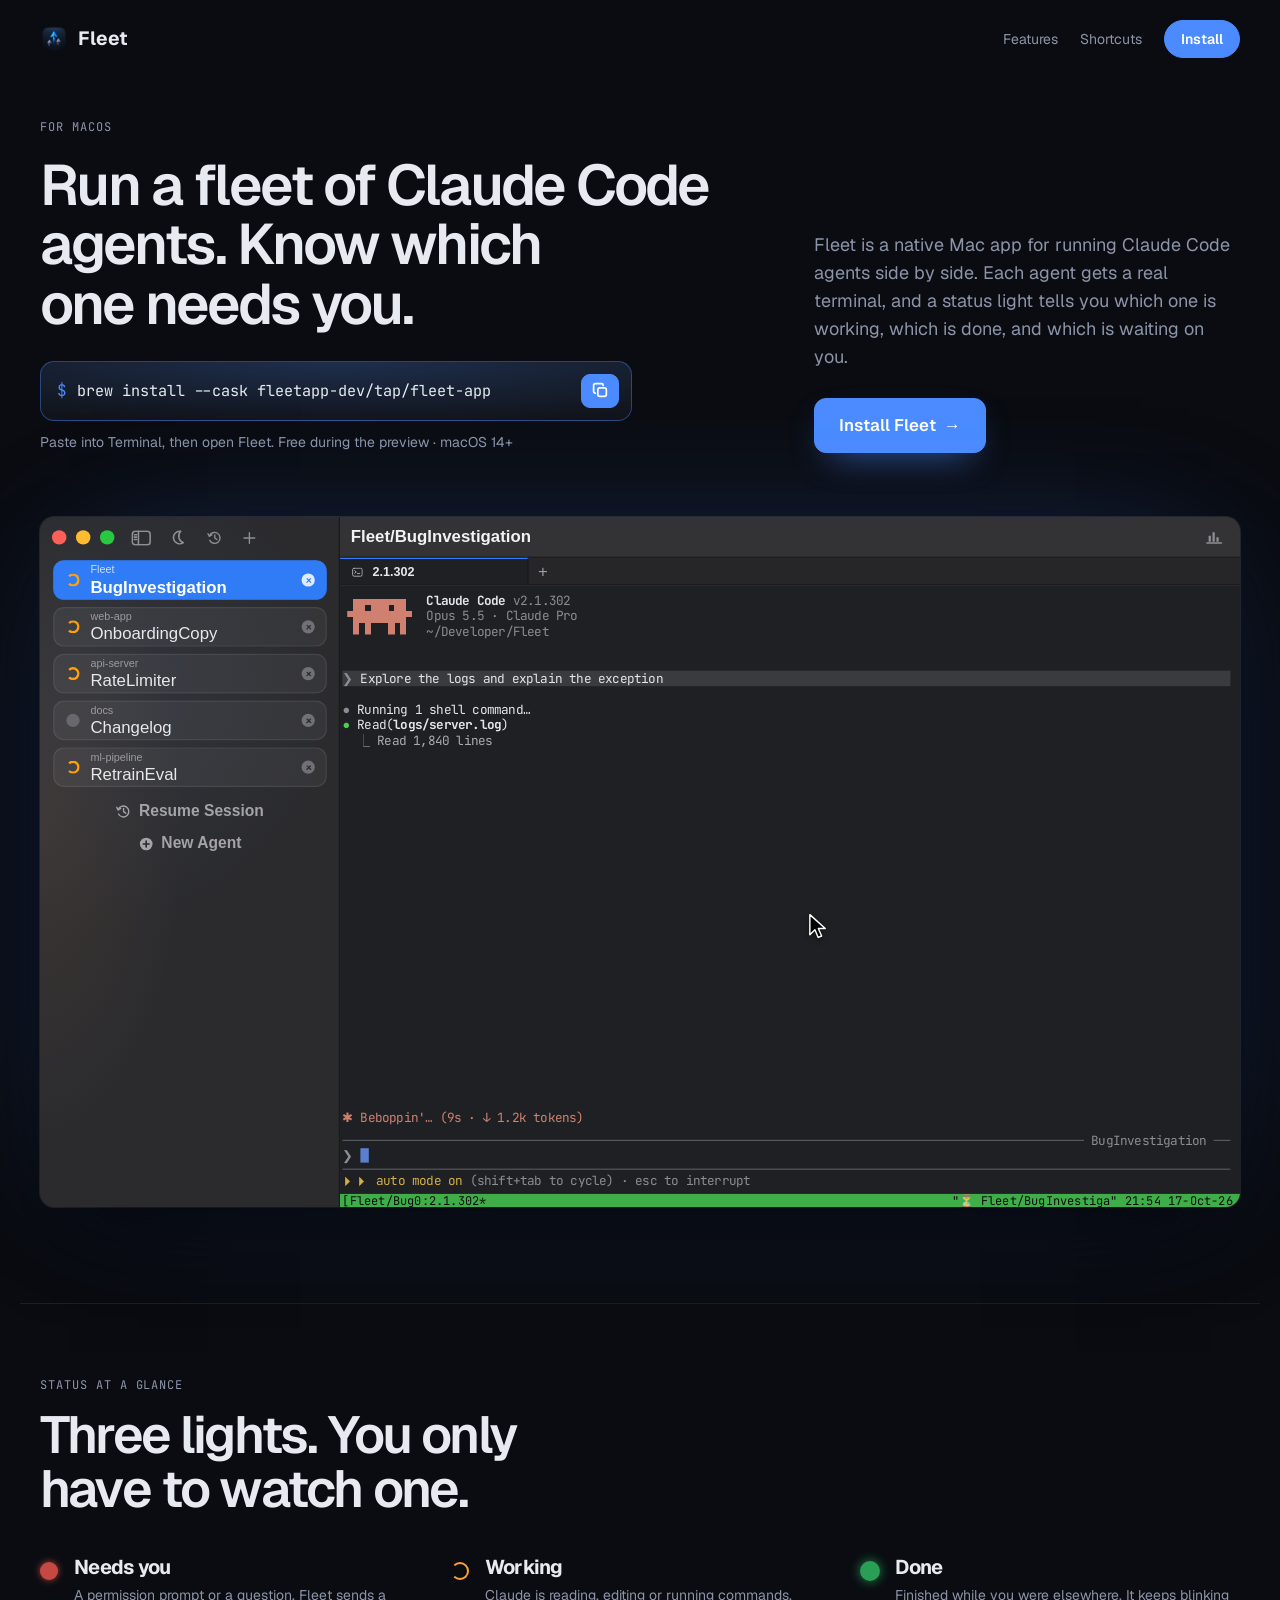
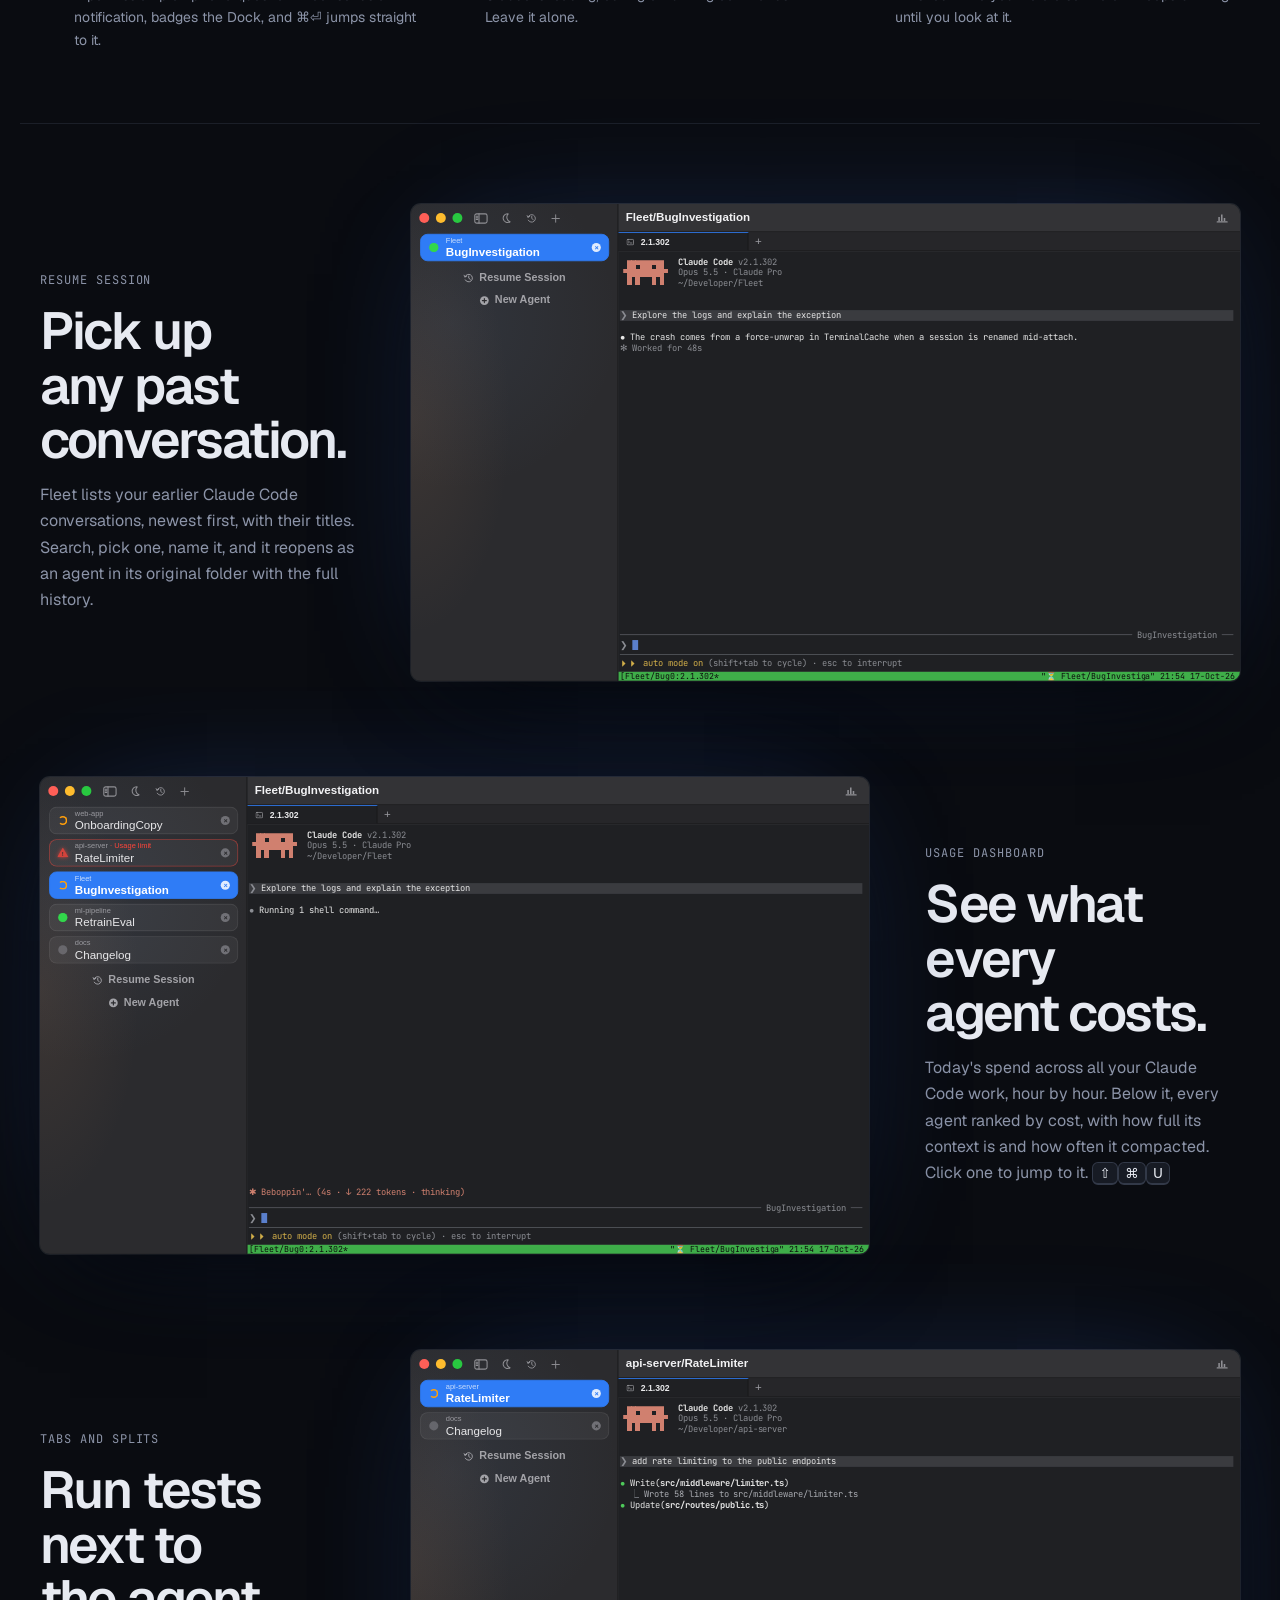
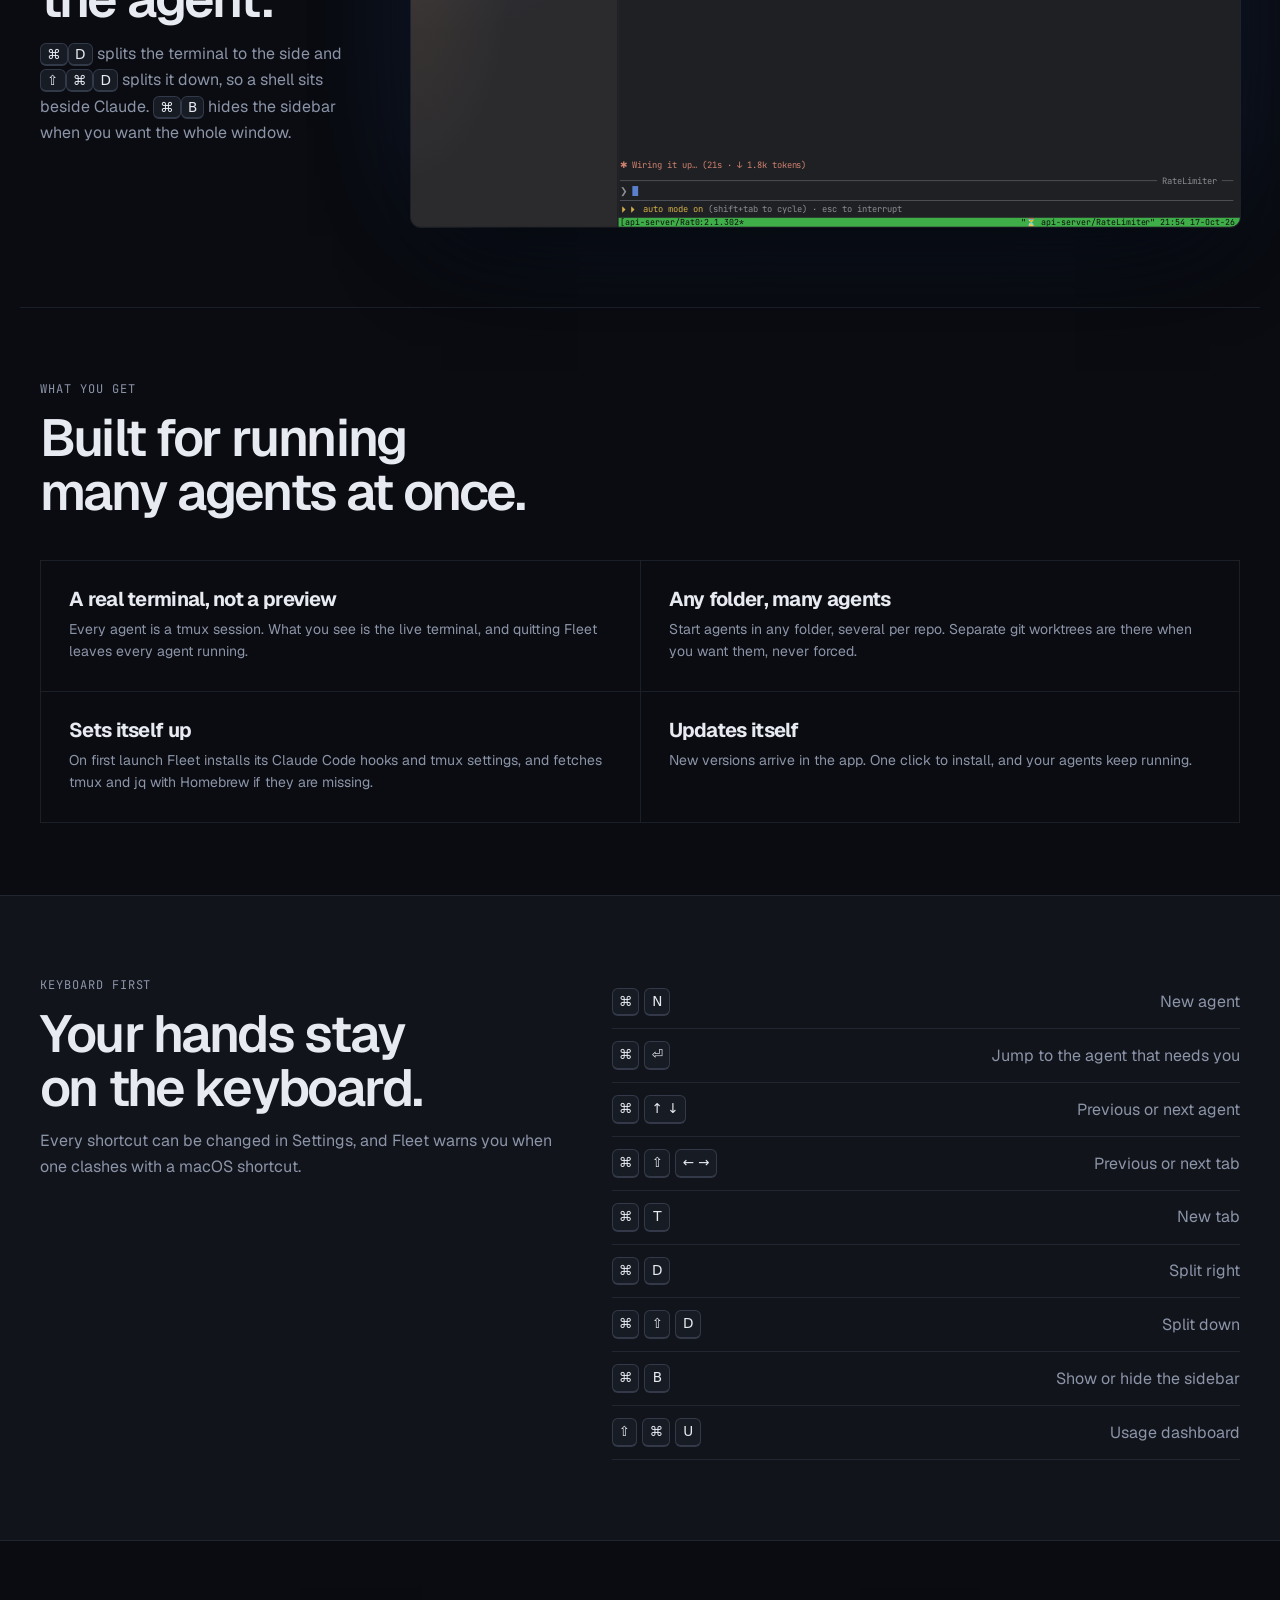
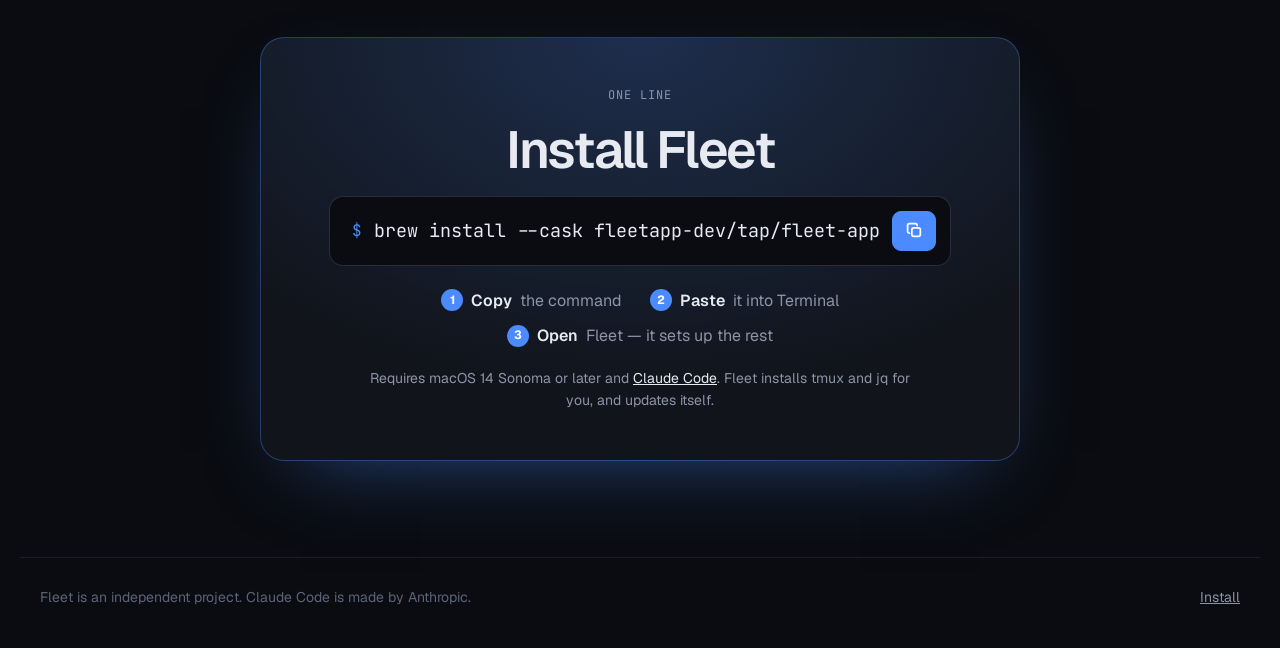
==== index.html @ ac488052 "Publish fleetapp.dev DavidKras95/fleet@165ea6f760dd9d2bc87e1ce20fbf738708077c8d" ====
<!DOCTYPE html><html lang="en"><head><meta charset="utf-8"><meta name="viewport" content="width=device-width, initial-scale=1, viewport-fit=cover"><title>Fleet: run Claude Code agents side by side on your Mac</title><meta name="description" content="A native macOS app for running many Claude Code agents in parallel. Real terminals, live status lights, and one shortcut to whichever agent needs you."><meta name="theme-color" content="#0a0c11"><link rel="icon" type="image/png" href="/icon-64.png"><link rel="apple-touch-icon" href="/icon-180.png"><meta property="og:type" content="website"><meta property="og:title" content="Fleet: run Claude Code agents side by side on your Mac"><meta property="og:description" content="A native macOS app for running many Claude Code agents in parallel. Real terminals, live status lights, and one shortcut to whichever agent needs you."><meta property="og:image" content="https://fleetapp.dev/icon-256.png"><meta name="twitter:card" content="summary"><link rel="stylesheet" href="/_astro/index.BAzozhkR.css"></head><body><header class="nav wrap" data-astro-cid-lcdefpme><a class="brand" href="/" data-astro-cid-lcdefpme><img src="/icon-64.png" alt="" width="28" height="28" data-astro-cid-lcdefpme>Fleet</a><nav aria-label="Main" data-astro-cid-lcdefpme><a href="#features" data-astro-cid-lcdefpme>Features</a><a href="#shortcuts" data-astro-cid-lcdefpme>Shortcuts</a><a class="nav-cta" href="#install" data-astro-cid-lcdefpme>Install</a></nav></header><main data-astro-cid-lcdefpme><section class="hero wrap" data-astro-cid-lcdefpme><div class="hero-head" data-astro-cid-lcdefpme><p class="eyebrow" data-astro-cid-lcdefpme>For macOS</p><h1 data-astro-cid-lcdefpme>Run a fleet of Claude&nbsp;Code agents. Know which one needs&nbsp;you.</h1><div class="hero-install" data-astro-cid-lcdefpme><div class="cmd" data-astro-cid-lcdefpme><span class="prompt" aria-hidden="true" data-astro-cid-lcdefpme>$</span><code id="hero-cmd" data-astro-cid-lcdefpme>brew install --cask fleetapp-dev/tap/fleet-app</code><button type="button" class="copy" data-copy="hero-cmd" aria-label="Copy command" title="Copy" data-astro-cid-lcdefpme><svg class="i-copy" viewBox="0 0 16 16" aria-hidden="true" data-astro-cid-lcdefpme><rect x="5.5" y="5.5" width="8" height="8" rx="1.8" data-astro-cid-lcdefpme></rect><path d="M10.5 3.2V3a1.5 1.5 0 0 0-1.5-1.5H3A1.5 1.5 0 0 0 1.5 3v6A1.5 1.5 0 0 0 3 10.5h.2" data-astro-cid-lcdefpme></path></svg><svg class="i-done" viewBox="0 0 16 16" aria-hidden="true" data-astro-cid-lcdefpme><path d="M3 8.5l3.2 3L13 4.5" data-astro-cid-lcdefpme></path></svg></button></div><p class="hero-note" data-astro-cid-lcdefpme>Paste into Terminal, then open Fleet. Free during the preview · macOS 14+</p></div></div><div class="hero-copy" data-astro-cid-lcdefpme><p class="lede" data-astro-cid-lcdefpme>Fleet is a native Mac app for running Claude Code agents side by side. Each agent gets a real terminal, and a status light tells you which one is working, which is done, and which is waiting on you.</p><div class="cta-row" data-astro-cid-lcdefpme><a class="btn primary big" href="#install" data-astro-cid-lcdefpme>Install Fleet <span aria-hidden="true" data-astro-cid-lcdefpme>→</span></a></div></div><figure class="fw-frame" data-scene="hero" aria-label="Fleet window: five agents in the sidebar. One asks for permission, the user jumps to it with Command-Return and approves, another hits its usage limit, and another finishes."><div class="fw" aria-hidden="true"><span class="fw-lights"><i></i><i></i><i></i></span><aside class="fw-side"><div class="fw-toolbar"><svg viewBox="0 0 18 14"><rect x="1" y="1" width="16" height="12" rx="2.5"></rect><path d="M6.5 1v12M2.8 4h2M2.8 6.2h2M2.8 8.4h2"></path></svg><svg viewBox="0 0 16 16"><path d="M9.5 2.2A6 6 0 1 0 12 13a6.5 6.5 0 0 1-2.5-10.8z"></path></svg><svg viewBox="0 0 16 16"><path d="M2.6 6.2A5.6 5.6 0 1 1 3 10.5"></path><path d="M1.2 3.6l1.4 2.6 2.6-1.3"></path><path d="M8.2 4.8V8l2.2 1.6"></path></svg><svg viewBox="0 0 16 16"><path d="M8 2.5v11M2.5 8h11"></path></svg></div><ul class="fw-cubes"></ul><div class="fw-actions"><span class="fw-act" data-act="resume"><svg viewBox="0 0 16 16"><path d="M2.6 6.2A5.6 5.6 0 1 1 3 10.5"></path><path d="M1.2 3.6l1.4 2.6 2.6-1.3"></path><path d="M8.2 4.8V8l2.2 1.6"></path></svg>Resume Session</span><span class="fw-act" data-act="new"><svg viewBox="0 0 16 16"><circle cx="8" cy="8" r="6.5" class="fill"></circle><path d="M8 5v6M5 8h6" class="cut"></path></svg>New Agent</span></div><div class="fw-waiting" hidden><svg viewBox="0 0 16 16"><path class="fill" d="M8 1.5a4.5 4.5 0 0 0-4.5 4.5v3L2 11.5h12L12.5 9V6A4.5 4.5 0 0 0 8 1.5zM6.3 13a1.8 1.8 0 0 0 3.4 0z"></path></svg><span data-waiting-text>1 waiting — ⌘⏎ to jump</span></div></aside><section class="fw-main"><div class="fw-title"><svg class="fw-title-toggle" viewBox="0 0 18 14"><rect x="1" y="1" width="16" height="12" rx="2.5"></rect><path d="M6.5 1v12M2.8 4h2M2.8 6.2h2M2.8 8.4h2"></path></svg><span data-title>Fleet</span><svg class="fw-chart" viewBox="0 0 16 14"><path d="M1.5 12.5h13"></path><path class="fill" d="M3 6h2v5.5H3zM6.5 3h2v8.5h-2zM10 7.5h2v4h-2z"></path></svg></div><div class="fw-tabs"><span class="fw-tab"><svg viewBox="0 0 14 12"><rect x="0.8" y="0.8" width="12.4" height="10.4" rx="2"></rect><path d="M3.5 4l2 1.7-2 1.7M7 7.6h3"></path></svg>2.1.302</span><span class="fw-tab-add">+</span></div><div class="fw-panes" data-layout="1"></div><div class="fw-status"><span data-status-left></span><span data-status-right></span></div><div class="fw-dash" hidden></div></section><div class="fw-dim" hidden></div><div class="fw-sheet" hidden></div><div class="fw-keycast" hidden></div><svg class="fw-cursor" viewBox="0 0 16 24" hidden><path d="M1.5 1.5v18.2l4.6-4.4 3 6.9 3.1-1.3-3-6.8h6.3z"></path></svg></div></figure><script type="module" src="/_astro/FleetWindow.astro_astro_type_script_index_0_lang.ibODrHuZ.js"></script></section><section class="lights wrap" aria-labelledby="lights-h" data-astro-cid-lcdefpme><div class="section-head" data-astro-cid-lcdefpme><p class="eyebrow" data-astro-cid-lcdefpme>Status at a glance</p><h2 id="lights-h" data-astro-cid-lcdefpme>Three lights. You only have to watch one.</h2></div><ul class="light-list" data-astro-cid-lcdefpme><li data-astro-cid-lcdefpme><span class="light big" data-state="input" data-astro-cid-lcdefpme></span><div data-astro-cid-lcdefpme><h3 data-astro-cid-lcdefpme>Needs you</h3><p data-astro-cid-lcdefpme>A permission prompt or a question. Fleet sends a notification, badges the Dock, and ⌘⏎ jumps straight to it.</p></div></li><li data-astro-cid-lcdefpme><span class="light big" data-state="busy" data-astro-cid-lcdefpme></span><div data-astro-cid-lcdefpme><h3 data-astro-cid-lcdefpme>Working</h3><p data-astro-cid-lcdefpme>Claude is reading, editing or running commands. Leave it alone.</p></div></li><li data-astro-cid-lcdefpme><span class="light big" data-state="done" data-unseen data-astro-cid-lcdefpme></span><div data-astro-cid-lcdefpme><h3 data-astro-cid-lcdefpme>Done</h3><p data-astro-cid-lcdefpme>Finished while you were elsewhere. It keeps blinking until you look at it.</p></div></li></ul></section><section class="showcase wrap" aria-label="Fleet in use" data-astro-cid-lcdefpme><div class="show-row" data-astro-cid-lcdefpme><div class="show-copy" data-astro-cid-lcdefpme><p class="eyebrow" data-astro-cid-lcdefpme>Resume Session</p><h2 data-astro-cid-lcdefpme>Pick up any past conversation.</h2><p class="sub" data-astro-cid-lcdefpme>Fleet lists your earlier Claude Code conversations, newest first, with their titles. Search, pick one, name it, and it reopens as an agent in its original folder with the full history.</p></div><figure class="fw-frame" data-scene="resume" aria-label="Fleet window: the user opens Resume Session, searches for token, picks a past conversation, and it reopens as a new agent."><div class="fw" aria-hidden="true"><span class="fw-lights"><i></i><i></i><i></i></span><aside class="fw-side"><div class="fw-toolbar"><svg viewBox="0 0 18 14"><rect x="1" y="1" width="16" height="12" rx="2.5"></rect><path d="M6.5 1v12M2.8 4h2M2.8 6.2h2M2.8 8.4h2"></path></svg><svg viewBox="0 0 16 16"><path d="M9.5 2.2A6 6 0 1 0 12 13a6.5 6.5 0 0 1-2.5-10.8z"></path></svg><svg viewBox="0 0 16 16"><path d="M2.6 6.2A5.6 5.6 0 1 1 3 10.5"></path><path d="M1.2 3.6l1.4 2.6 2.6-1.3"></path><path d="M8.2 4.8V8l2.2 1.6"></path></svg><svg viewBox="0 0 16 16"><path d="M8 2.5v11M2.5 8h11"></path></svg></div><ul class="fw-cubes"></ul><div class="fw-actions"><span class="fw-act" data-act="resume"><svg viewBox="0 0 16 16"><path d="M2.6 6.2A5.6 5.6 0 1 1 3 10.5"></path><path d="M1.2 3.6l1.4 2.6 2.6-1.3"></path><path d="M8.2 4.8V8l2.2 1.6"></path></svg>Resume Session</span><span class="fw-act" data-act="new"><svg viewBox="0 0 16 16"><circle cx="8" cy="8" r="6.5" class="fill"></circle><path d="M8 5v6M5 8h6" class="cut"></path></svg>New Agent</span></div><div class="fw-waiting" hidden><svg viewBox="0 0 16 16"><path class="fill" d="M8 1.5a4.5 4.5 0 0 0-4.5 4.5v3L2 11.5h12L12.5 9V6A4.5 4.5 0 0 0 8 1.5zM6.3 13a1.8 1.8 0 0 0 3.4 0z"></path></svg><span data-waiting-text>1 waiting — ⌘⏎ to jump</span></div></aside><section class="fw-main"><div class="fw-title"><svg class="fw-title-toggle" viewBox="0 0 18 14"><rect x="1" y="1" width="16" height="12" rx="2.5"></rect><path d="M6.5 1v12M2.8 4h2M2.8 6.2h2M2.8 8.4h2"></path></svg><span data-title>Fleet</span><svg class="fw-chart" viewBox="0 0 16 14"><path d="M1.5 12.5h13"></path><path class="fill" d="M3 6h2v5.5H3zM6.5 3h2v8.5h-2zM10 7.5h2v4h-2z"></path></svg></div><div class="fw-tabs"><span class="fw-tab"><svg viewBox="0 0 14 12"><rect x="0.8" y="0.8" width="12.4" height="10.4" rx="2"></rect><path d="M3.5 4l2 1.7-2 1.7M7 7.6h3"></path></svg>2.1.302</span><span class="fw-tab-add">+</span></div><div class="fw-panes" data-layout="1"></div><div class="fw-status"><span data-status-left></span><span data-status-right></span></div><div class="fw-dash" hidden></div></section><div class="fw-dim" hidden></div><div class="fw-sheet" hidden></div><div class="fw-keycast" hidden></div><svg class="fw-cursor" viewBox="0 0 16 24" hidden><path d="M1.5 1.5v18.2l4.6-4.4 3 6.9 3.1-1.3-3-6.8h6.3z"></path></svg></div></figure></div><div class="show-row flip" data-astro-cid-lcdefpme><div class="show-copy" data-astro-cid-lcdefpme><p class="eyebrow" data-astro-cid-lcdefpme>Usage dashboard</p><h2 data-astro-cid-lcdefpme>See what every agent costs.</h2><p class="sub" data-astro-cid-lcdefpme>Today's spend across all your Claude Code work, hour by hour. Below it, every agent ranked by cost, with how full its context is and how often it compacted. Click one to jump to it. <kbd data-astro-cid-lcdefpme>⇧</kbd><kbd data-astro-cid-lcdefpme>⌘</kbd><kbd data-astro-cid-lcdefpme>U</kbd></p></div><figure class="fw-frame" data-scene="dashboard" aria-label="Fleet window: the user opens the usage dashboard. Today's cost and an hourly chart sit above the agents, ranked by cost; the numbers climb, then the user clicks the agent that hit its usage limit."><div class="fw" aria-hidden="true"><span class="fw-lights"><i></i><i></i><i></i></span><aside class="fw-side"><div class="fw-toolbar"><svg viewBox="0 0 18 14"><rect x="1" y="1" width="16" height="12" rx="2.5"></rect><path d="M6.5 1v12M2.8 4h2M2.8 6.2h2M2.8 8.4h2"></path></svg><svg viewBox="0 0 16 16"><path d="M9.5 2.2A6 6 0 1 0 12 13a6.5 6.5 0 0 1-2.5-10.8z"></path></svg><svg viewBox="0 0 16 16"><path d="M2.6 6.2A5.6 5.6 0 1 1 3 10.5"></path><path d="M1.2 3.6l1.4 2.6 2.6-1.3"></path><path d="M8.2 4.8V8l2.2 1.6"></path></svg><svg viewBox="0 0 16 16"><path d="M8 2.5v11M2.5 8h11"></path></svg></div><ul class="fw-cubes"></ul><div class="fw-actions"><span class="fw-act" data-act="resume"><svg viewBox="0 0 16 16"><path d="M2.6 6.2A5.6 5.6 0 1 1 3 10.5"></path><path d="M1.2 3.6l1.4 2.6 2.6-1.3"></path><path d="M8.2 4.8V8l2.2 1.6"></path></svg>Resume Session</span><span class="fw-act" data-act="new"><svg viewBox="0 0 16 16"><circle cx="8" cy="8" r="6.5" class="fill"></circle><path d="M8 5v6M5 8h6" class="cut"></path></svg>New Agent</span></div><div class="fw-waiting" hidden><svg viewBox="0 0 16 16"><path class="fill" d="M8 1.5a4.5 4.5 0 0 0-4.5 4.5v3L2 11.5h12L12.5 9V6A4.5 4.5 0 0 0 8 1.5zM6.3 13a1.8 1.8 0 0 0 3.4 0z"></path></svg><span data-waiting-text>1 waiting — ⌘⏎ to jump</span></div></aside><section class="fw-main"><div class="fw-title"><svg class="fw-title-toggle" viewBox="0 0 18 14"><rect x="1" y="1" width="16" height="12" rx="2.5"></rect><path d="M6.5 1v12M2.8 4h2M2.8 6.2h2M2.8 8.4h2"></path></svg><span data-title>Fleet</span><svg class="fw-chart" viewBox="0 0 16 14"><path d="M1.5 12.5h13"></path><path class="fill" d="M3 6h2v5.5H3zM6.5 3h2v8.5h-2zM10 7.5h2v4h-2z"></path></svg></div><div class="fw-tabs"><span class="fw-tab"><svg viewBox="0 0 14 12"><rect x="0.8" y="0.8" width="12.4" height="10.4" rx="2"></rect><path d="M3.5 4l2 1.7-2 1.7M7 7.6h3"></path></svg>2.1.302</span><span class="fw-tab-add">+</span></div><div class="fw-panes" data-layout="1"></div><div class="fw-status"><span data-status-left></span><span data-status-right></span></div><div class="fw-dash" hidden></div></section><div class="fw-dim" hidden></div><div class="fw-sheet" hidden></div><div class="fw-keycast" hidden></div><svg class="fw-cursor" viewBox="0 0 16 24" hidden><path d="M1.5 1.5v18.2l4.6-4.4 3 6.9 3.1-1.3-3-6.8h6.3z"></path></svg></div></figure></div><div class="show-row" data-astro-cid-lcdefpme><div class="show-copy" data-astro-cid-lcdefpme><p class="eyebrow" data-astro-cid-lcdefpme>Tabs and splits</p><h2 data-astro-cid-lcdefpme>Run tests next to the agent.</h2><p class="sub" data-astro-cid-lcdefpme><kbd data-astro-cid-lcdefpme>⌘</kbd><kbd data-astro-cid-lcdefpme>D</kbd> splits the terminal to the side and <kbd data-astro-cid-lcdefpme>⇧</kbd><kbd data-astro-cid-lcdefpme>⌘</kbd><kbd data-astro-cid-lcdefpme>D</kbd> splits it down, so a shell sits beside Claude. <kbd data-astro-cid-lcdefpme>⌘</kbd><kbd data-astro-cid-lcdefpme>B</kbd> hides the sidebar when you want the whole window.</p></div><figure class="fw-frame" data-scene="split" aria-label="Fleet window: the terminal splits right to run tests, splits down to show a git diff, then the sidebar hides and returns."><div class="fw" aria-hidden="true"><span class="fw-lights"><i></i><i></i><i></i></span><aside class="fw-side"><div class="fw-toolbar"><svg viewBox="0 0 18 14"><rect x="1" y="1" width="16" height="12" rx="2.5"></rect><path d="M6.5 1v12M2.8 4h2M2.8 6.2h2M2.8 8.4h2"></path></svg><svg viewBox="0 0 16 16"><path d="M9.5 2.2A6 6 0 1 0 12 13a6.5 6.5 0 0 1-2.5-10.8z"></path></svg><svg viewBox="0 0 16 16"><path d="M2.6 6.2A5.6 5.6 0 1 1 3 10.5"></path><path d="M1.2 3.6l1.4 2.6 2.6-1.3"></path><path d="M8.2 4.8V8l2.2 1.6"></path></svg><svg viewBox="0 0 16 16"><path d="M8 2.5v11M2.5 8h11"></path></svg></div><ul class="fw-cubes"></ul><div class="fw-actions"><span class="fw-act" data-act="resume"><svg viewBox="0 0 16 16"><path d="M2.6 6.2A5.6 5.6 0 1 1 3 10.5"></path><path d="M1.2 3.6l1.4 2.6 2.6-1.3"></path><path d="M8.2 4.8V8l2.2 1.6"></path></svg>Resume Session</span><span class="fw-act" data-act="new"><svg viewBox="0 0 16 16"><circle cx="8" cy="8" r="6.5" class="fill"></circle><path d="M8 5v6M5 8h6" class="cut"></path></svg>New Agent</span></div><div class="fw-waiting" hidden><svg viewBox="0 0 16 16"><path class="fill" d="M8 1.5a4.5 4.5 0 0 0-4.5 4.5v3L2 11.5h12L12.5 9V6A4.5 4.5 0 0 0 8 1.5zM6.3 13a1.8 1.8 0 0 0 3.4 0z"></path></svg><span data-waiting-text>1 waiting — ⌘⏎ to jump</span></div></aside><section class="fw-main"><div class="fw-title"><svg class="fw-title-toggle" viewBox="0 0 18 14"><rect x="1" y="1" width="16" height="12" rx="2.5"></rect><path d="M6.5 1v12M2.8 4h2M2.8 6.2h2M2.8 8.4h2"></path></svg><span data-title>Fleet</span><svg class="fw-chart" viewBox="0 0 16 14"><path d="M1.5 12.5h13"></path><path class="fill" d="M3 6h2v5.5H3zM6.5 3h2v8.5h-2zM10 7.5h2v4h-2z"></path></svg></div><div class="fw-tabs"><span class="fw-tab"><svg viewBox="0 0 14 12"><rect x="0.8" y="0.8" width="12.4" height="10.4" rx="2"></rect><path d="M3.5 4l2 1.7-2 1.7M7 7.6h3"></path></svg>2.1.302</span><span class="fw-tab-add">+</span></div><div class="fw-panes" data-layout="1"></div><div class="fw-status"><span data-status-left></span><span data-status-right></span></div><div class="fw-dash" hidden></div></section><div class="fw-dim" hidden></div><div class="fw-sheet" hidden></div><div class="fw-keycast" hidden></div><svg class="fw-cursor" viewBox="0 0 16 24" hidden><path d="M1.5 1.5v18.2l4.6-4.4 3 6.9 3.1-1.3-3-6.8h6.3z"></path></svg></div></figure></div></section><section id="features" class="features wrap" aria-labelledby="features-h" data-astro-cid-lcdefpme><div class="section-head" data-astro-cid-lcdefpme><p class="eyebrow" data-astro-cid-lcdefpme>What you get</p><h2 id="features-h" data-astro-cid-lcdefpme>Built for running many agents at once.</h2></div><div class="feature-grid" data-astro-cid-lcdefpme><article data-astro-cid-lcdefpme><h3 data-astro-cid-lcdefpme>A real terminal, not a preview</h3><p data-astro-cid-lcdefpme>Every agent is a tmux session. What you see is the live terminal, and quitting Fleet leaves every agent running.</p></article><article data-astro-cid-lcdefpme><h3 data-astro-cid-lcdefpme>Any folder, many agents</h3><p data-astro-cid-lcdefpme>Start agents in any folder, several per repo. Separate git worktrees are there when you want them, never forced.</p></article><article data-astro-cid-lcdefpme><h3 data-astro-cid-lcdefpme>Sets itself up</h3><p data-astro-cid-lcdefpme>On first launch Fleet installs its Claude Code hooks and tmux settings, and fetches tmux and jq with Homebrew if they are missing.</p></article><article data-astro-cid-lcdefpme><h3 data-astro-cid-lcdefpme>Updates itself</h3><p data-astro-cid-lcdefpme>New versions arrive in the app. One click to install, and your agents keep running.</p></article></div></section><section id="shortcuts" class="shortcuts-band" aria-labelledby="shortcuts-h" data-astro-cid-lcdefpme><div class="wrap shortcuts" data-astro-cid-lcdefpme><div class="section-head" data-astro-cid-lcdefpme><p class="eyebrow" data-astro-cid-lcdefpme>Keyboard first</p><h2 id="shortcuts-h" data-astro-cid-lcdefpme>Your hands stay on the keyboard.</h2><p class="sub" data-astro-cid-lcdefpme>Every shortcut can be changed in Settings, and Fleet warns you when one clashes with a macOS shortcut.</p></div><dl class="keys" data-astro-cid-lcdefpme><div data-astro-cid-lcdefpme><dt data-astro-cid-lcdefpme><kbd data-astro-cid-lcdefpme>⌘</kbd><kbd data-astro-cid-lcdefpme>N</kbd></dt><dd data-astro-cid-lcdefpme>New agent</dd></div><div data-astro-cid-lcdefpme><dt data-astro-cid-lcdefpme><kbd data-astro-cid-lcdefpme>⌘</kbd><kbd data-astro-cid-lcdefpme>⏎</kbd></dt><dd data-astro-cid-lcdefpme>Jump to the agent that needs you</dd></div><div data-astro-cid-lcdefpme><dt data-astro-cid-lcdefpme><kbd data-astro-cid-lcdefpme>⌘</kbd><kbd data-astro-cid-lcdefpme>↑ ↓</kbd></dt><dd data-astro-cid-lcdefpme>Previous or next agent</dd></div><div data-astro-cid-lcdefpme><dt data-astro-cid-lcdefpme><kbd data-astro-cid-lcdefpme>⌘</kbd><kbd data-astro-cid-lcdefpme>⇧</kbd><kbd data-astro-cid-lcdefpme>← →</kbd></dt><dd data-astro-cid-lcdefpme>Previous or next tab</dd></div><div data-astro-cid-lcdefpme><dt data-astro-cid-lcdefpme><kbd data-astro-cid-lcdefpme>⌘</kbd><kbd data-astro-cid-lcdefpme>T</kbd></dt><dd data-astro-cid-lcdefpme>New tab</dd></div><div data-astro-cid-lcdefpme><dt data-astro-cid-lcdefpme><kbd data-astro-cid-lcdefpme>⌘</kbd><kbd data-astro-cid-lcdefpme>D</kbd></dt><dd data-astro-cid-lcdefpme>Split right</dd></div><div data-astro-cid-lcdefpme><dt data-astro-cid-lcdefpme><kbd data-astro-cid-lcdefpme>⌘</kbd><kbd data-astro-cid-lcdefpme>⇧</kbd><kbd data-astro-cid-lcdefpme>D</kbd></dt><dd data-astro-cid-lcdefpme>Split down</dd></div><div data-astro-cid-lcdefpme><dt data-astro-cid-lcdefpme><kbd data-astro-cid-lcdefpme>⌘</kbd><kbd data-astro-cid-lcdefpme>B</kbd></dt><dd data-astro-cid-lcdefpme>Show or hide the sidebar</dd></div><div data-astro-cid-lcdefpme><dt data-astro-cid-lcdefpme><kbd data-astro-cid-lcdefpme>⇧</kbd><kbd data-astro-cid-lcdefpme>⌘</kbd><kbd data-astro-cid-lcdefpme>U</kbd></dt><dd data-astro-cid-lcdefpme>Usage dashboard</dd></div></dl></div></section><section id="install" class="install wrap" aria-labelledby="install-h" data-astro-cid-lcdefpme><div class="install-card" data-astro-cid-lcdefpme><p class="eyebrow" data-astro-cid-lcdefpme>One line</p><h2 id="install-h" data-astro-cid-lcdefpme>Install Fleet</h2><div class="cmd big" data-astro-cid-lcdefpme><span class="prompt" aria-hidden="true" data-astro-cid-lcdefpme>$</span><code id="brew-cmd" data-astro-cid-lcdefpme>brew install --cask fleetapp-dev/tap/fleet-app</code><button type="button" class="copy" data-copy="brew-cmd" aria-label="Copy command" title="Copy" data-astro-cid-lcdefpme><svg class="i-copy" viewBox="0 0 16 16" aria-hidden="true" data-astro-cid-lcdefpme><rect x="5.5" y="5.5" width="8" height="8" rx="1.8" data-astro-cid-lcdefpme></rect><path d="M10.5 3.2V3a1.5 1.5 0 0 0-1.5-1.5H3A1.5 1.5 0 0 0 1.5 3v6A1.5 1.5 0 0 0 3 10.5h.2" data-astro-cid-lcdefpme></path></svg><svg class="i-done" viewBox="0 0 16 16" aria-hidden="true" data-astro-cid-lcdefpme><path d="M3 8.5l3.2 3L13 4.5" data-astro-cid-lcdefpme></path></svg></button></div><ol class="steps" data-astro-cid-lcdefpme><li data-astro-cid-lcdefpme><b data-astro-cid-lcdefpme>Copy</b> the command</li><li data-astro-cid-lcdefpme><b data-astro-cid-lcdefpme>Paste</b> it into Terminal</li><li data-astro-cid-lcdefpme><b data-astro-cid-lcdefpme>Open</b> Fleet — it sets up the rest</li></ol><p class="alt" data-astro-cid-lcdefpme>Requires macOS 14 Sonoma or later and <a href="https://claude.com/claude-code" data-astro-cid-lcdefpme>Claude Code</a>. Fleet installs tmux and jq for you, and updates itself.</p></div></section></main><footer class="footer wrap" data-astro-cid-lcdefpme><span data-astro-cid-lcdefpme>Fleet is an independent project. Claude Code is made by Anthropic.</span><a href="#install" data-astro-cid-lcdefpme>Install</a></footer><script type="module">var e=document.documentElement,t=matchMedia(`(prefers-reduced-motion: reduce)`);function n(r){if(t.matches)e.style.setProperty(`--p`,`1`);else{let t=r%900/900;e.style.setProperty(`--p`,Math.sin(t*Math.PI).toFixed(3))}requestAnimationFrame(n)}requestAnimationFrame(n);</script></body></html><script type="module">document.querySelectorAll(`[data-copy]`).forEach(e=>{e.addEventListener(`click`,async()=>{let t=document.getElementById(e.dataset.copy);try{await navigator.clipboard.writeText(t.textContent??``),e.dataset.done=``,e.setAttribute(`aria-label`,`Copied`)}catch{getSelection()?.selectAllChildren(t),e.title=`Press ⌘C`}setTimeout(()=>{delete e.dataset.done,e.setAttribute(`aria-label`,`Copy command`),e.title=`Copy`},1600)})});</script>
---- _astro/index.BAzozhkR.css ----
@font-face{font-family:Geist Variable;font-style:normal;font-display:swap;font-weight:100 900;src:url(/_astro/geist-cyrillic-ext-wght-normal.DjL33-gN.woff2)format("woff2-variations");unicode-range:U+460-52F,U+1C80-1C8A,U+20B4,U+2DE0-2DFF,U+A640-A69F,U+FE2E-FE2F}@font-face{font-family:Geist Variable;font-style:normal;font-display:swap;font-weight:100 900;src:url(/_astro/geist-cyrillic-wght-normal.BEAKL7Jp.woff2)format("woff2-variations");unicode-range:U+301,U+400-45F,U+490-491,U+4B0-4B1,U+2116}@font-face{font-family:Geist Variable;font-style:normal;font-display:swap;font-weight:100 900;src:url(/_astro/geist-vietnamese-wght-normal.6IgcOCM7.woff2)format("woff2-variations");unicode-range:U+102-103,U+110-111,U+128-129,U+168-169,U+1A0-1A1,U+1AF-1B0,U+300-301,U+303-304,U+308-309,U+323,U+329,U+1EA0-1EF9,U+20AB}@font-face{font-family:Geist Variable;font-style:normal;font-display:swap;font-weight:100 900;src:url(/_astro/geist-latin-ext-wght-normal.DC-KSUi6.woff2)format("woff2-variations");unicode-range:U+100-2BA,U+2BD-2C5,U+2C7-2CC,U+2CE-2D7,U+2DD-2FF,U+304,U+308,U+329,U+1D00-1DBF,U+1E00-1E9F,U+1EF2-1EFF,U+2020,U+20A0-20AB,U+20AD-20C0,U+2113,U+2C60-2C7F,U+A720-A7FF}@font-face{font-family:Geist Variable;font-style:normal;font-display:swap;font-weight:100 900;src:url(/_astro/geist-latin-wght-normal.BgDaEnEv.woff2)format("woff2-variations");unicode-range:U+??,U+131,U+152-153,U+2BB-2BC,U+2C6,U+2DA,U+2DC,U+304,U+308,U+329,U+2000-206F,U+20AC,U+2122,U+2191,U+2193,U+2212,U+2215,U+FEFF,U+FFFD}@font-face{font-family:JetBrains Mono Variable;font-style:normal;font-display:swap;font-weight:100 800;src:url([data-uri])format("woff2-variations");unicode-range:U+460-52F,U+1C80-1C8A,U+20B4,U+2DE0-2DFF,U+A640-A69F,U+FE2E-FE2F}@font-face{font-family:JetBrains Mono Variable;font-style:normal;font-display:swap;font-weight:100 800;src:url(/_astro/jetbrains-mono-cyrillic-wght-normal.D73BlboJ.woff2)format("woff2-variations");unicode-range:U+301,U+400-45F,U+490-491,U+4B0-4B1,U+2116}@font-face{font-family:JetBrains Mono Variable;font-style:normal;font-display:swap;font-weight:100 800;src:url(/_astro/jetbrains-mono-greek-wght-normal.Bw9x6K1M.woff2)format("woff2-variations");unicode-range:U+370-377,U+37A-37F,U+384-38A,U+38C,U+38E-3A1,U+3A3-3FF}@font-face{font-family:JetBrains Mono Variable;font-style:normal;font-display:swap;font-weight:100 800;src:url(/_astro/jetbrains-mono-vietnamese-wght-normal.Bt-aOZkq.woff2)format("woff2-variations");unicode-range:U+102-103,U+110-111,U+128-129,U+168-169,U+1A0-1A1,U+1AF-1B0,U+300-301,U+303-304,U+308-309,U+323,U+329,U+1EA0-1EF9,U+20AB}@font-face{font-family:JetBrains Mono Variable;font-style:normal;font-display:swap;font-weight:100 800;src:url(/_astro/jetbrains-mono-latin-ext-wght-normal.DBQx-q_a.woff2)format("woff2-variations");unicode-range:U+100-2BA,U+2BD-2C5,U+2C7-2CC,U+2CE-2D7,U+2DD-2FF,U+304,U+308,U+329,U+1D00-1DBF,U+1E00-1E9F,U+1EF2-1EFF,U+2020,U+20A0-20AB,U+20AD-20C0,U+2113,U+2C60-2C7F,U+A720-A7FF}@font-face{font-family:JetBrains Mono Variable;font-style:normal;font-display:swap;font-weight:100 800;src:url(/_astro/jetbrains-mono-latin-wght-normal.B9CIFXIH.woff2)format("woff2-variations");unicode-range:U+??,U+131,U+152-153,U+2BB-2BC,U+2C6,U+2DA,U+2DC,U+304,U+308,U+329,U+2000-206F,U+20AC,U+2122,U+2191,U+2193,U+2212,U+2215,U+FEFF,U+FFFD}:root{--ink:#0a0c11;--panel:#11141b;--panel-2:#171b24;--line:#96a5c81f;--line-strong:#96a5c838;--text:#e7eaf1;--muted:#8c94a8;--faint:#5d6478;--accent:#4b8bff;--red:#ff5b52;--orange:#ff9f2e;--green:#35d36e;--idle:#646b7d;--display:"Geist Variable", -apple-system, "Helvetica Neue", sans-serif;--body:"Geist Variable", -apple-system, "Helvetica Neue", sans-serif;--mono:"JetBrains Mono Variable", ui-monospace, "SF Mono", Menlo, monospace;--step--1:.875rem;--step-0:1rem;--step-1:1.25rem;--step-2:clamp(1.5rem, 1.2rem + 1.2vw, 2rem);--step-3:clamp(2rem, 1.4rem + 2.6vw, 3.25rem);--step-4:clamp(2.6rem, 1.6rem + 4.4vw, 4.75rem);--p:1;color-scheme:dark}*{box-sizing:border-box}[hidden]{display:none!important}html{scroll-behavior:smooth}@media (prefers-reduced-motion:reduce){html{scroll-behavior:auto}}body{background:var(--ink);color:var(--text);font-family:var(--body);font-size:var(--step-0);-webkit-font-smoothing:antialiased;margin:0;line-height:1.6}h1,h2,h3{font-family:var(--display);letter-spacing:-.035em;text-wrap:balance;margin:0;line-height:1.05}p{margin:0}a{color:inherit}:focus-visible{outline:2px solid var(--accent);outline-offset:3px;border-radius:6px}.wrap{width:100%;max-width:1240px;padding-left:max(20px, env(safe-area-inset-left,0px));padding-right:max(20px, env(safe-area-inset-right,0px));margin-inline:auto}.eyebrow{font-family:var(--mono);letter-spacing:.08em;text-transform:uppercase;color:var(--muted);font-size:.75rem}kbd{font-family:-apple-system, system-ui, var(--body);text-align:center;border:1px solid var(--line-strong);background:var(--panel-2);min-width:1.9em;color:var(--text);white-space:nowrap;border-bottom-width:2px;border-radius:6px;padding:.15em .45em;font-size:.85em}.light{--size:12px;width:var(--size);height:var(--size);background:var(--idle);opacity:.6;border-radius:50%;flex:none;display:inline-block;position:relative}.light[data-state=input]{background:var(--red);opacity:calc(.25 + var(--p) * .75);box-shadow:0 0 calc(var(--p) * 10px) #ff5b52e6}.light[data-state=done]{background:var(--green);opacity:1;box-shadow:0 0 2px #35d36e80}.light[data-state=done][data-unseen]{opacity:calc(.15 + var(--p) * .85);box-shadow:0 0 calc(var(--p) * 14px) #35d36ee6;transform:scale(calc(1 + var(--p) * .15))}.light[data-state=busy]{opacity:1;border:2.5px solid #0000;border-top-color:var(--orange);border-right-color:var(--orange);border-bottom-color:var(--orange);background:0 0;animation:1s linear infinite spin}@keyframes spin{to{transform:rotate(360deg)}}@media (prefers-reduced-motion:reduce){.light[data-state=busy]{animation:none}}.fw-frame{--fw-w:1000;aspect-ratio:1000/575;border-radius:calc(12px * var(--s,1));background:#1f2023;width:100%;max-width:100%;margin:0;position:relative;overflow:hidden;box-shadow:0 40px 90px -30px #000000d9,0 0 0 1px #ffffff1a,0 0 140px -50px #3c78ff66}.fw{--sys-red:#ff453a;--sys-orange:#ff9f0a;--sys-green:#32d74b;--sys-blue:#2f7cf6;--cc:#d0806f;--ui:"SF Pro Text", -apple-system, BlinkMacSystemFont, "Instrument Sans Variable", sans-serif;--tty:"SF Mono", Menlo, "JetBrains Mono Variable", ui-monospace, monospace;width:1000px;height:575px;transform:scale(var(--s,1));transform-origin:0 0;font-family:var(--ui);color:#e8e8ea;-webkit-font-smoothing:antialiased;cursor:default;user-select:none;font-size:13px;line-height:1.2;display:flex;position:absolute;top:0;left:0}.fw svg{fill:none;stroke:currentColor;stroke-width:1.4px;stroke-linecap:round;stroke-linejoin:round}.fw svg .fill{fill:currentColor;stroke:none}.fw svg .cut{stroke:#2b2b2e;stroke-width:1.7px}.fw-lights{z-index:3;gap:8px;display:flex;position:absolute;top:11px;left:10px}.fw-lights i{background:#ff5f57;border-radius:50%;width:12px;height:12px}.fw-lights i:nth-child(2){background:#febc2e}.fw-lights i:nth-child(3){background:#28c840}.fw-side{background:radial-gradient(120px 260px at 0 45%,#966e5029,#0000),radial-gradient(200px 200px at 20% 25%,#5a78a01f,#0000),#2b2b2e;border-right:1px solid #1a1a1c;flex:none;width:250px;transition:width .22s ease-in-out;position:relative;overflow:hidden}.fw[data-nosidebar] .fw-side{border-right-width:0;width:0}.fw-side>*{width:250px}.fw-toolbar{color:#8f8f94;align-items:center;gap:16px;height:34px;padding-left:76px;display:flex}.fw-toolbar svg{width:auto;height:13px}.fw-toolbar svg:nth-child(2){height:14px}.fw-cubes{gap:6px;margin:2px 0 0;padding:0 11px;list-style:none;display:grid}.fw-cube{background:#ffffff0d;border:1px solid #ffffff14;border-radius:9px;align-items:center;gap:9px;height:33px;padding:0 9px 0 10px;transition:background .28s,border-color .28s;animation:.3s ease-out fw-in;display:flex}@keyframes fw-in{0%{opacity:0;transform:translateY(-4px)}}.fw-cube[data-state=input]:not([data-selected]){border:1.5px solid #ff453abf}.fw-cube[data-unseen]:not([data-selected]){border:1.5px solid #32d74bbf}.fw-cube[data-state=failed]:not([data-selected]){border:1.5px solid #ff453a73}.fw-cube .why{color:var(--sys-red)}.fw-cube[data-selected] .why{color:#fff}.fw-cube[data-selected]{background:var(--sys-blue);border-color:var(--sys-blue)}.fw-cube .lbl{flex:1;min-width:0;display:grid}.fw-cube .cap{color:#9a9aa0;font-size:9px;font-weight:500}.fw-cube .ttl{white-space:nowrap;text-overflow:ellipsis;font-size:14px;overflow:hidden}.fw-cube[data-state=input] .ttl{font-weight:600}.fw-cube[data-selected] .cap{color:#ffffffbf}.fw-cube[data-selected] .ttl{color:#fff;font-weight:600}.fw-cube .x{background:#a0a0a88c;border-radius:50%;flex:none;width:11px;height:11px;position:relative}.fw-cube .x:before,.fw-cube .x:after{content:"";background:#2b2b2e;width:5px;height:1.3px;position:absolute;top:50%;left:50%;transform:translate(-50%,-50%)rotate(45deg)}.fw-cube .x:after{transform:translate(-50%,-50%)rotate(-45deg)}.fw-cube[data-selected] .x{background:#ffffffd9}.fw-cube[data-selected] .x:before,.fw-cube[data-selected] .x:after{background:var(--sys-blue)}.fw-badge{background:#96969e73;border-radius:50%;flex:none;width:11px;height:11px;position:relative}.fw-badge[data-state=input]{background:var(--sys-red);opacity:calc(.25 + var(--p,1) * .75);box-shadow:0 0 calc(var(--p,1) * 5px) #ff453ae6}.fw-badge[data-state=failed]{opacity:calc(.25 + var(--p,1) * .75);filter:drop-shadow(0 0 calc(var(--p,1) * 4px) #ff453ae6);background:0 0;border-radius:0}.fw-badge[data-state=failed]:before{content:"";background:var(--sys-red);clip-path:polygon(50% 0,100% 100%,0 100%);position:absolute;inset:-1px -1.5px 0}.fw-badge[data-state=failed]:after{content:"!";text-align:center;font:800 7px/9px var(--ui);color:#2b2b2e;position:absolute;inset:2px 0 0}.fw-badge[data-state=done]{background:var(--sys-green);box-shadow:0 0 1px #32d74b80}.fw-badge[data-state=done][data-unseen]{opacity:calc(.15 + var(--p,1) * .85);box-shadow:0 0 calc(var(--p,1) * 8px) #32d74be6;transform:scale(calc(1 + var(--p,1) * .15))}.fw-badge[data-state=busy]{border:2px solid var(--sys-orange);background:0 0;border-left-color:#0000;animation:1s linear infinite fw-spin}@keyframes fw-spin{to{transform:rotate(360deg)}}.fw-actions{justify-items:center;gap:3px;margin-top:8px;display:grid}.fw-act{color:#a3a3a8;border-radius:8px;justify-content:center;align-items:center;gap:6px;width:222px;height:24px;font-size:13px;font-weight:600;transition:background .15s,color .15s;display:flex}.fw-act svg{width:13px;height:13px}.fw-act[data-hover]{color:#e8e8ea;background:#ffffff14}.fw-waiting{height:26px;color:var(--sys-red);background:#ff453a26;justify-content:center;align-items:center;gap:5px;font-size:12px;font-weight:700;animation:.35s ease-out fw-rise;display:flex;position:absolute;bottom:0;left:0}.fw-waiting svg{width:11px;height:11px}@keyframes fw-rise{0%{transform:translateY(100%)}}.fw-main{background:#1f2023;flex-direction:column;flex:1;min-width:0;display:flex}.fw-title{color:#f2f2f4;background:#333336;border-bottom:1px solid #19191b;flex:none;align-items:center;gap:12px;height:34px;padding-left:9px;font-size:14px;font-weight:700;transition:padding-left .22s ease-in-out;display:flex}.fw-title-toggle{color:#8f8f94;width:auto;height:13px;display:none}.fw-chart{color:#8f8f94;stroke-width:1.2px;width:15px;height:13px;margin-left:auto;margin-right:14px}.fw-chart[data-hover]{color:#e8e8ea}.fw[data-nosidebar] .fw-title{padding-left:82px}.fw[data-nosidebar] .fw-title-toggle{display:block}.fw-tabs{background:#262629;border-bottom:1px solid #19191b;flex:none;align-items:stretch;height:23px;display:flex}.fw-tab{border-top:1.5px solid var(--sys-blue);background:#1f2023;border-right:1px solid #19191b;align-items:center;gap:8px;width:157px;padding-left:10px;font-size:10.5px;font-weight:700;display:flex}.fw-tab svg{color:#b0b0b5;stroke-width:1.2px;width:9px;height:8px}.fw-tab-add{color:#9a9aa0;place-items:center;width:24px;font-size:14px;display:grid}.fw-panes{background:#4a4b50;flex:1;grid-template-columns:1fr;gap:1px;min-height:0;display:grid}.fw-panes[data-layout="2"]{grid-template-columns:1fr 1fr}.fw-panes[data-layout="3"]{grid-template-rows:1fr 1fr;grid-template-columns:1fr 1fr}.fw-panes[data-layout="3"] .fw-pane:first-child{grid-row:span 2}.fw-pane{min-width:0;min-height:0;font-family:var(--tty);color:#e6e6e6;white-space:pre-wrap;background:#1f2023;padding:6px 8px 4px 2px;font-size:10.6px;line-height:13px;animation:.25s ease-out fw-fade;position:relative;overflow:hidden}@keyframes fw-fade{0%{opacity:0}}.fw-panes:not([data-layout="1"]) .fw-pane[data-active]{box-shadow:inset 0 0 0 1px #50c85a8c}.fw-status{color:#0c0c0c;height:11px;font-family:var(--tty);white-space:pre;background:#3fae49;flex:none;justify-content:space-between;padding:0 6px 0 2px;font-size:10px;line-height:11px;display:flex;overflow:hidden}.cc{flex-direction:column;height:100%;display:flex}.cc-head{align-items:center;gap:12px;margin-bottom:13px;padding-left:4px;display:flex}.cc-head svg{width:54px;height:30px;fill:var(--cc);stroke:none;shape-rendering:crispedges;flex:none}.cc-head b{font-weight:700}.dim{color:#8b8d93}.cc-user{background:#3a3b3f;margin:13px 0;padding-left:0;display:block}.cc-user:before{content:"❯ ";color:#8b8d93}.cc-dot:before{content:"● "}.cc-dot.ok:before,.cc-dot.edit:before{color:#4ec95a}.cc-dot.run:before{color:#8b8d93}.cc-dot.err:before{color:var(--sys-red)}.cc-err{color:#ff6b62}.cc-sub{color:#a9abb1}.cc-sub:before{content:"  ⎿ ";color:#6c6e74}.cc-ask{border:1px solid #6b6d74;border-radius:6px;margin:6px 0 0 2px;padding:4px 8px 5px}.cc-ask .sel{color:#8fb4ff}.cc-fill{flex:1}.cc-spin{color:var(--cc)}.cc-rule{color:#8b8d93;align-items:center;gap:6px;margin-top:6px;display:flex}.cc-rule:before{content:"";border-top:1px solid #55575d;flex:1}.cc-rule:after{content:"";border-top:1px solid #55575d;width:14px}.cc-input{min-height:13px}.cc-input:before{content:"❯ ";color:#8b8d93}.cc-cursor{vertical-align:-2px;background:#5a7fcc;width:7px;height:12px;display:inline-block}.cc-mode{color:#d4b04a;border-top:1px solid #55575d;margin-top:4px;padding-top:3px}.sh-prompt{color:#8fb4ff}.fw[data-dash] .fw-tabs,.fw[data-dash] .fw-panes,.fw[data-dash] .fw-status{display:none}.fw-dash{flex-direction:column;flex:1;gap:14px;min-height:0;padding:18px 22px;animation:.25s ease-out fw-fade;display:flex;overflow:hidden}.db-today{background:linear-gradient(135deg,#2f7cf62b,#2f7cf60a);border:1px solid #2f7cf633;border-radius:12px;align-items:center;gap:20px;padding:16px 18px;display:flex}.db-k{letter-spacing:.08em;color:#9a9aa0;font-size:9.5px;font-weight:600}.db-big{font:700 30px/1.1 "SF Pro Rounded", var(--ui);font-variant-numeric:tabular-nums;margin-top:4px}.db-sub{color:#9a9aa0;margin-top:2px;font-size:10px}.db-stats{color:#9a9aa0;gap:14px;margin-top:8px;font-size:11px;display:flex}.db-stats b{font:600 15px "SF Pro Rounded", var(--ui);color:#e8e8ea;font-variant-numeric:tabular-nums;margin-right:3px}.db-chart{width:250px;height:88px;margin-left:auto;position:relative}.db-bars{border-bottom:1px solid #ffffff14;grid-template-columns:repeat(24,1fr);align-items:end;gap:3px;display:grid;position:absolute;inset:0 30px 16px 0}.db-bars i{background:#2f7cf680;border-radius:2px 2px 0 0;transition:height .5s ease-out;display:block}.db-bars i[data-now]{background:var(--sys-blue)}.db-axis{color:#8a8a90;justify-content:space-between;font-size:8.5px;display:flex;position:absolute;bottom:0;left:0;right:30px}.db-yaxis{color:#8a8a90;flex-direction:column;justify-content:space-between;font-size:8.5px;display:flex;position:absolute;top:0;bottom:16px;right:0}.db-head{justify-content:space-between;align-items:baseline;margin-top:2px;display:flex}.db-head b{font-size:12.5px}.db-head span{color:#9a9aa0;font-size:9.5px}.db-cards{gap:6px;display:grid}.db-card{background:#ffffff0b;border-radius:9px;grid-template-columns:14px 1fr auto 104px 44px 58px;align-items:center;column-gap:10px;padding:7px 12px 9px;font-size:11px;transition:background .15s;display:grid;position:relative}.db-card[data-hover]{background:#ffffff17}.db-card .fw-badge{width:10px;height:10px}.db-name b{font-size:11.5px;font-weight:600;display:block}.db-name span{color:#9a9aa0;font-size:9px}.db-chip{background:#ffffff14;border-radius:99px;padding:2px 6px;font-size:9px;font-weight:500}.db-ctx{font-variant-numeric:tabular-nums;color:#a6a6ab;align-items:center;gap:5px;display:flex}.db-bar{background:#ffffff1f;border-radius:3px;width:40px;height:4px;overflow:hidden}.db-bar i{background:var(--sys-blue);border-radius:3px;height:100%;transition:width .6s ease-out;display:block}.db-ctx[data-level=high] i{background:var(--sys-orange)}.db-ctx[data-level=high] .pct{color:var(--sys-orange)}.db-ctx[data-level=critical] i{background:var(--sys-red)}.db-ctx[data-level=critical] .pct{color:#ff6b62}.db-ctx .cmp{color:#8a8a90;font-size:9px}.db-tok{text-align:right;color:#9a9aa0;font-variant-numeric:tabular-nums}.db-cost{text-align:right;font:600 12px "SF Pro Rounded", var(--ui);font-variant-numeric:tabular-nums}.db-share{background:#2f7cf699;border-radius:2px;height:2px;transition:width .6s ease-out;position:absolute;bottom:3px;left:12px}.db-idle-k{color:#9a9aa0;margin-top:4px;font-size:9.5px;font-weight:500}.db-idle{background:#ffffff06;border-radius:9px;align-items:center;gap:10px;padding:6px 12px;font-size:11px;display:flex}.db-idle .fw-badge{width:10px;height:10px}.db-idle span{color:#9a9aa0;font-size:9px}.fw-dim{z-index:4;background:#00000040;animation:.2s fw-fade;position:absolute;inset:0}.fw-sheet{z-index:5;background:#2c2c2f;border:1px solid #ffffff1a;border-top:0;border-radius:0 0 12px 12px;width:430px;margin-left:-215px;animation:.3s ease-out fw-sheet;position:absolute;top:34px;left:50%;overflow:hidden;box-shadow:0 20px 50px #0000008c}@keyframes fw-sheet{0%{transform:translateY(-100%)}}.sh-head{justify-items:center;gap:3px;padding:14px 0 12px;display:grid}.sh-head svg{color:#8f8f94;stroke-width:1.1px;width:22px;height:22px}.sh-head b{font-size:17px}.sh-head span{color:#77777d;font-size:11px}.sh-body{border-block:1px solid #1d1d1f;gap:9px;padding:12px 16px;display:grid}.sh-field{background:#ffffff0d;border:1px solid #ffffff1a;border-radius:7px;align-items:center;height:25px;padding:0 8px;font-size:12px;display:flex}.sh-field .ph{color:#6f6f75}.sh-label{color:#9a9aa0;margin-bottom:-5px;font-size:10px;font-weight:500}.sh-list{background:#232326;border:1px solid #ffffff1a;border-radius:7px;align-content:start;gap:2px;height:168px;padding:4px;display:grid;overflow:hidden}.sh-row{border-radius:5px;gap:1px;padding:4px 7px;display:grid}.sh-row .t{white-space:nowrap;text-overflow:ellipsis;font-size:12px;overflow:hidden}.sh-row .p{color:#9a9aa0;white-space:nowrap;text-overflow:ellipsis;font-size:10px;overflow:hidden}.sh-row .m{color:#6f6f75;font-size:10px}.sh-row[data-sel]{background:var(--sys-blue)}.sh-row[data-sel] .p,.sh-row[data-sel] .m{color:#ffffffbf}.sh-foot{justify-content:space-between;align-items:center;padding:11px 16px;display:flex}.sh-foot .cancel{color:#9a9aa0;font-size:12px}.sh-foot .go{background:var(--sys-blue);color:#fff;opacity:.45;border-radius:7px;padding:6px 14px;font-size:12.5px;font-weight:600;transition:opacity .2s,transform .1s}.sh-foot .go[data-on]{opacity:1}.fw-keycast{z-index:6;background:#1c1c1fe6;border:1px solid #ffffff24;border-radius:13px;gap:6px;padding:9px 11px;animation:.22s ease-out fw-pop;display:flex;position:absolute;bottom:34px;left:50%;transform:translate(-50%);box-shadow:0 12px 30px #00000080}.fw-keycast kbd{border:1px solid #ffffff2e;min-width:34px;height:34px;font:600 17px var(--ui);color:#f2f2f4;background:#3a3a3e;border-bottom-width:2px;border-radius:8px;place-items:center;padding:0 8px;display:grid}@keyframes fw-pop{0%{opacity:0;transform:translate(-50%)scale(.85)}}.fw-cursor{z-index:7;filter:drop-shadow(0 2px 2px #0006);width:15px;height:22px;transition:transform .7s cubic-bezier(.45,0,.2,1);position:absolute;top:0;left:0;fill:#000!important;stroke:#fff!important;stroke-width:1.3px!important}.fw-ripple{z-index:6;pointer-events:none;background:#ffffff1f;border:2px solid #ffffffbf;border-radius:50%;width:28px;height:28px;margin:-14px 0 0 -14px;animation:.45s ease-out forwards fw-ripple;position:absolute;top:0;left:0}@keyframes fw-ripple{0%{opacity:.9;scale:.25}to{opacity:0;scale:1}}@media (prefers-reduced-motion:reduce){.fw *,.fw :before{transition:none!important;animation:none!important}}.nav[data-astro-cid-lcdefpme]{justify-content:space-between;align-items:center;gap:16px;padding-block:20px;display:flex}.brand[data-astro-cid-lcdefpme]{font-family:var(--display);align-items:center;gap:10px;font-size:1.2rem;font-weight:700;text-decoration:none;display:flex}nav[data-astro-cid-lcdefpme]{font-size:var(--step--1);align-items:center;gap:22px;display:flex}nav[data-astro-cid-lcdefpme] a[data-astro-cid-lcdefpme]{color:var(--muted);text-decoration:none;transition:color .15s}nav[data-astro-cid-lcdefpme] a[data-astro-cid-lcdefpme]:hover{color:var(--text)}nav[data-astro-cid-lcdefpme] .nav-cta[data-astro-cid-lcdefpme]{color:#fff;background:var(--accent);border:1px solid var(--accent);border-radius:999px;padding:7px 16px;font-weight:600}nav[data-astro-cid-lcdefpme] .nav-cta[data-astro-cid-lcdefpme]:hover{background:#5d97ff}@media (width<=560px){nav[data-astro-cid-lcdefpme] a[data-astro-cid-lcdefpme]:not(.nav-cta){display:none}}.hero[data-astro-cid-lcdefpme]{gap:28px;padding-block:40px 96px;display:grid}.hero-head[data-astro-cid-lcdefpme]{grid-template-columns:minmax(0,1fr);gap:18px;display:grid}.hero-copy[data-astro-cid-lcdefpme]{grid-template-columns:minmax(0,1fr);gap:22px;max-width:40rem;display:grid}.hero[data-astro-cid-lcdefpme] .fw-frame{margin-top:20px}h1[data-astro-cid-lcdefpme]{font-size:var(--step-4);font-weight:600}.lede[data-astro-cid-lcdefpme]{font-size:var(--step-1);color:var(--muted);line-height:1.55}@media (width>=1040px){.hero[data-astro-cid-lcdefpme]{grid-template-columns:minmax(0,1.25fr) minmax(0,.75fr);align-items:end;column-gap:64px}.hero[data-astro-cid-lcdefpme] h1[data-astro-cid-lcdefpme]{font-size:clamp(3rem,1rem + 3.2vw,4.4rem)}.lede[data-astro-cid-lcdefpme]{font-size:1.125rem}.hero[data-astro-cid-lcdefpme] .fw-frame{grid-column:1/-1;margin-top:36px}}.cta-row[data-astro-cid-lcdefpme]{flex-wrap:wrap;gap:12px;margin-top:6px;display:flex}.btn[data-astro-cid-lcdefpme]{border:1px solid var(--line-strong);border-radius:10px;align-items:center;padding:12px 20px;font-weight:600;text-decoration:none;transition:transform .15s,background .15s;display:inline-flex}.btn[data-astro-cid-lcdefpme]:hover{background:var(--panel-2);transform:translateY(-1px)}.btn[data-astro-cid-lcdefpme].primary{background:var(--accent);border-color:var(--accent);color:#fff}.btn[data-astro-cid-lcdefpme].primary:hover{background:#5d97ff}.section-head[data-astro-cid-lcdefpme]{gap:12px;max-width:40rem;margin-bottom:40px;display:grid}h2[data-astro-cid-lcdefpme]{font-size:var(--step-3);font-weight:600}.sub[data-astro-cid-lcdefpme]{color:var(--muted)}.lights[data-astro-cid-lcdefpme]{border-top:1px solid var(--line);padding-block:72px}.light-list[data-astro-cid-lcdefpme]{grid-template-columns:repeat(auto-fit,minmax(230px,1fr));gap:36px 32px;margin:0;padding:0;list-style:none;display:grid}.light-list[data-astro-cid-lcdefpme] li[data-astro-cid-lcdefpme]{grid-template-columns:auto 1fr;align-items:start;gap:16px;display:grid}.light[data-astro-cid-lcdefpme].big{--size:18px;margin-top:5px}.light-list[data-astro-cid-lcdefpme] h3[data-astro-cid-lcdefpme]{font-size:var(--step-1);margin-bottom:6px}.light-list[data-astro-cid-lcdefpme] p[data-astro-cid-lcdefpme]{color:var(--muted);font-size:var(--step--1)}.showcase[data-astro-cid-lcdefpme]{border-top:1px solid var(--line);gap:96px;padding-block:80px;display:grid}.show-row[data-astro-cid-lcdefpme]{align-items:center;gap:32px;display:grid}.show-copy[data-astro-cid-lcdefpme]{gap:14px;max-width:30rem;display:grid}.show-copy[data-astro-cid-lcdefpme] .sub[data-astro-cid-lcdefpme]{line-height:1.65}@media (width>=960px){.show-row[data-astro-cid-lcdefpme]{grid-template-columns:minmax(0,.55fr) minmax(0,1.45fr);gap:56px}.show-row[data-astro-cid-lcdefpme].flip{grid-template-columns:minmax(0,1.45fr) minmax(0,.55fr)}.show-row[data-astro-cid-lcdefpme].flip .show-copy[data-astro-cid-lcdefpme]{order:2}}.features[data-astro-cid-lcdefpme]{border-top:1px solid var(--line);padding-block:72px}.feature-grid[data-astro-cid-lcdefpme]{border-top:1px solid var(--line);border-left:1px solid var(--line);grid-template-columns:repeat(2,minmax(0,1fr));display:grid}.feature-grid[data-astro-cid-lcdefpme] article[data-astro-cid-lcdefpme]{border-right:1px solid var(--line);border-bottom:1px solid var(--line);align-content:start;gap:8px;padding:28px;display:grid}@media (width<=600px){.feature-grid[data-astro-cid-lcdefpme]{grid-template-columns:1fr}}.feature-grid[data-astro-cid-lcdefpme] h3[data-astro-cid-lcdefpme]{font-size:var(--step-1)}.feature-grid[data-astro-cid-lcdefpme] p[data-astro-cid-lcdefpme]{color:var(--muted);font-size:var(--step--1)}.shortcuts-band[data-astro-cid-lcdefpme]{background:var(--panel);border-block:1px solid var(--line)}.shortcuts[data-astro-cid-lcdefpme]{grid-template-columns:minmax(0,1fr) minmax(0,1.2fr);align-items:start;gap:48px;padding-block:80px;display:grid}.keys[data-astro-cid-lcdefpme]{margin:0;display:grid}.keys[data-astro-cid-lcdefpme] div[data-astro-cid-lcdefpme]{border-bottom:1px solid var(--line);justify-content:space-between;align-items:center;gap:16px;padding-block:12px;display:flex}.keys[data-astro-cid-lcdefpme] dt[data-astro-cid-lcdefpme]{flex:none;gap:5px;display:flex}.keys[data-astro-cid-lcdefpme] dd[data-astro-cid-lcdefpme]{color:var(--muted);text-align:right;margin:0}@media (width<=820px){.shortcuts[data-astro-cid-lcdefpme]{grid-template-columns:1fr;gap:8px}}.install[data-astro-cid-lcdefpme]{padding-block:96px}.install-card[data-astro-cid-lcdefpme]{text-align:center;background:radial-gradient(120% 140% at 50% 0%, #4b8bff38, transparent 60%), var(--panel);border:1px solid #4b8bff59;border-radius:24px;grid-template-columns:minmax(0,1fr);justify-items:center;gap:18px;max-width:760px;margin-inline:auto;padding:48px clamp(20px,5vw,56px);display:grid;box-shadow:0 30px 80px -40px #4b8bff8c}.install-card[data-astro-cid-lcdefpme] h2[data-astro-cid-lcdefpme]{font-size:var(--step-3)}.steps[data-astro-cid-lcdefpme]{counter-reset:step;color:var(--muted);flex-wrap:wrap;justify-content:center;gap:10px 28px;margin:4px 0 0;padding:0;list-style:none;display:flex}.steps[data-astro-cid-lcdefpme] li[data-astro-cid-lcdefpme]{counter-increment:step;align-items:center;gap:8px;display:flex}.steps[data-astro-cid-lcdefpme] li[data-astro-cid-lcdefpme]:before{content:counter(step);color:#fff;background:var(--accent);border-radius:50%;place-items:center;width:22px;height:22px;font-size:.75rem;font-weight:700;display:grid}.steps[data-astro-cid-lcdefpme] b[data-astro-cid-lcdefpme]{color:var(--text);font-weight:600}.hero-install[data-astro-cid-lcdefpme]{grid-template-columns:minmax(0,1fr);gap:10px;display:grid}.hero-note[data-astro-cid-lcdefpme]{font-size:var(--step--1);color:var(--muted)}.prompt[data-astro-cid-lcdefpme]{font-family:var(--mono);color:var(--accent);flex:none}.cmd[data-astro-cid-lcdefpme]{background:var(--ink);border:1px solid var(--line-strong);border-radius:12px;align-items:center;gap:12px;max-width:100%;padding:10px 10px 10px 16px;display:flex}.cmd[data-astro-cid-lcdefpme] code[data-astro-cid-lcdefpme]{scrollbar-width:none}.cmd[data-astro-cid-lcdefpme] code[data-astro-cid-lcdefpme]::-webkit-scrollbar{display:none}.hero-install[data-astro-cid-lcdefpme] .cmd[data-astro-cid-lcdefpme]{background:radial-gradient(140% 160% at 50% 0%, #4b8bff38, transparent 65%), var(--panel);border:1px solid #4b8bff66;border-radius:14px;gap:10px;padding:12px 12px 12px 16px;box-shadow:0 24px 60px -30px #4b8bffa6}.btn[data-astro-cid-lcdefpme].big span[data-astro-cid-lcdefpme]{margin-left:8px}.btn[data-astro-cid-lcdefpme].big{border-radius:12px;padding:13px 24px;font-size:1.05rem;box-shadow:0 14px 36px -16px #4b8bffcc}.hero-install[data-astro-cid-lcdefpme]{max-width:37rem;margin-top:8px}.cmd[data-astro-cid-lcdefpme].big{border-radius:14px;padding:14px 14px 14px 22px}.cmd[data-astro-cid-lcdefpme].big code[data-astro-cid-lcdefpme]{font-size:clamp(.8rem,.6rem + .9vw,1.15rem)}.cmd[data-astro-cid-lcdefpme] code[data-astro-cid-lcdefpme]{font-family:var(--mono);white-space:nowrap;min-width:0;font-size:.95rem;overflow-x:auto}.copy[data-astro-cid-lcdefpme]{font:inherit;font-size:var(--step--1);color:#fff;border:1px solid var(--accent);background:var(--accent);cursor:pointer;border-radius:9px;flex:none;padding:8px 16px;font-weight:600;transition:background .15s,transform .15s}.copy[data-astro-cid-lcdefpme]:hover{background:#5d97ff;transform:translateY(-1px)}.copy[data-astro-cid-lcdefpme]{place-items:center;width:38px;height:34px;margin-left:auto;padding:0;display:grid}.cmd[data-astro-cid-lcdefpme].big .copy[data-astro-cid-lcdefpme]{width:44px;height:40px}.copy[data-astro-cid-lcdefpme] svg[data-astro-cid-lcdefpme]{fill:none;stroke:currentColor;stroke-width:1.6px;stroke-linecap:round;stroke-linejoin:round;grid-area:1/1;width:17px;height:17px;transition:opacity .15s,scale .15s}.copy[data-astro-cid-lcdefpme] .i-done[data-astro-cid-lcdefpme]{opacity:0;stroke-width:2px;scale:.6}.copy[data-astro-cid-lcdefpme][data-done] .i-copy[data-astro-cid-lcdefpme]{opacity:0;scale:.6}.copy[data-astro-cid-lcdefpme][data-done] .i-done[data-astro-cid-lcdefpme]{opacity:1;scale:1}.alt[data-astro-cid-lcdefpme]{color:var(--muted);font-size:var(--step--1);max-width:34rem}.alt[data-astro-cid-lcdefpme] a[data-astro-cid-lcdefpme]{color:var(--text)}.footer[data-astro-cid-lcdefpme]{border-top:1px solid var(--line);color:var(--faint);font-size:var(--step--1);flex-wrap:wrap;justify-content:space-between;gap:12px;padding-block:28px 40px;display:flex}.footer[data-astro-cid-lcdefpme] a[data-astro-cid-lcdefpme]{color:var(--muted)}
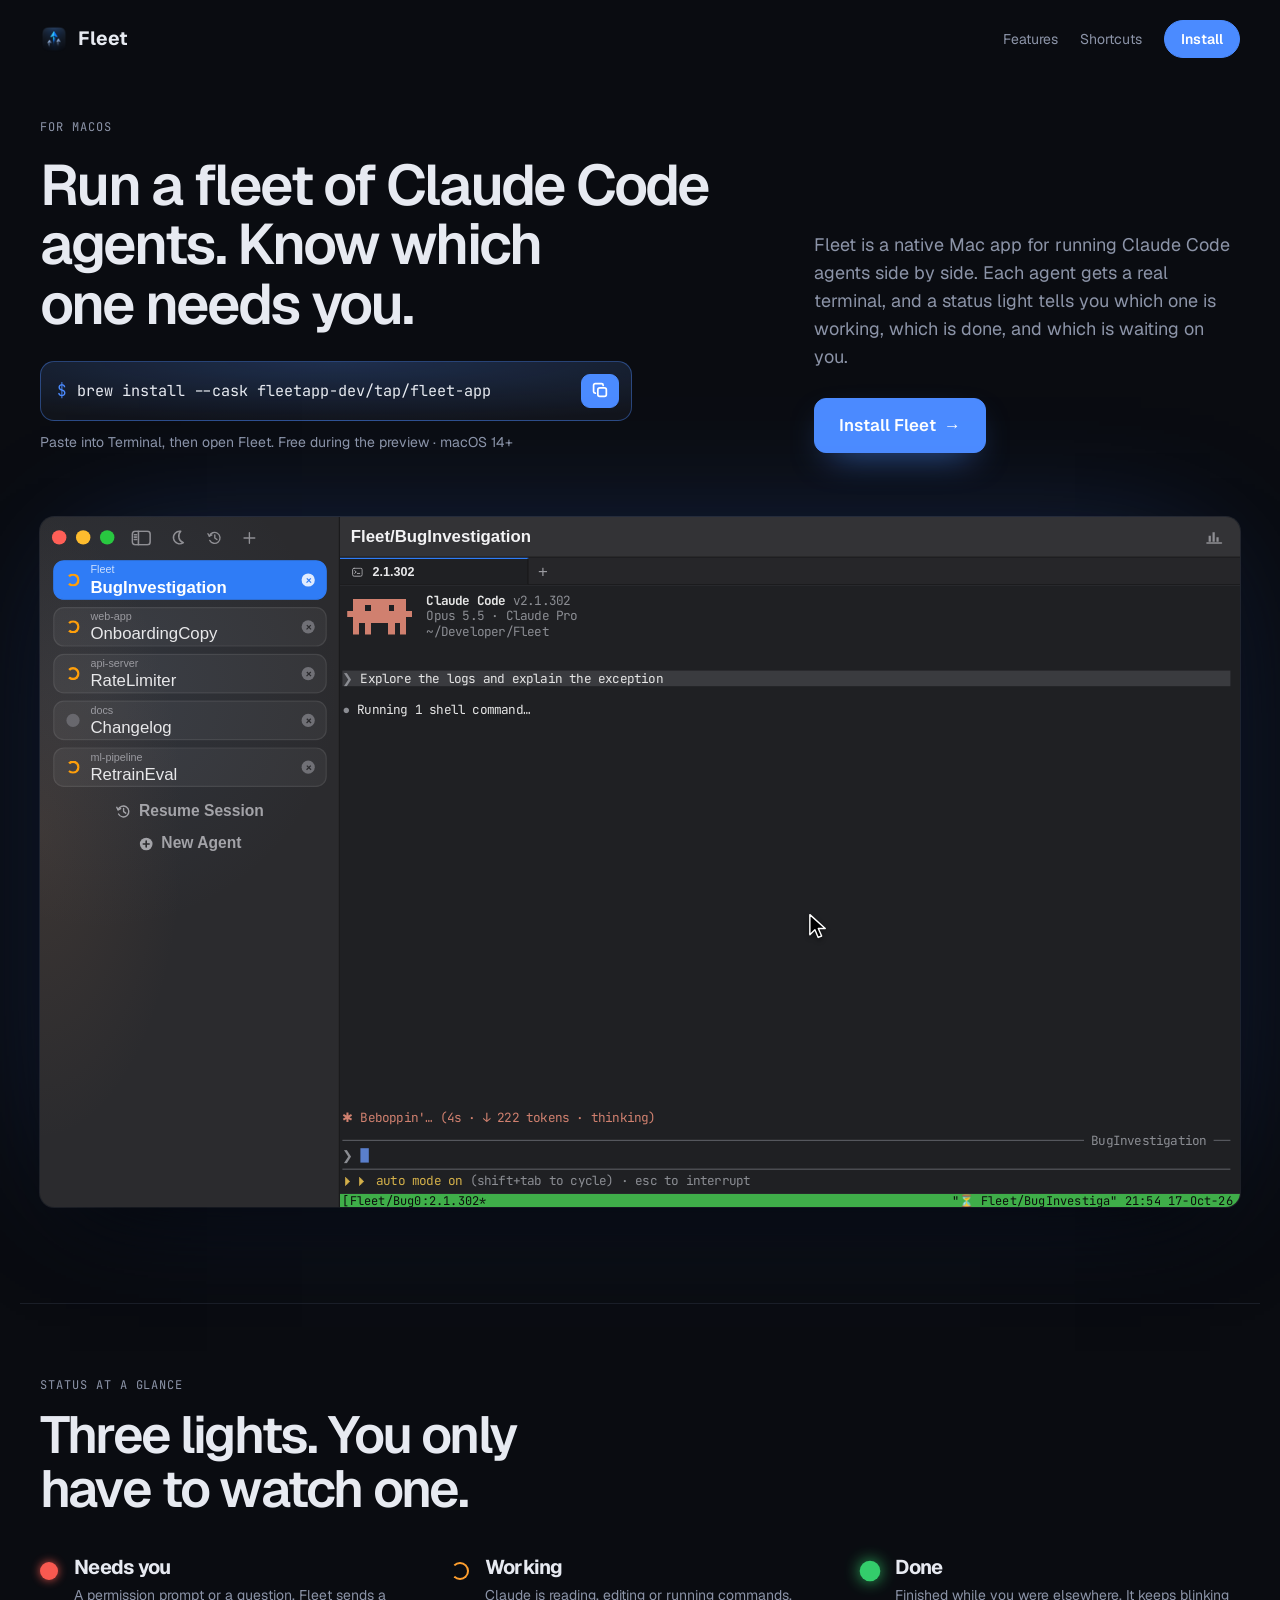
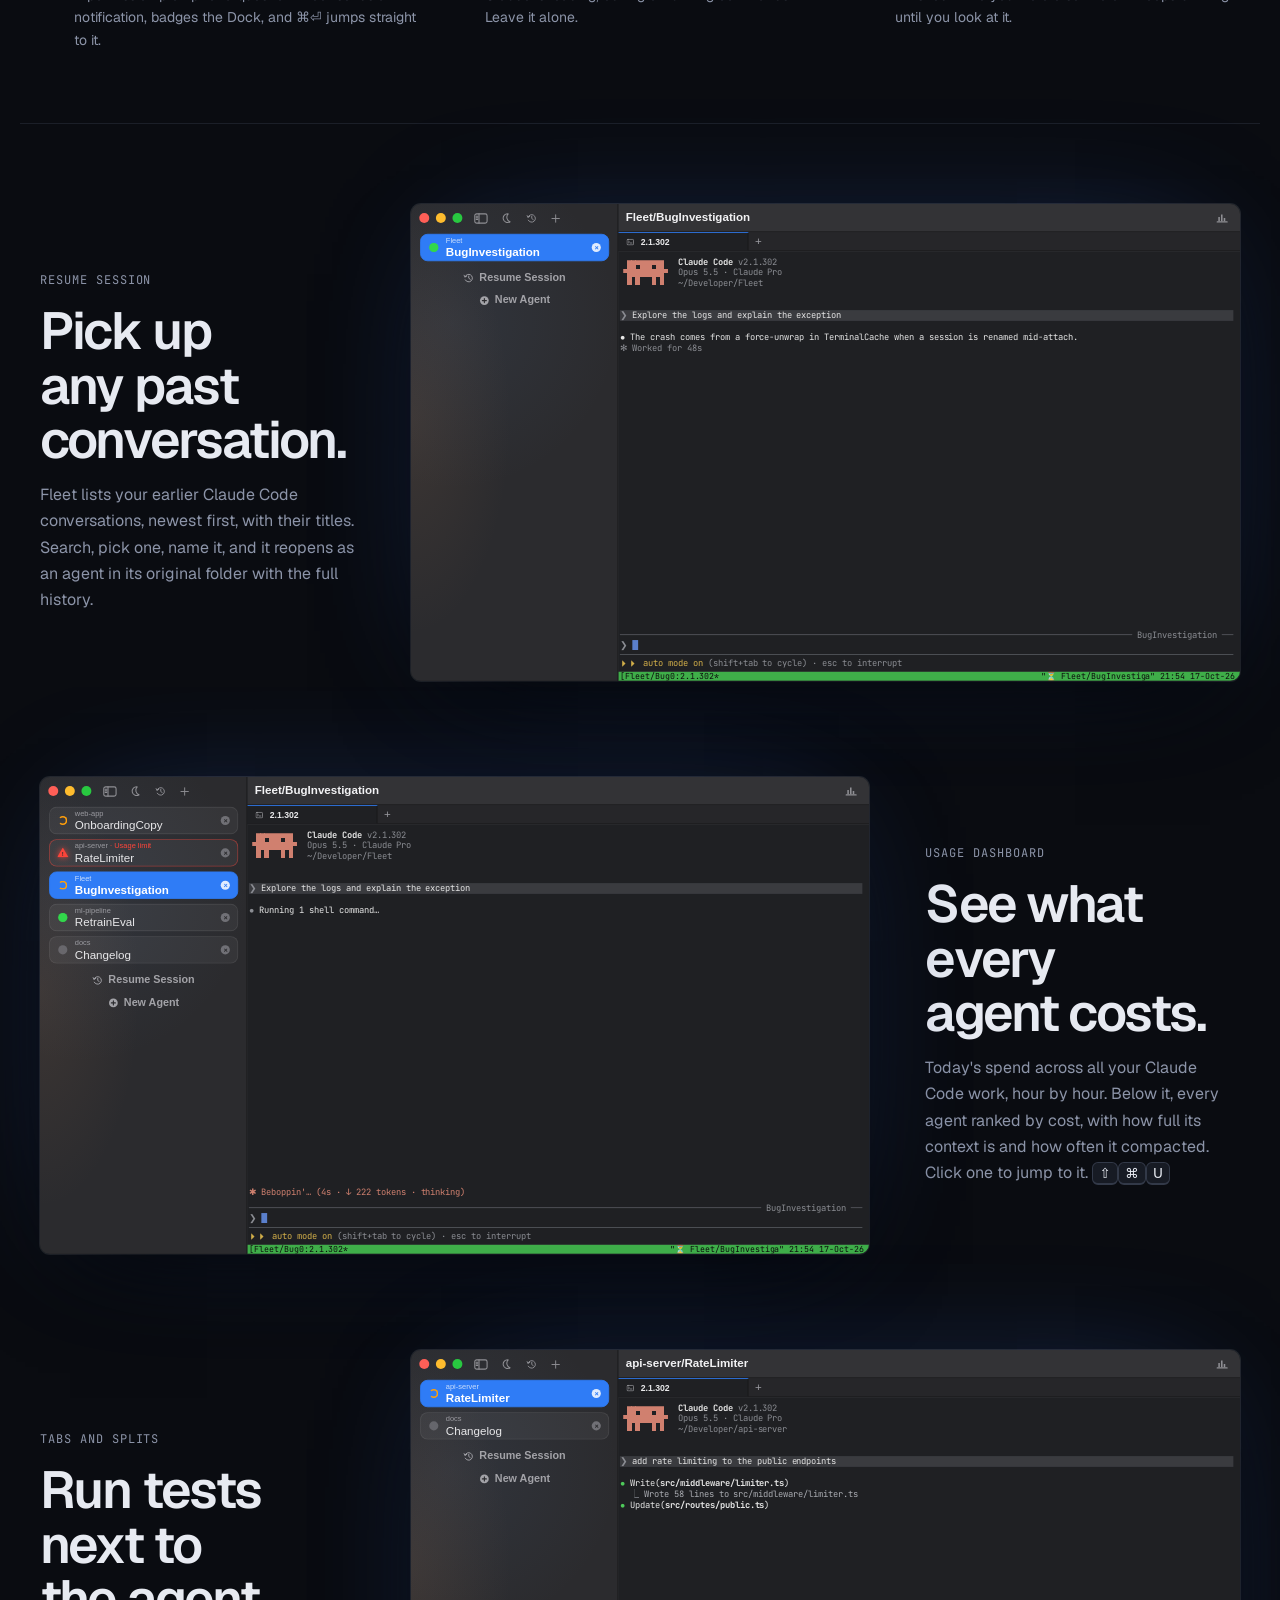
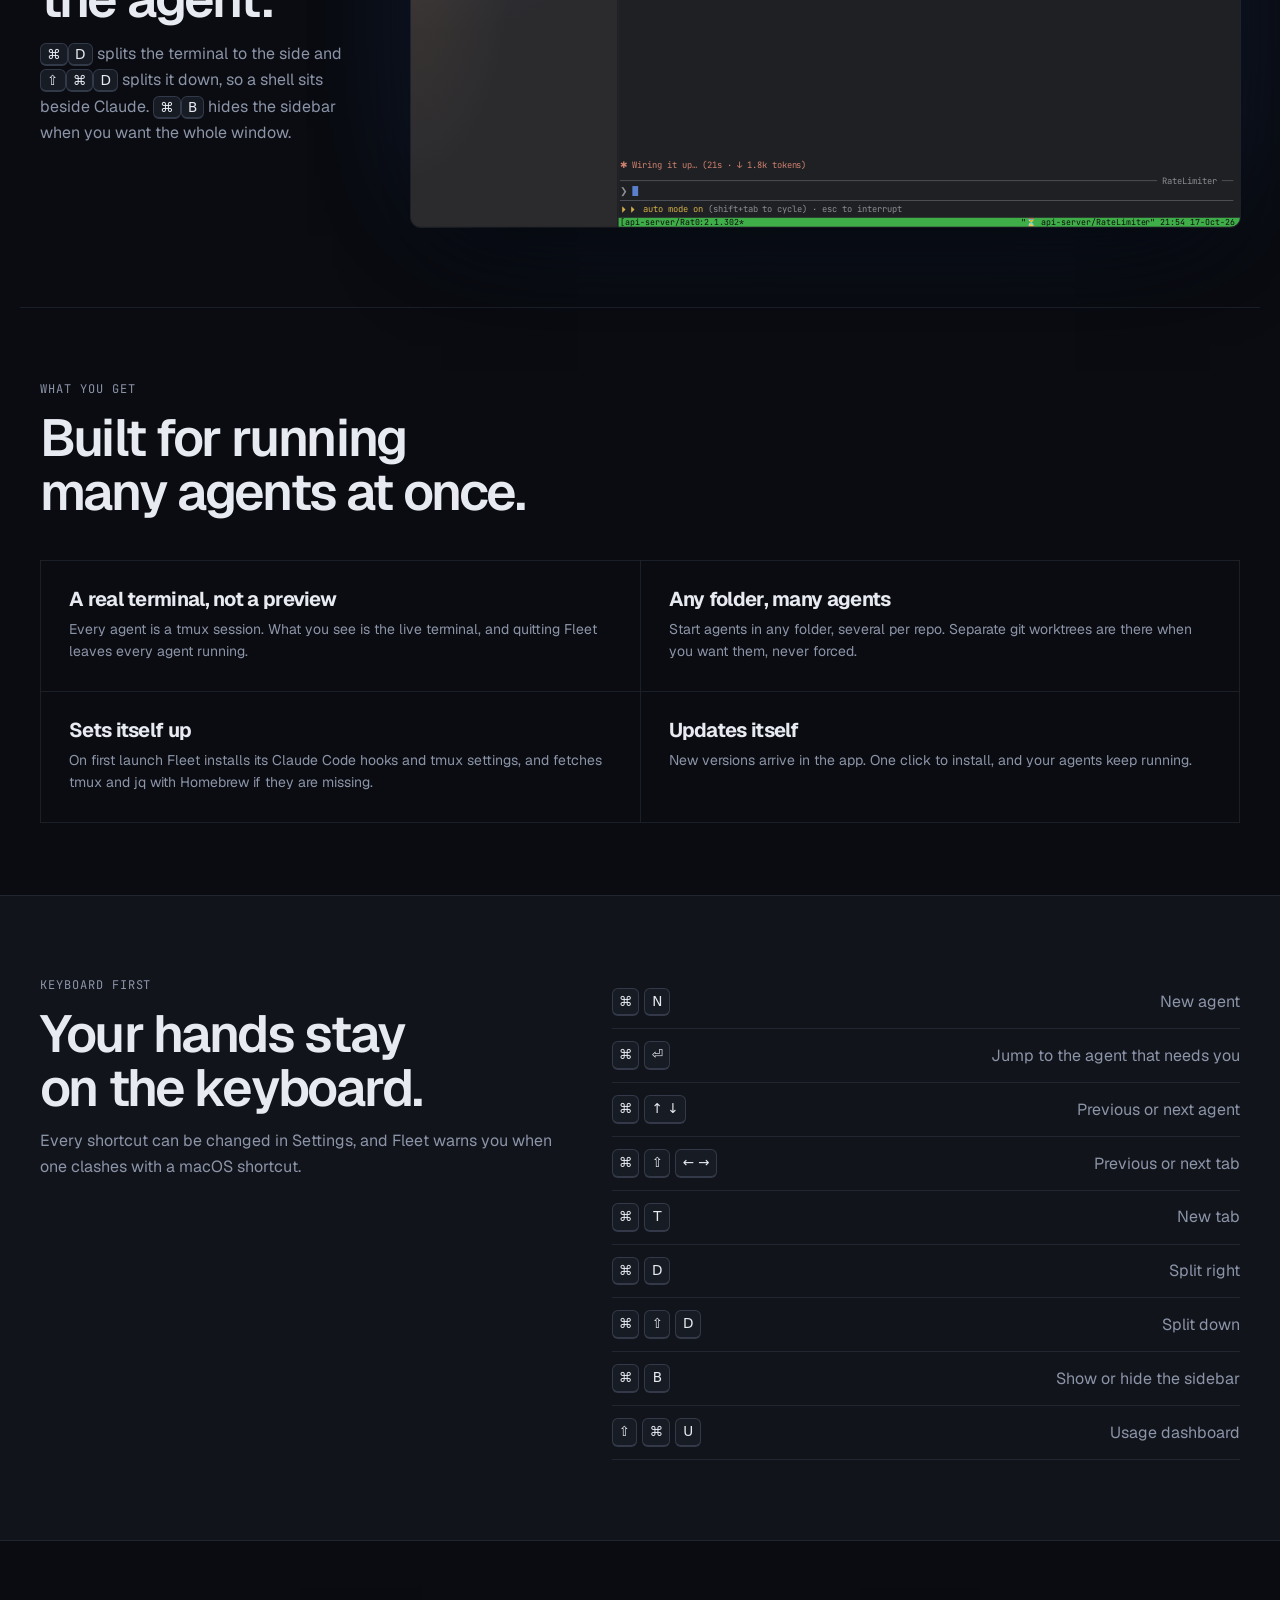
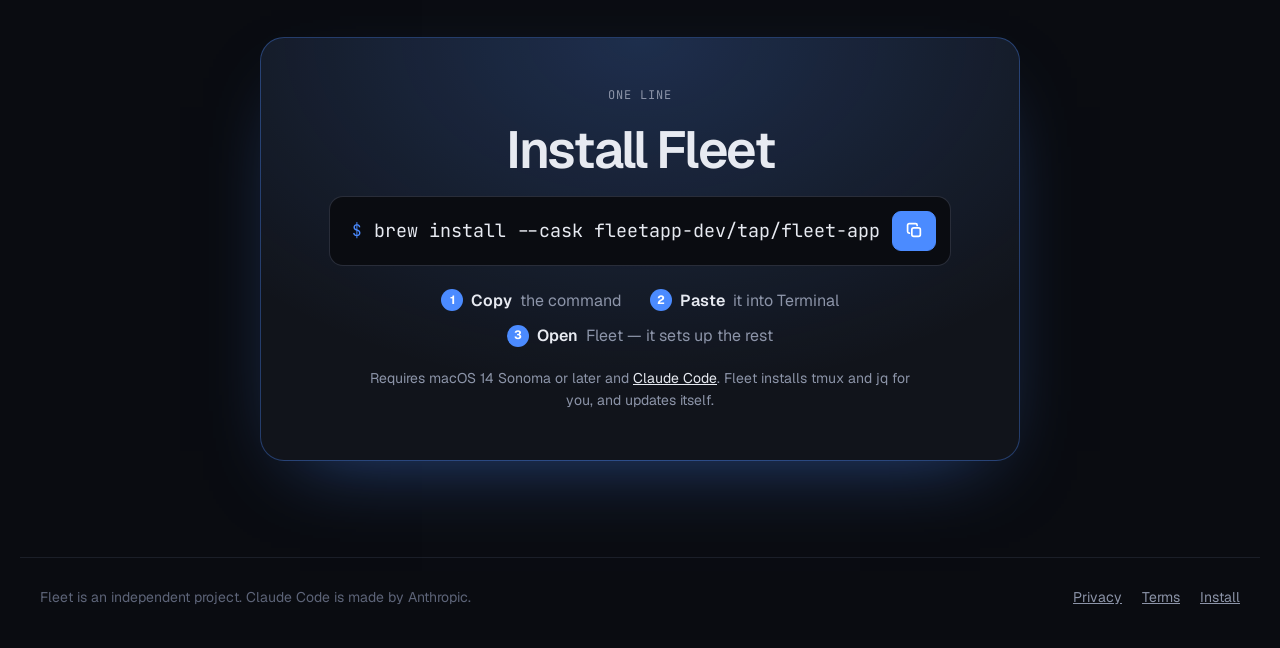
==== commit badcbac5: "Publish fleetapp.dev DavidKras95/fleet@f25597a4f7c196815dfd891887a250f9099eb9c7" ====
--- a/index.html
+++ b/index.html
@@ -1 +1 @@
-<!DOCTYPE html><html lang="en"><head><meta charset="utf-8"><meta name="viewport" content="width=device-width, initial-scale=1, viewport-fit=cover"><title>Fleet: run Claude Code agents side by side on your Mac</title><meta name="description" content="A native macOS app for running many Claude Code agents in parallel. Real terminals, live status lights, and one shortcut to whichever agent needs you."><meta name="theme-color" content="#0a0c11"><link rel="icon" type="image/png" href="/icon-64.png"><link rel="apple-touch-icon" href="/icon-180.png"><meta property="og:type" content="website"><meta property="og:title" content="Fleet: run Claude Code agents side by side on your Mac"><meta property="og:description" content="A native macOS app for running many Claude Code agents in parallel. Real terminals, live status lights, and one shortcut to whichever agent needs you."><meta property="og:image" content="https://fleetapp.dev/icon-256.png"><meta name="twitter:card" content="summary"><link rel="stylesheet" href="/_astro/index.BAzozhkR.css"></head><body><header class="nav wrap" data-astro-cid-lcdefpme><a class="brand" href="/" data-astro-cid-lcdefpme><img src="/icon-64.png" alt="" width="28" height="28" data-astro-cid-lcdefpme>Fleet</a><nav aria-label="Main" data-astro-cid-lcdefpme><a href="#features" data-astro-cid-lcdefpme>Features</a><a href="#shortcuts" data-astro-cid-lcdefpme>Shortcuts</a><a class="nav-cta" href="#install" data-astro-cid-lcdefpme>Install</a></nav></header><main data-astro-cid-lcdefpme><section class="hero wrap" data-astro-cid-lcdefpme><div class="hero-head" data-astro-cid-lcdefpme><p class="eyebrow" data-astro-cid-lcdefpme>For macOS</p><h1 data-astro-cid-lcdefpme>Run a fleet of Claude&nbsp;Code agents. Know which one needs&nbsp;you.</h1><div class="hero-install" data-astro-cid-lcdefpme><div class="cmd" data-astro-cid-lcdefpme><span class="prompt" aria-hidden="true" data-astro-cid-lcdefpme>$</span><code id="hero-cmd" data-astro-cid-lcdefpme>brew install --cask fleetapp-dev/tap/fleet-app</code><button type="button" class="copy" data-copy="hero-cmd" aria-label="Copy command" title="Copy" data-astro-cid-lcdefpme><svg class="i-copy" viewBox="0 0 16 16" aria-hidden="true" data-astro-cid-lcdefpme><rect x="5.5" y="5.5" width="8" height="8" rx="1.8" data-astro-cid-lcdefpme></rect><path d="M10.5 3.2V3a1.5 1.5 0 0 0-1.5-1.5H3A1.5 1.5 0 0 0 1.5 3v6A1.5 1.5 0 0 0 3 10.5h.2" data-astro-cid-lcdefpme></path></svg><svg class="i-done" viewBox="0 0 16 16" aria-hidden="true" data-astro-cid-lcdefpme><path d="M3 8.5l3.2 3L13 4.5" data-astro-cid-lcdefpme></path></svg></button></div><p class="hero-note" data-astro-cid-lcdefpme>Paste into Terminal, then open Fleet. Free during the preview · macOS 14+</p></div></div><div class="hero-copy" data-astro-cid-lcdefpme><p class="lede" data-astro-cid-lcdefpme>Fleet is a native Mac app for running Claude Code agents side by side. Each agent gets a real terminal, and a status light tells you which one is working, which is done, and which is waiting on you.</p><div class="cta-row" data-astro-cid-lcdefpme><a class="btn primary big" href="#install" data-astro-cid-lcdefpme>Install Fleet <span aria-hidden="true" data-astro-cid-lcdefpme>→</span></a></div></div><figure class="fw-frame" data-scene="hero" aria-label="Fleet window: five agents in the sidebar. One asks for permission, the user jumps to it with Command-Return and approves, another hits its usage limit, and another finishes."><div class="fw" aria-hidden="true"><span class="fw-lights"><i></i><i></i><i></i></span><aside class="fw-side"><div class="fw-toolbar"><svg viewBox="0 0 18 14"><rect x="1" y="1" width="16" height="12" rx="2.5"></rect><path d="M6.5 1v12M2.8 4h2M2.8 6.2h2M2.8 8.4h2"></path></svg><svg viewBox="0 0 16 16"><path d="M9.5 2.2A6 6 0 1 0 12 13a6.5 6.5 0 0 1-2.5-10.8z"></path></svg><svg viewBox="0 0 16 16"><path d="M2.6 6.2A5.6 5.6 0 1 1 3 10.5"></path><path d="M1.2 3.6l1.4 2.6 2.6-1.3"></path><path d="M8.2 4.8V8l2.2 1.6"></path></svg><svg viewBox="0 0 16 16"><path d="M8 2.5v11M2.5 8h11"></path></svg></div><ul class="fw-cubes"></ul><div class="fw-actions"><span class="fw-act" data-act="resume"><svg viewBox="0 0 16 16"><path d="M2.6 6.2A5.6 5.6 0 1 1 3 10.5"></path><path d="M1.2 3.6l1.4 2.6 2.6-1.3"></path><path d="M8.2 4.8V8l2.2 1.6"></path></svg>Resume Session</span><span class="fw-act" data-act="new"><svg viewBox="0 0 16 16"><circle cx="8" cy="8" r="6.5" class="fill"></circle><path d="M8 5v6M5 8h6" class="cut"></path></svg>New Agent</span></div><div class="fw-waiting" hidden><svg viewBox="0 0 16 16"><path class="fill" d="M8 1.5a4.5 4.5 0 0 0-4.5 4.5v3L2 11.5h12L12.5 9V6A4.5 4.5 0 0 0 8 1.5zM6.3 13a1.8 1.8 0 0 0 3.4 0z"></path></svg><span data-waiting-text>1 waiting — ⌘⏎ to jump</span></div></aside><section class="fw-main"><div class="fw-title"><svg class="fw-title-toggle" viewBox="0 0 18 14"><rect x="1" y="1" width="16" height="12" rx="2.5"></rect><path d="M6.5 1v12M2.8 4h2M2.8 6.2h2M2.8 8.4h2"></path></svg><span data-title>Fleet</span><svg class="fw-chart" viewBox="0 0 16 14"><path d="M1.5 12.5h13"></path><path class="fill" d="M3 6h2v5.5H3zM6.5 3h2v8.5h-2zM10 7.5h2v4h-2z"></path></svg></div><div class="fw-tabs"><span class="fw-tab"><svg viewBox="0 0 14 12"><rect x="0.8" y="0.8" width="12.4" height="10.4" rx="2"></rect><path d="M3.5 4l2 1.7-2 1.7M7 7.6h3"></path></svg>2.1.302</span><span class="fw-tab-add">+</span></div><div class="fw-panes" data-layout="1"></div><div class="fw-status"><span data-status-left></span><span data-status-right></span></div><div class="fw-dash" hidden></div></section><div class="fw-dim" hidden></div><div class="fw-sheet" hidden></div><div class="fw-keycast" hidden></div><svg class="fw-cursor" viewBox="0 0 16 24" hidden><path d="M1.5 1.5v18.2l4.6-4.4 3 6.9 3.1-1.3-3-6.8h6.3z"></path></svg></div></figure><script type="module" src="/_astro/FleetWindow.astro_astro_type_script_index_0_lang.ibODrHuZ.js"></script></section><section class="lights wrap" aria-labelledby="lights-h" data-astro-cid-lcdefpme><div class="section-head" data-astro-cid-lcdefpme><p class="eyebrow" data-astro-cid-lcdefpme>Status at a glance</p><h2 id="lights-h" data-astro-cid-lcdefpme>Three lights. You only have to watch one.</h2></div><ul class="light-list" data-astro-cid-lcdefpme><li data-astro-cid-lcdefpme><span class="light big" data-state="input" data-astro-cid-lcdefpme></span><div data-astro-cid-lcdefpme><h3 data-astro-cid-lcdefpme>Needs you</h3><p data-astro-cid-lcdefpme>A permission prompt or a question. Fleet sends a notification, badges the Dock, and ⌘⏎ jumps straight to it.</p></div></li><li data-astro-cid-lcdefpme><span class="light big" data-state="busy" data-astro-cid-lcdefpme></span><div data-astro-cid-lcdefpme><h3 data-astro-cid-lcdefpme>Working</h3><p data-astro-cid-lcdefpme>Claude is reading, editing or running commands. Leave it alone.</p></div></li><li data-astro-cid-lcdefpme><span class="light big" data-state="done" data-unseen data-astro-cid-lcdefpme></span><div data-astro-cid-lcdefpme><h3 data-astro-cid-lcdefpme>Done</h3><p data-astro-cid-lcdefpme>Finished while you were elsewhere. It keeps blinking until you look at it.</p></div></li></ul></section><section class="showcase wrap" aria-label="Fleet in use" data-astro-cid-lcdefpme><div class="show-row" data-astro-cid-lcdefpme><div class="show-copy" data-astro-cid-lcdefpme><p class="eyebrow" data-astro-cid-lcdefpme>Resume Session</p><h2 data-astro-cid-lcdefpme>Pick up any past conversation.</h2><p class="sub" data-astro-cid-lcdefpme>Fleet lists your earlier Claude Code conversations, newest first, with their titles. Search, pick one, name it, and it reopens as an agent in its original folder with the full history.</p></div><figure class="fw-frame" data-scene="resume" aria-label="Fleet window: the user opens Resume Session, searches for token, picks a past conversation, and it reopens as a new agent."><div class="fw" aria-hidden="true"><span class="fw-lights"><i></i><i></i><i></i></span><aside class="fw-side"><div class="fw-toolbar"><svg viewBox="0 0 18 14"><rect x="1" y="1" width="16" height="12" rx="2.5"></rect><path d="M6.5 1v12M2.8 4h2M2.8 6.2h2M2.8 8.4h2"></path></svg><svg viewBox="0 0 16 16"><path d="M9.5 2.2A6 6 0 1 0 12 13a6.5 6.5 0 0 1-2.5-10.8z"></path></svg><svg viewBox="0 0 16 16"><path d="M2.6 6.2A5.6 5.6 0 1 1 3 10.5"></path><path d="M1.2 3.6l1.4 2.6 2.6-1.3"></path><path d="M8.2 4.8V8l2.2 1.6"></path></svg><svg viewBox="0 0 16 16"><path d="M8 2.5v11M2.5 8h11"></path></svg></div><ul class="fw-cubes"></ul><div class="fw-actions"><span class="fw-act" data-act="resume"><svg viewBox="0 0 16 16"><path d="M2.6 6.2A5.6 5.6 0 1 1 3 10.5"></path><path d="M1.2 3.6l1.4 2.6 2.6-1.3"></path><path d="M8.2 4.8V8l2.2 1.6"></path></svg>Resume Session</span><span class="fw-act" data-act="new"><svg viewBox="0 0 16 16"><circle cx="8" cy="8" r="6.5" class="fill"></circle><path d="M8 5v6M5 8h6" class="cut"></path></svg>New Agent</span></div><div class="fw-waiting" hidden><svg viewBox="0 0 16 16"><path class="fill" d="M8 1.5a4.5 4.5 0 0 0-4.5 4.5v3L2 11.5h12L12.5 9V6A4.5 4.5 0 0 0 8 1.5zM6.3 13a1.8 1.8 0 0 0 3.4 0z"></path></svg><span data-waiting-text>1 waiting — ⌘⏎ to jump</span></div></aside><section class="fw-main"><div class="fw-title"><svg class="fw-title-toggle" viewBox="0 0 18 14"><rect x="1" y="1" width="16" height="12" rx="2.5"></rect><path d="M6.5 1v12M2.8 4h2M2.8 6.2h2M2.8 8.4h2"></path></svg><span data-title>Fleet</span><svg class="fw-chart" viewBox="0 0 16 14"><path d="M1.5 12.5h13"></path><path class="fill" d="M3 6h2v5.5H3zM6.5 3h2v8.5h-2zM10 7.5h2v4h-2z"></path></svg></div><div class="fw-tabs"><span class="fw-tab"><svg viewBox="0 0 14 12"><rect x="0.8" y="0.8" width="12.4" height="10.4" rx="2"></rect><path d="M3.5 4l2 1.7-2 1.7M7 7.6h3"></path></svg>2.1.302</span><span class="fw-tab-add">+</span></div><div class="fw-panes" data-layout="1"></div><div class="fw-status"><span data-status-left></span><span data-status-right></span></div><div class="fw-dash" hidden></div></section><div class="fw-dim" hidden></div><div class="fw-sheet" hidden></div><div class="fw-keycast" hidden></div><svg class="fw-cursor" viewBox="0 0 16 24" hidden><path d="M1.5 1.5v18.2l4.6-4.4 3 6.9 3.1-1.3-3-6.8h6.3z"></path></svg></div></figure></div><div class="show-row flip" data-astro-cid-lcdefpme><div class="show-copy" data-astro-cid-lcdefpme><p class="eyebrow" data-astro-cid-lcdefpme>Usage dashboard</p><h2 data-astro-cid-lcdefpme>See what every agent costs.</h2><p class="sub" data-astro-cid-lcdefpme>Today's spend across all your Claude Code work, hour by hour. Below it, every agent ranked by cost, with how full its context is and how often it compacted. Click one to jump to it. <kbd data-astro-cid-lcdefpme>⇧</kbd><kbd data-astro-cid-lcdefpme>⌘</kbd><kbd data-astro-cid-lcdefpme>U</kbd></p></div><figure class="fw-frame" data-scene="dashboard" aria-label="Fleet window: the user opens the usage dashboard. Today's cost and an hourly chart sit above the agents, ranked by cost; the numbers climb, then the user clicks the agent that hit its usage limit."><div class="fw" aria-hidden="true"><span class="fw-lights"><i></i><i></i><i></i></span><aside class="fw-side"><div class="fw-toolbar"><svg viewBox="0 0 18 14"><rect x="1" y="1" width="16" height="12" rx="2.5"></rect><path d="M6.5 1v12M2.8 4h2M2.8 6.2h2M2.8 8.4h2"></path></svg><svg viewBox="0 0 16 16"><path d="M9.5 2.2A6 6 0 1 0 12 13a6.5 6.5 0 0 1-2.5-10.8z"></path></svg><svg viewBox="0 0 16 16"><path d="M2.6 6.2A5.6 5.6 0 1 1 3 10.5"></path><path d="M1.2 3.6l1.4 2.6 2.6-1.3"></path><path d="M8.2 4.8V8l2.2 1.6"></path></svg><svg viewBox="0 0 16 16"><path d="M8 2.5v11M2.5 8h11"></path></svg></div><ul class="fw-cubes"></ul><div class="fw-actions"><span class="fw-act" data-act="resume"><svg viewBox="0 0 16 16"><path d="M2.6 6.2A5.6 5.6 0 1 1 3 10.5"></path><path d="M1.2 3.6l1.4 2.6 2.6-1.3"></path><path d="M8.2 4.8V8l2.2 1.6"></path></svg>Resume Session</span><span class="fw-act" data-act="new"><svg viewBox="0 0 16 16"><circle cx="8" cy="8" r="6.5" class="fill"></circle><path d="M8 5v6M5 8h6" class="cut"></path></svg>New Agent</span></div><div class="fw-waiting" hidden><svg viewBox="0 0 16 16"><path class="fill" d="M8 1.5a4.5 4.5 0 0 0-4.5 4.5v3L2 11.5h12L12.5 9V6A4.5 4.5 0 0 0 8 1.5zM6.3 13a1.8 1.8 0 0 0 3.4 0z"></path></svg><span data-waiting-text>1 waiting — ⌘⏎ to jump</span></div></aside><section class="fw-main"><div class="fw-title"><svg class="fw-title-toggle" viewBox="0 0 18 14"><rect x="1" y="1" width="16" height="12" rx="2.5"></rect><path d="M6.5 1v12M2.8 4h2M2.8 6.2h2M2.8 8.4h2"></path></svg><span data-title>Fleet</span><svg class="fw-chart" viewBox="0 0 16 14"><path d="M1.5 12.5h13"></path><path class="fill" d="M3 6h2v5.5H3zM6.5 3h2v8.5h-2zM10 7.5h2v4h-2z"></path></svg></div><div class="fw-tabs"><span class="fw-tab"><svg viewBox="0 0 14 12"><rect x="0.8" y="0.8" width="12.4" height="10.4" rx="2"></rect><path d="M3.5 4l2 1.7-2 1.7M7 7.6h3"></path></svg>2.1.302</span><span class="fw-tab-add">+</span></div><div class="fw-panes" data-layout="1"></div><div class="fw-status"><span data-status-left></span><span data-status-right></span></div><div class="fw-dash" hidden></div></section><div class="fw-dim" hidden></div><div class="fw-sheet" hidden></div><div class="fw-keycast" hidden></div><svg class="fw-cursor" viewBox="0 0 16 24" hidden><path d="M1.5 1.5v18.2l4.6-4.4 3 6.9 3.1-1.3-3-6.8h6.3z"></path></svg></div></figure></div><div class="show-row" data-astro-cid-lcdefpme><div class="show-copy" data-astro-cid-lcdefpme><p class="eyebrow" data-astro-cid-lcdefpme>Tabs and splits</p><h2 data-astro-cid-lcdefpme>Run tests next to the agent.</h2><p class="sub" data-astro-cid-lcdefpme><kbd data-astro-cid-lcdefpme>⌘</kbd><kbd data-astro-cid-lcdefpme>D</kbd> splits the terminal to the side and <kbd data-astro-cid-lcdefpme>⇧</kbd><kbd data-astro-cid-lcdefpme>⌘</kbd><kbd data-astro-cid-lcdefpme>D</kbd> splits it down, so a shell sits beside Claude. <kbd data-astro-cid-lcdefpme>⌘</kbd><kbd data-astro-cid-lcdefpme>B</kbd> hides the sidebar when you want the whole window.</p></div><figure class="fw-frame" data-scene="split" aria-label="Fleet window: the terminal splits right to run tests, splits down to show a git diff, then the sidebar hides and returns."><div class="fw" aria-hidden="true"><span class="fw-lights"><i></i><i></i><i></i></span><aside class="fw-side"><div class="fw-toolbar"><svg viewBox="0 0 18 14"><rect x="1" y="1" width="16" height="12" rx="2.5"></rect><path d="M6.5 1v12M2.8 4h2M2.8 6.2h2M2.8 8.4h2"></path></svg><svg viewBox="0 0 16 16"><path d="M9.5 2.2A6 6 0 1 0 12 13a6.5 6.5 0 0 1-2.5-10.8z"></path></svg><svg viewBox="0 0 16 16"><path d="M2.6 6.2A5.6 5.6 0 1 1 3 10.5"></path><path d="M1.2 3.6l1.4 2.6 2.6-1.3"></path><path d="M8.2 4.8V8l2.2 1.6"></path></svg><svg viewBox="0 0 16 16"><path d="M8 2.5v11M2.5 8h11"></path></svg></div><ul class="fw-cubes"></ul><div class="fw-actions"><span class="fw-act" data-act="resume"><svg viewBox="0 0 16 16"><path d="M2.6 6.2A5.6 5.6 0 1 1 3 10.5"></path><path d="M1.2 3.6l1.4 2.6 2.6-1.3"></path><path d="M8.2 4.8V8l2.2 1.6"></path></svg>Resume Session</span><span class="fw-act" data-act="new"><svg viewBox="0 0 16 16"><circle cx="8" cy="8" r="6.5" class="fill"></circle><path d="M8 5v6M5 8h6" class="cut"></path></svg>New Agent</span></div><div class="fw-waiting" hidden><svg viewBox="0 0 16 16"><path class="fill" d="M8 1.5a4.5 4.5 0 0 0-4.5 4.5v3L2 11.5h12L12.5 9V6A4.5 4.5 0 0 0 8 1.5zM6.3 13a1.8 1.8 0 0 0 3.4 0z"></path></svg><span data-waiting-text>1 waiting — ⌘⏎ to jump</span></div></aside><section class="fw-main"><div class="fw-title"><svg class="fw-title-toggle" viewBox="0 0 18 14"><rect x="1" y="1" width="16" height="12" rx="2.5"></rect><path d="M6.5 1v12M2.8 4h2M2.8 6.2h2M2.8 8.4h2"></path></svg><span data-title>Fleet</span><svg class="fw-chart" viewBox="0 0 16 14"><path d="M1.5 12.5h13"></path><path class="fill" d="M3 6h2v5.5H3zM6.5 3h2v8.5h-2zM10 7.5h2v4h-2z"></path></svg></div><div class="fw-tabs"><span class="fw-tab"><svg viewBox="0 0 14 12"><rect x="0.8" y="0.8" width="12.4" height="10.4" rx="2"></rect><path d="M3.5 4l2 1.7-2 1.7M7 7.6h3"></path></svg>2.1.302</span><span class="fw-tab-add">+</span></div><div class="fw-panes" data-layout="1"></div><div class="fw-status"><span data-status-left></span><span data-status-right></span></div><div class="fw-dash" hidden></div></section><div class="fw-dim" hidden></div><div class="fw-sheet" hidden></div><div class="fw-keycast" hidden></div><svg class="fw-cursor" viewBox="0 0 16 24" hidden><path d="M1.5 1.5v18.2l4.6-4.4 3 6.9 3.1-1.3-3-6.8h6.3z"></path></svg></div></figure></div></section><section id="features" class="features wrap" aria-labelledby="features-h" data-astro-cid-lcdefpme><div class="section-head" data-astro-cid-lcdefpme><p class="eyebrow" data-astro-cid-lcdefpme>What you get</p><h2 id="features-h" data-astro-cid-lcdefpme>Built for running many agents at once.</h2></div><div class="feature-grid" data-astro-cid-lcdefpme><article data-astro-cid-lcdefpme><h3 data-astro-cid-lcdefpme>A real terminal, not a preview</h3><p data-astro-cid-lcdefpme>Every agent is a tmux session. What you see is the live terminal, and quitting Fleet leaves every agent running.</p></article><article data-astro-cid-lcdefpme><h3 data-astro-cid-lcdefpme>Any folder, many agents</h3><p data-astro-cid-lcdefpme>Start agents in any folder, several per repo. Separate git worktrees are there when you want them, never forced.</p></article><article data-astro-cid-lcdefpme><h3 data-astro-cid-lcdefpme>Sets itself up</h3><p data-astro-cid-lcdefpme>On first launch Fleet installs its Claude Code hooks and tmux settings, and fetches tmux and jq with Homebrew if they are missing.</p></article><article data-astro-cid-lcdefpme><h3 data-astro-cid-lcdefpme>Updates itself</h3><p data-astro-cid-lcdefpme>New versions arrive in the app. One click to install, and your agents keep running.</p></article></div></section><section id="shortcuts" class="shortcuts-band" aria-labelledby="shortcuts-h" data-astro-cid-lcdefpme><div class="wrap shortcuts" data-astro-cid-lcdefpme><div class="section-head" data-astro-cid-lcdefpme><p class="eyebrow" data-astro-cid-lcdefpme>Keyboard first</p><h2 id="shortcuts-h" data-astro-cid-lcdefpme>Your hands stay on the keyboard.</h2><p class="sub" data-astro-cid-lcdefpme>Every shortcut can be changed in Settings, and Fleet warns you when one clashes with a macOS shortcut.</p></div><dl class="keys" data-astro-cid-lcdefpme><div data-astro-cid-lcdefpme><dt data-astro-cid-lcdefpme><kbd data-astro-cid-lcdefpme>⌘</kbd><kbd data-astro-cid-lcdefpme>N</kbd></dt><dd data-astro-cid-lcdefpme>New agent</dd></div><div data-astro-cid-lcdefpme><dt data-astro-cid-lcdefpme><kbd data-astro-cid-lcdefpme>⌘</kbd><kbd data-astro-cid-lcdefpme>⏎</kbd></dt><dd data-astro-cid-lcdefpme>Jump to the agent that needs you</dd></div><div data-astro-cid-lcdefpme><dt data-astro-cid-lcdefpme><kbd data-astro-cid-lcdefpme>⌘</kbd><kbd data-astro-cid-lcdefpme>↑ ↓</kbd></dt><dd data-astro-cid-lcdefpme>Previous or next agent</dd></div><div data-astro-cid-lcdefpme><dt data-astro-cid-lcdefpme><kbd data-astro-cid-lcdefpme>⌘</kbd><kbd data-astro-cid-lcdefpme>⇧</kbd><kbd data-astro-cid-lcdefpme>← →</kbd></dt><dd data-astro-cid-lcdefpme>Previous or next tab</dd></div><div data-astro-cid-lcdefpme><dt data-astro-cid-lcdefpme><kbd data-astro-cid-lcdefpme>⌘</kbd><kbd data-astro-cid-lcdefpme>T</kbd></dt><dd data-astro-cid-lcdefpme>New tab</dd></div><div data-astro-cid-lcdefpme><dt data-astro-cid-lcdefpme><kbd data-astro-cid-lcdefpme>⌘</kbd><kbd data-astro-cid-lcdefpme>D</kbd></dt><dd data-astro-cid-lcdefpme>Split right</dd></div><div data-astro-cid-lcdefpme><dt data-astro-cid-lcdefpme><kbd data-astro-cid-lcdefpme>⌘</kbd><kbd data-astro-cid-lcdefpme>⇧</kbd><kbd data-astro-cid-lcdefpme>D</kbd></dt><dd data-astro-cid-lcdefpme>Split down</dd></div><div data-astro-cid-lcdefpme><dt data-astro-cid-lcdefpme><kbd data-astro-cid-lcdefpme>⌘</kbd><kbd data-astro-cid-lcdefpme>B</kbd></dt><dd data-astro-cid-lcdefpme>Show or hide the sidebar</dd></div><div data-astro-cid-lcdefpme><dt data-astro-cid-lcdefpme><kbd data-astro-cid-lcdefpme>⇧</kbd><kbd data-astro-cid-lcdefpme>⌘</kbd><kbd data-astro-cid-lcdefpme>U</kbd></dt><dd data-astro-cid-lcdefpme>Usage dashboard</dd></div></dl></div></section><section id="install" class="install wrap" aria-labelledby="install-h" data-astro-cid-lcdefpme><div class="install-card" data-astro-cid-lcdefpme><p class="eyebrow" data-astro-cid-lcdefpme>One line</p><h2 id="install-h" data-astro-cid-lcdefpme>Install Fleet</h2><div class="cmd big" data-astro-cid-lcdefpme><span class="prompt" aria-hidden="true" data-astro-cid-lcdefpme>$</span><code id="brew-cmd" data-astro-cid-lcdefpme>brew install --cask fleetapp-dev/tap/fleet-app</code><button type="button" class="copy" data-copy="brew-cmd" aria-label="Copy command" title="Copy" data-astro-cid-lcdefpme><svg class="i-copy" viewBox="0 0 16 16" aria-hidden="true" data-astro-cid-lcdefpme><rect x="5.5" y="5.5" width="8" height="8" rx="1.8" data-astro-cid-lcdefpme></rect><path d="M10.5 3.2V3a1.5 1.5 0 0 0-1.5-1.5H3A1.5 1.5 0 0 0 1.5 3v6A1.5 1.5 0 0 0 3 10.5h.2" data-astro-cid-lcdefpme></path></svg><svg class="i-done" viewBox="0 0 16 16" aria-hidden="true" data-astro-cid-lcdefpme><path d="M3 8.5l3.2 3L13 4.5" data-astro-cid-lcdefpme></path></svg></button></div><ol class="steps" data-astro-cid-lcdefpme><li data-astro-cid-lcdefpme><b data-astro-cid-lcdefpme>Copy</b> the command</li><li data-astro-cid-lcdefpme><b data-astro-cid-lcdefpme>Paste</b> it into Terminal</li><li data-astro-cid-lcdefpme><b data-astro-cid-lcdefpme>Open</b> Fleet — it sets up the rest</li></ol><p class="alt" data-astro-cid-lcdefpme>Requires macOS 14 Sonoma or later and <a href="https://claude.com/claude-code" data-astro-cid-lcdefpme>Claude Code</a>. Fleet installs tmux and jq for you, and updates itself.</p></div></section></main><footer class="footer wrap" data-astro-cid-lcdefpme><span data-astro-cid-lcdefpme>Fleet is an independent project. Claude Code is made by Anthropic.</span><a href="#install" data-astro-cid-lcdefpme>Install</a></footer><script type="module">var e=document.documentElement,t=matchMedia(`(prefers-reduced-motion: reduce)`);function n(r){if(t.matches)e.style.setProperty(`--p`,`1`);else{let t=r%900/900;e.style.setProperty(`--p`,Math.sin(t*Math.PI).toFixed(3))}requestAnimationFrame(n)}requestAnimationFrame(n);</script></body></html><script type="module">document.querySelectorAll(`[data-copy]`).forEach(e=>{e.addEventListener(`click`,async()=>{let t=document.getElementById(e.dataset.copy);try{await navigator.clipboard.writeText(t.textContent??``),e.dataset.done=``,e.setAttribute(`aria-label`,`Copied`)}catch{getSelection()?.selectAllChildren(t),e.title=`Press ⌘C`}setTimeout(()=>{delete e.dataset.done,e.setAttribute(`aria-label`,`Copy command`),e.title=`Copy`},1600)})});</script>+<!DOCTYPE html><html lang="en"><head><meta charset="utf-8"><meta name="viewport" content="width=device-width, initial-scale=1, viewport-fit=cover"><title>Fleet: run Claude Code agents side by side on your Mac</title><meta name="description" content="A native macOS app for running many Claude Code agents in parallel. Real terminals, live status lights, and one shortcut to whichever agent needs you."><meta name="theme-color" content="#0a0c11"><link rel="icon" type="image/png" href="/icon-64.png"><link rel="apple-touch-icon" href="/icon-180.png"><meta property="og:type" content="website"><meta property="og:title" content="Fleet: run Claude Code agents side by side on your Mac"><meta property="og:description" content="A native macOS app for running many Claude Code agents in parallel. Real terminals, live status lights, and one shortcut to whichever agent needs you."><meta property="og:image" content="https://fleetapp.dev/icon-256.png"><meta name="twitter:card" content="summary"><link rel="stylesheet" href="/_astro/SiteFooter.CfHD1hxW.css"><link rel="stylesheet" href="/_astro/index.CtMBN784.css"></head><body><header class="nav wrap" data-astro-cid-lcdefpme><a class="brand" href="/" data-astro-cid-lcdefpme><img src="/icon-64.png" alt="" width="28" height="28" data-astro-cid-lcdefpme>Fleet</a><nav aria-label="Main" data-astro-cid-lcdefpme><a href="#features" data-astro-cid-lcdefpme>Features</a><a href="#shortcuts" data-astro-cid-lcdefpme>Shortcuts</a><a class="nav-cta" href="#install" data-astro-cid-lcdefpme>Install</a></nav></header><main data-astro-cid-lcdefpme><section class="hero wrap" data-astro-cid-lcdefpme><div class="hero-head" data-astro-cid-lcdefpme><p class="eyebrow" data-astro-cid-lcdefpme>For macOS</p><h1 data-astro-cid-lcdefpme>Run a fleet of Claude&nbsp;Code agents. Know which one needs&nbsp;you.</h1><div class="hero-install" data-astro-cid-lcdefpme><div class="cmd" data-astro-cid-lcdefpme><span class="prompt" aria-hidden="true" data-astro-cid-lcdefpme>$</span><code id="hero-cmd" data-astro-cid-lcdefpme>brew install --cask fleetapp-dev/tap/fleet-app</code><button type="button" class="copy" data-copy="hero-cmd" aria-label="Copy command" title="Copy" data-astro-cid-lcdefpme><svg class="i-copy" viewBox="0 0 16 16" aria-hidden="true" data-astro-cid-lcdefpme><rect x="5.5" y="5.5" width="8" height="8" rx="1.8" data-astro-cid-lcdefpme></rect><path d="M10.5 3.2V3a1.5 1.5 0 0 0-1.5-1.5H3A1.5 1.5 0 0 0 1.5 3v6A1.5 1.5 0 0 0 3 10.5h.2" data-astro-cid-lcdefpme></path></svg><svg class="i-done" viewBox="0 0 16 16" aria-hidden="true" data-astro-cid-lcdefpme><path d="M3 8.5l3.2 3L13 4.5" data-astro-cid-lcdefpme></path></svg></button></div><p class="hero-note" data-astro-cid-lcdefpme>Paste into Terminal, then open Fleet. Free during the preview · macOS 14+</p></div></div><div class="hero-copy" data-astro-cid-lcdefpme><p class="lede" data-astro-cid-lcdefpme>Fleet is a native Mac app for running Claude Code agents side by side. Each agent gets a real terminal, and a status light tells you which one is working, which is done, and which is waiting on you.</p><div class="cta-row" data-astro-cid-lcdefpme><a class="btn primary big" href="#install" data-astro-cid-lcdefpme>Install Fleet <span aria-hidden="true" data-astro-cid-lcdefpme>→</span></a></div></div><figure class="fw-frame" data-scene="hero" aria-label="Fleet window: five agents in the sidebar. One asks for permission, the user jumps to it with Command-Return and approves, another hits its usage limit, and another finishes."><div class="fw" aria-hidden="true"><span class="fw-lights"><i></i><i></i><i></i></span><aside class="fw-side"><div class="fw-toolbar"><svg viewBox="0 0 18 14"><rect x="1" y="1" width="16" height="12" rx="2.5"></rect><path d="M6.5 1v12M2.8 4h2M2.8 6.2h2M2.8 8.4h2"></path></svg><svg viewBox="0 0 16 16"><path d="M9.5 2.2A6 6 0 1 0 12 13a6.5 6.5 0 0 1-2.5-10.8z"></path></svg><svg viewBox="0 0 16 16"><path d="M2.6 6.2A5.6 5.6 0 1 1 3 10.5"></path><path d="M1.2 3.6l1.4 2.6 2.6-1.3"></path><path d="M8.2 4.8V8l2.2 1.6"></path></svg><svg viewBox="0 0 16 16"><path d="M8 2.5v11M2.5 8h11"></path></svg></div><ul class="fw-cubes"></ul><div class="fw-actions"><span class="fw-act" data-act="resume"><svg viewBox="0 0 16 16"><path d="M2.6 6.2A5.6 5.6 0 1 1 3 10.5"></path><path d="M1.2 3.6l1.4 2.6 2.6-1.3"></path><path d="M8.2 4.8V8l2.2 1.6"></path></svg>Resume Session</span><span class="fw-act" data-act="new"><svg viewBox="0 0 16 16"><circle cx="8" cy="8" r="6.5" class="fill"></circle><path d="M8 5v6M5 8h6" class="cut"></path></svg>New Agent</span></div><div class="fw-waiting" hidden><svg viewBox="0 0 16 16"><path class="fill" d="M8 1.5a4.5 4.5 0 0 0-4.5 4.5v3L2 11.5h12L12.5 9V6A4.5 4.5 0 0 0 8 1.5zM6.3 13a1.8 1.8 0 0 0 3.4 0z"></path></svg><span data-waiting-text>1 waiting — ⌘⏎ to jump</span></div></aside><section class="fw-main"><div class="fw-title"><svg class="fw-title-toggle" viewBox="0 0 18 14"><rect x="1" y="1" width="16" height="12" rx="2.5"></rect><path d="M6.5 1v12M2.8 4h2M2.8 6.2h2M2.8 8.4h2"></path></svg><span data-title>Fleet</span><svg class="fw-chart" viewBox="0 0 16 14"><path d="M1.5 12.5h13"></path><path class="fill" d="M3 6h2v5.5H3zM6.5 3h2v8.5h-2zM10 7.5h2v4h-2z"></path></svg></div><div class="fw-tabs"><span class="fw-tab"><svg viewBox="0 0 14 12"><rect x="0.8" y="0.8" width="12.4" height="10.4" rx="2"></rect><path d="M3.5 4l2 1.7-2 1.7M7 7.6h3"></path></svg>2.1.302</span><span class="fw-tab-add">+</span></div><div class="fw-panes" data-layout="1"></div><div class="fw-status"><span data-status-left></span><span data-status-right></span></div><div class="fw-dash" hidden></div></section><div class="fw-dim" hidden></div><div class="fw-sheet" hidden></div><div class="fw-keycast" hidden></div><svg class="fw-cursor" viewBox="0 0 16 24" hidden><path d="M1.5 1.5v18.2l4.6-4.4 3 6.9 3.1-1.3-3-6.8h6.3z"></path></svg></div></figure><script type="module" src="/_astro/FleetWindow.astro_astro_type_script_index_0_lang.ibODrHuZ.js"></script></section><section class="lights wrap" aria-labelledby="lights-h" data-astro-cid-lcdefpme><div class="section-head" data-astro-cid-lcdefpme><p class="eyebrow" data-astro-cid-lcdefpme>Status at a glance</p><h2 id="lights-h" data-astro-cid-lcdefpme>Three lights. You only have to watch one.</h2></div><ul class="light-list" data-astro-cid-lcdefpme><li data-astro-cid-lcdefpme><span class="light big" data-state="input" data-astro-cid-lcdefpme></span><div data-astro-cid-lcdefpme><h3 data-astro-cid-lcdefpme>Needs you</h3><p data-astro-cid-lcdefpme>A permission prompt or a question. Fleet sends a notification, badges the Dock, and ⌘⏎ jumps straight to it.</p></div></li><li data-astro-cid-lcdefpme><span class="light big" data-state="busy" data-astro-cid-lcdefpme></span><div data-astro-cid-lcdefpme><h3 data-astro-cid-lcdefpme>Working</h3><p data-astro-cid-lcdefpme>Claude is reading, editing or running commands. Leave it alone.</p></div></li><li data-astro-cid-lcdefpme><span class="light big" data-state="done" data-unseen data-astro-cid-lcdefpme></span><div data-astro-cid-lcdefpme><h3 data-astro-cid-lcdefpme>Done</h3><p data-astro-cid-lcdefpme>Finished while you were elsewhere. It keeps blinking until you look at it.</p></div></li></ul></section><section class="showcase wrap" aria-label="Fleet in use" data-astro-cid-lcdefpme><div class="show-row" data-astro-cid-lcdefpme><div class="show-copy" data-astro-cid-lcdefpme><p class="eyebrow" data-astro-cid-lcdefpme>Resume Session</p><h2 data-astro-cid-lcdefpme>Pick up any past conversation.</h2><p class="sub" data-astro-cid-lcdefpme>Fleet lists your earlier Claude Code conversations, newest first, with their titles. Search, pick one, name it, and it reopens as an agent in its original folder with the full history.</p></div><figure class="fw-frame" data-scene="resume" aria-label="Fleet window: the user opens Resume Session, searches for token, picks a past conversation, and it reopens as a new agent."><div class="fw" aria-hidden="true"><span class="fw-lights"><i></i><i></i><i></i></span><aside class="fw-side"><div class="fw-toolbar"><svg viewBox="0 0 18 14"><rect x="1" y="1" width="16" height="12" rx="2.5"></rect><path d="M6.5 1v12M2.8 4h2M2.8 6.2h2M2.8 8.4h2"></path></svg><svg viewBox="0 0 16 16"><path d="M9.5 2.2A6 6 0 1 0 12 13a6.5 6.5 0 0 1-2.5-10.8z"></path></svg><svg viewBox="0 0 16 16"><path d="M2.6 6.2A5.6 5.6 0 1 1 3 10.5"></path><path d="M1.2 3.6l1.4 2.6 2.6-1.3"></path><path d="M8.2 4.8V8l2.2 1.6"></path></svg><svg viewBox="0 0 16 16"><path d="M8 2.5v11M2.5 8h11"></path></svg></div><ul class="fw-cubes"></ul><div class="fw-actions"><span class="fw-act" data-act="resume"><svg viewBox="0 0 16 16"><path d="M2.6 6.2A5.6 5.6 0 1 1 3 10.5"></path><path d="M1.2 3.6l1.4 2.6 2.6-1.3"></path><path d="M8.2 4.8V8l2.2 1.6"></path></svg>Resume Session</span><span class="fw-act" data-act="new"><svg viewBox="0 0 16 16"><circle cx="8" cy="8" r="6.5" class="fill"></circle><path d="M8 5v6M5 8h6" class="cut"></path></svg>New Agent</span></div><div class="fw-waiting" hidden><svg viewBox="0 0 16 16"><path class="fill" d="M8 1.5a4.5 4.5 0 0 0-4.5 4.5v3L2 11.5h12L12.5 9V6A4.5 4.5 0 0 0 8 1.5zM6.3 13a1.8 1.8 0 0 0 3.4 0z"></path></svg><span data-waiting-text>1 waiting — ⌘⏎ to jump</span></div></aside><section class="fw-main"><div class="fw-title"><svg class="fw-title-toggle" viewBox="0 0 18 14"><rect x="1" y="1" width="16" height="12" rx="2.5"></rect><path d="M6.5 1v12M2.8 4h2M2.8 6.2h2M2.8 8.4h2"></path></svg><span data-title>Fleet</span><svg class="fw-chart" viewBox="0 0 16 14"><path d="M1.5 12.5h13"></path><path class="fill" d="M3 6h2v5.5H3zM6.5 3h2v8.5h-2zM10 7.5h2v4h-2z"></path></svg></div><div class="fw-tabs"><span class="fw-tab"><svg viewBox="0 0 14 12"><rect x="0.8" y="0.8" width="12.4" height="10.4" rx="2"></rect><path d="M3.5 4l2 1.7-2 1.7M7 7.6h3"></path></svg>2.1.302</span><span class="fw-tab-add">+</span></div><div class="fw-panes" data-layout="1"></div><div class="fw-status"><span data-status-left></span><span data-status-right></span></div><div class="fw-dash" hidden></div></section><div class="fw-dim" hidden></div><div class="fw-sheet" hidden></div><div class="fw-keycast" hidden></div><svg class="fw-cursor" viewBox="0 0 16 24" hidden><path d="M1.5 1.5v18.2l4.6-4.4 3 6.9 3.1-1.3-3-6.8h6.3z"></path></svg></div></figure></div><div class="show-row flip" data-astro-cid-lcdefpme><div class="show-copy" data-astro-cid-lcdefpme><p class="eyebrow" data-astro-cid-lcdefpme>Usage dashboard</p><h2 data-astro-cid-lcdefpme>See what every agent costs.</h2><p class="sub" data-astro-cid-lcdefpme>Today's spend across all your Claude Code work, hour by hour. Below it, every agent ranked by cost, with how full its context is and how often it compacted. Click one to jump to it. <kbd data-astro-cid-lcdefpme>⇧</kbd><kbd data-astro-cid-lcdefpme>⌘</kbd><kbd data-astro-cid-lcdefpme>U</kbd></p></div><figure class="fw-frame" data-scene="dashboard" aria-label="Fleet window: the user opens the usage dashboard. Today's cost and an hourly chart sit above the agents, ranked by cost; the numbers climb, then the user clicks the agent that hit its usage limit."><div class="fw" aria-hidden="true"><span class="fw-lights"><i></i><i></i><i></i></span><aside class="fw-side"><div class="fw-toolbar"><svg viewBox="0 0 18 14"><rect x="1" y="1" width="16" height="12" rx="2.5"></rect><path d="M6.5 1v12M2.8 4h2M2.8 6.2h2M2.8 8.4h2"></path></svg><svg viewBox="0 0 16 16"><path d="M9.5 2.2A6 6 0 1 0 12 13a6.5 6.5 0 0 1-2.5-10.8z"></path></svg><svg viewBox="0 0 16 16"><path d="M2.6 6.2A5.6 5.6 0 1 1 3 10.5"></path><path d="M1.2 3.6l1.4 2.6 2.6-1.3"></path><path d="M8.2 4.8V8l2.2 1.6"></path></svg><svg viewBox="0 0 16 16"><path d="M8 2.5v11M2.5 8h11"></path></svg></div><ul class="fw-cubes"></ul><div class="fw-actions"><span class="fw-act" data-act="resume"><svg viewBox="0 0 16 16"><path d="M2.6 6.2A5.6 5.6 0 1 1 3 10.5"></path><path d="M1.2 3.6l1.4 2.6 2.6-1.3"></path><path d="M8.2 4.8V8l2.2 1.6"></path></svg>Resume Session</span><span class="fw-act" data-act="new"><svg viewBox="0 0 16 16"><circle cx="8" cy="8" r="6.5" class="fill"></circle><path d="M8 5v6M5 8h6" class="cut"></path></svg>New Agent</span></div><div class="fw-waiting" hidden><svg viewBox="0 0 16 16"><path class="fill" d="M8 1.5a4.5 4.5 0 0 0-4.5 4.5v3L2 11.5h12L12.5 9V6A4.5 4.5 0 0 0 8 1.5zM6.3 13a1.8 1.8 0 0 0 3.4 0z"></path></svg><span data-waiting-text>1 waiting — ⌘⏎ to jump</span></div></aside><section class="fw-main"><div class="fw-title"><svg class="fw-title-toggle" viewBox="0 0 18 14"><rect x="1" y="1" width="16" height="12" rx="2.5"></rect><path d="M6.5 1v12M2.8 4h2M2.8 6.2h2M2.8 8.4h2"></path></svg><span data-title>Fleet</span><svg class="fw-chart" viewBox="0 0 16 14"><path d="M1.5 12.5h13"></path><path class="fill" d="M3 6h2v5.5H3zM6.5 3h2v8.5h-2zM10 7.5h2v4h-2z"></path></svg></div><div class="fw-tabs"><span class="fw-tab"><svg viewBox="0 0 14 12"><rect x="0.8" y="0.8" width="12.4" height="10.4" rx="2"></rect><path d="M3.5 4l2 1.7-2 1.7M7 7.6h3"></path></svg>2.1.302</span><span class="fw-tab-add">+</span></div><div class="fw-panes" data-layout="1"></div><div class="fw-status"><span data-status-left></span><span data-status-right></span></div><div class="fw-dash" hidden></div></section><div class="fw-dim" hidden></div><div class="fw-sheet" hidden></div><div class="fw-keycast" hidden></div><svg class="fw-cursor" viewBox="0 0 16 24" hidden><path d="M1.5 1.5v18.2l4.6-4.4 3 6.9 3.1-1.3-3-6.8h6.3z"></path></svg></div></figure></div><div class="show-row" data-astro-cid-lcdefpme><div class="show-copy" data-astro-cid-lcdefpme><p class="eyebrow" data-astro-cid-lcdefpme>Tabs and splits</p><h2 data-astro-cid-lcdefpme>Run tests next to the agent.</h2><p class="sub" data-astro-cid-lcdefpme><kbd data-astro-cid-lcdefpme>⌘</kbd><kbd data-astro-cid-lcdefpme>D</kbd> splits the terminal to the side and <kbd data-astro-cid-lcdefpme>⇧</kbd><kbd data-astro-cid-lcdefpme>⌘</kbd><kbd data-astro-cid-lcdefpme>D</kbd> splits it down, so a shell sits beside Claude. <kbd data-astro-cid-lcdefpme>⌘</kbd><kbd data-astro-cid-lcdefpme>B</kbd> hides the sidebar when you want the whole window.</p></div><figure class="fw-frame" data-scene="split" aria-label="Fleet window: the terminal splits right to run tests, splits down to show a git diff, then the sidebar hides and returns."><div class="fw" aria-hidden="true"><span class="fw-lights"><i></i><i></i><i></i></span><aside class="fw-side"><div class="fw-toolbar"><svg viewBox="0 0 18 14"><rect x="1" y="1" width="16" height="12" rx="2.5"></rect><path d="M6.5 1v12M2.8 4h2M2.8 6.2h2M2.8 8.4h2"></path></svg><svg viewBox="0 0 16 16"><path d="M9.5 2.2A6 6 0 1 0 12 13a6.5 6.5 0 0 1-2.5-10.8z"></path></svg><svg viewBox="0 0 16 16"><path d="M2.6 6.2A5.6 5.6 0 1 1 3 10.5"></path><path d="M1.2 3.6l1.4 2.6 2.6-1.3"></path><path d="M8.2 4.8V8l2.2 1.6"></path></svg><svg viewBox="0 0 16 16"><path d="M8 2.5v11M2.5 8h11"></path></svg></div><ul class="fw-cubes"></ul><div class="fw-actions"><span class="fw-act" data-act="resume"><svg viewBox="0 0 16 16"><path d="M2.6 6.2A5.6 5.6 0 1 1 3 10.5"></path><path d="M1.2 3.6l1.4 2.6 2.6-1.3"></path><path d="M8.2 4.8V8l2.2 1.6"></path></svg>Resume Session</span><span class="fw-act" data-act="new"><svg viewBox="0 0 16 16"><circle cx="8" cy="8" r="6.5" class="fill"></circle><path d="M8 5v6M5 8h6" class="cut"></path></svg>New Agent</span></div><div class="fw-waiting" hidden><svg viewBox="0 0 16 16"><path class="fill" d="M8 1.5a4.5 4.5 0 0 0-4.5 4.5v3L2 11.5h12L12.5 9V6A4.5 4.5 0 0 0 8 1.5zM6.3 13a1.8 1.8 0 0 0 3.4 0z"></path></svg><span data-waiting-text>1 waiting — ⌘⏎ to jump</span></div></aside><section class="fw-main"><div class="fw-title"><svg class="fw-title-toggle" viewBox="0 0 18 14"><rect x="1" y="1" width="16" height="12" rx="2.5"></rect><path d="M6.5 1v12M2.8 4h2M2.8 6.2h2M2.8 8.4h2"></path></svg><span data-title>Fleet</span><svg class="fw-chart" viewBox="0 0 16 14"><path d="M1.5 12.5h13"></path><path class="fill" d="M3 6h2v5.5H3zM6.5 3h2v8.5h-2zM10 7.5h2v4h-2z"></path></svg></div><div class="fw-tabs"><span class="fw-tab"><svg viewBox="0 0 14 12"><rect x="0.8" y="0.8" width="12.4" height="10.4" rx="2"></rect><path d="M3.5 4l2 1.7-2 1.7M7 7.6h3"></path></svg>2.1.302</span><span class="fw-tab-add">+</span></div><div class="fw-panes" data-layout="1"></div><div class="fw-status"><span data-status-left></span><span data-status-right></span></div><div class="fw-dash" hidden></div></section><div class="fw-dim" hidden></div><div class="fw-sheet" hidden></div><div class="fw-keycast" hidden></div><svg class="fw-cursor" viewBox="0 0 16 24" hidden><path d="M1.5 1.5v18.2l4.6-4.4 3 6.9 3.1-1.3-3-6.8h6.3z"></path></svg></div></figure></div></section><section id="features" class="features wrap" aria-labelledby="features-h" data-astro-cid-lcdefpme><div class="section-head" data-astro-cid-lcdefpme><p class="eyebrow" data-astro-cid-lcdefpme>What you get</p><h2 id="features-h" data-astro-cid-lcdefpme>Built for running many agents at once.</h2></div><div class="feature-grid" data-astro-cid-lcdefpme><article data-astro-cid-lcdefpme><h3 data-astro-cid-lcdefpme>A real terminal, not a preview</h3><p data-astro-cid-lcdefpme>Every agent is a tmux session. What you see is the live terminal, and quitting Fleet leaves every agent running.</p></article><article data-astro-cid-lcdefpme><h3 data-astro-cid-lcdefpme>Any folder, many agents</h3><p data-astro-cid-lcdefpme>Start agents in any folder, several per repo. Separate git worktrees are there when you want them, never forced.</p></article><article data-astro-cid-lcdefpme><h3 data-astro-cid-lcdefpme>Sets itself up</h3><p data-astro-cid-lcdefpme>On first launch Fleet installs its Claude Code hooks and tmux settings, and fetches tmux and jq with Homebrew if they are missing.</p></article><article data-astro-cid-lcdefpme><h3 data-astro-cid-lcdefpme>Updates itself</h3><p data-astro-cid-lcdefpme>New versions arrive in the app. One click to install, and your agents keep running.</p></article></div></section><section id="shortcuts" class="shortcuts-band" aria-labelledby="shortcuts-h" data-astro-cid-lcdefpme><div class="wrap shortcuts" data-astro-cid-lcdefpme><div class="section-head" data-astro-cid-lcdefpme><p class="eyebrow" data-astro-cid-lcdefpme>Keyboard first</p><h2 id="shortcuts-h" data-astro-cid-lcdefpme>Your hands stay on the keyboard.</h2><p class="sub" data-astro-cid-lcdefpme>Every shortcut can be changed in Settings, and Fleet warns you when one clashes with a macOS shortcut.</p></div><dl class="keys" data-astro-cid-lcdefpme><div data-astro-cid-lcdefpme><dt data-astro-cid-lcdefpme><kbd data-astro-cid-lcdefpme>⌘</kbd><kbd data-astro-cid-lcdefpme>N</kbd></dt><dd data-astro-cid-lcdefpme>New agent</dd></div><div data-astro-cid-lcdefpme><dt data-astro-cid-lcdefpme><kbd data-astro-cid-lcdefpme>⌘</kbd><kbd data-astro-cid-lcdefpme>⏎</kbd></dt><dd data-astro-cid-lcdefpme>Jump to the agent that needs you</dd></div><div data-astro-cid-lcdefpme><dt data-astro-cid-lcdefpme><kbd data-astro-cid-lcdefpme>⌘</kbd><kbd data-astro-cid-lcdefpme>↑ ↓</kbd></dt><dd data-astro-cid-lcdefpme>Previous or next agent</dd></div><div data-astro-cid-lcdefpme><dt data-astro-cid-lcdefpme><kbd data-astro-cid-lcdefpme>⌘</kbd><kbd data-astro-cid-lcdefpme>⇧</kbd><kbd data-astro-cid-lcdefpme>← →</kbd></dt><dd data-astro-cid-lcdefpme>Previous or next tab</dd></div><div data-astro-cid-lcdefpme><dt data-astro-cid-lcdefpme><kbd data-astro-cid-lcdefpme>⌘</kbd><kbd data-astro-cid-lcdefpme>T</kbd></dt><dd data-astro-cid-lcdefpme>New tab</dd></div><div data-astro-cid-lcdefpme><dt data-astro-cid-lcdefpme><kbd data-astro-cid-lcdefpme>⌘</kbd><kbd data-astro-cid-lcdefpme>D</kbd></dt><dd data-astro-cid-lcdefpme>Split right</dd></div><div data-astro-cid-lcdefpme><dt data-astro-cid-lcdefpme><kbd data-astro-cid-lcdefpme>⌘</kbd><kbd data-astro-cid-lcdefpme>⇧</kbd><kbd data-astro-cid-lcdefpme>D</kbd></dt><dd data-astro-cid-lcdefpme>Split down</dd></div><div data-astro-cid-lcdefpme><dt data-astro-cid-lcdefpme><kbd data-astro-cid-lcdefpme>⌘</kbd><kbd data-astro-cid-lcdefpme>B</kbd></dt><dd data-astro-cid-lcdefpme>Show or hide the sidebar</dd></div><div data-astro-cid-lcdefpme><dt data-astro-cid-lcdefpme><kbd data-astro-cid-lcdefpme>⇧</kbd><kbd data-astro-cid-lcdefpme>⌘</kbd><kbd data-astro-cid-lcdefpme>U</kbd></dt><dd data-astro-cid-lcdefpme>Usage dashboard</dd></div></dl></div></section><section id="install" class="install wrap" aria-labelledby="install-h" data-astro-cid-lcdefpme><div class="install-card" data-astro-cid-lcdefpme><p class="eyebrow" data-astro-cid-lcdefpme>One line</p><h2 id="install-h" data-astro-cid-lcdefpme>Install Fleet</h2><div class="cmd big" data-astro-cid-lcdefpme><span class="prompt" aria-hidden="true" data-astro-cid-lcdefpme>$</span><code id="brew-cmd" data-astro-cid-lcdefpme>brew install --cask fleetapp-dev/tap/fleet-app</code><button type="button" class="copy" data-copy="brew-cmd" aria-label="Copy command" title="Copy" data-astro-cid-lcdefpme><svg class="i-copy" viewBox="0 0 16 16" aria-hidden="true" data-astro-cid-lcdefpme><rect x="5.5" y="5.5" width="8" height="8" rx="1.8" data-astro-cid-lcdefpme></rect><path d="M10.5 3.2V3a1.5 1.5 0 0 0-1.5-1.5H3A1.5 1.5 0 0 0 1.5 3v6A1.5 1.5 0 0 0 3 10.5h.2" data-astro-cid-lcdefpme></path></svg><svg class="i-done" viewBox="0 0 16 16" aria-hidden="true" data-astro-cid-lcdefpme><path d="M3 8.5l3.2 3L13 4.5" data-astro-cid-lcdefpme></path></svg></button></div><ol class="steps" data-astro-cid-lcdefpme><li data-astro-cid-lcdefpme><b data-astro-cid-lcdefpme>Copy</b> the command</li><li data-astro-cid-lcdefpme><b data-astro-cid-lcdefpme>Paste</b> it into Terminal</li><li data-astro-cid-lcdefpme><b data-astro-cid-lcdefpme>Open</b> Fleet — it sets up the rest</li></ol><p class="alt" data-astro-cid-lcdefpme>Requires macOS 14 Sonoma or later and <a href="https://claude.com/claude-code" data-astro-cid-lcdefpme>Claude Code</a>. Fleet installs tmux and jq for you, and updates itself.</p></div></section></main><footer class="footer wrap" data-astro-cid-nns7i3if><span data-astro-cid-nns7i3if>Fleet is an independent project. Claude Code is made by Anthropic.</span><nav aria-label="Legal" data-astro-cid-nns7i3if><a href="/privacy/" data-astro-cid-nns7i3if>Privacy</a><a href="/terms/" data-astro-cid-nns7i3if>Terms</a><a href="/#install" data-astro-cid-nns7i3if>Install</a></nav></footer><script type="module">var e=document.documentElement,t=matchMedia(`(prefers-reduced-motion: reduce)`);function n(r){if(t.matches)e.style.setProperty(`--p`,`1`);else{let t=r%900/900;e.style.setProperty(`--p`,Math.sin(t*Math.PI).toFixed(3))}requestAnimationFrame(n)}requestAnimationFrame(n);</script></body></html><script type="module">document.querySelectorAll(`[data-copy]`).forEach(e=>{e.addEventListener(`click`,async()=>{let t=document.getElementById(e.dataset.copy);try{await navigator.clipboard.writeText(t.textContent??``),e.dataset.done=``,e.setAttribute(`aria-label`,`Copied`)}catch{getSelection()?.selectAllChildren(t),e.title=`Press ⌘C`}setTimeout(()=>{delete e.dataset.done,e.setAttribute(`aria-label`,`Copy command`),e.title=`Copy`},1600)})});</script>
--- a/_astro/SiteFooter.CfHD1hxW.css
+++ b/_astro/SiteFooter.CfHD1hxW.css
@@ -0,0 +1 @@
+@font-face{font-family:Geist Variable;font-style:normal;font-display:swap;font-weight:100 900;src:url(/_astro/geist-cyrillic-ext-wght-normal.DjL33-gN.woff2)format("woff2-variations");unicode-range:U+460-52F,U+1C80-1C8A,U+20B4,U+2DE0-2DFF,U+A640-A69F,U+FE2E-FE2F}@font-face{font-family:Geist Variable;font-style:normal;font-display:swap;font-weight:100 900;src:url(/_astro/geist-cyrillic-wght-normal.BEAKL7Jp.woff2)format("woff2-variations");unicode-range:U+301,U+400-45F,U+490-491,U+4B0-4B1,U+2116}@font-face{font-family:Geist Variable;font-style:normal;font-display:swap;font-weight:100 900;src:url(/_astro/geist-vietnamese-wght-normal.6IgcOCM7.woff2)format("woff2-variations");unicode-range:U+102-103,U+110-111,U+128-129,U+168-169,U+1A0-1A1,U+1AF-1B0,U+300-301,U+303-304,U+308-309,U+323,U+329,U+1EA0-1EF9,U+20AB}@font-face{font-family:Geist Variable;font-style:normal;font-display:swap;font-weight:100 900;src:url(/_astro/geist-latin-ext-wght-normal.DC-KSUi6.woff2)format("woff2-variations");unicode-range:U+100-2BA,U+2BD-2C5,U+2C7-2CC,U+2CE-2D7,U+2DD-2FF,U+304,U+308,U+329,U+1D00-1DBF,U+1E00-1E9F,U+1EF2-1EFF,U+2020,U+20A0-20AB,U+20AD-20C0,U+2113,U+2C60-2C7F,U+A720-A7FF}@font-face{font-family:Geist Variable;font-style:normal;font-display:swap;font-weight:100 900;src:url(/_astro/geist-latin-wght-normal.BgDaEnEv.woff2)format("woff2-variations");unicode-range:U+??,U+131,U+152-153,U+2BB-2BC,U+2C6,U+2DA,U+2DC,U+304,U+308,U+329,U+2000-206F,U+20AC,U+2122,U+2191,U+2193,U+2212,U+2215,U+FEFF,U+FFFD}@font-face{font-family:JetBrains Mono Variable;font-style:normal;font-display:swap;font-weight:100 800;src:url([data-uri])format("woff2-variations");unicode-range:U+460-52F,U+1C80-1C8A,U+20B4,U+2DE0-2DFF,U+A640-A69F,U+FE2E-FE2F}@font-face{font-family:JetBrains Mono Variable;font-style:normal;font-display:swap;font-weight:100 800;src:url(/_astro/jetbrains-mono-cyrillic-wght-normal.D73BlboJ.woff2)format("woff2-variations");unicode-range:U+301,U+400-45F,U+490-491,U+4B0-4B1,U+2116}@font-face{font-family:JetBrains Mono Variable;font-style:normal;font-display:swap;font-weight:100 800;src:url(/_astro/jetbrains-mono-greek-wght-normal.Bw9x6K1M.woff2)format("woff2-variations");unicode-range:U+370-377,U+37A-37F,U+384-38A,U+38C,U+38E-3A1,U+3A3-3FF}@font-face{font-family:JetBrains Mono Variable;font-style:normal;font-display:swap;font-weight:100 800;src:url(/_astro/jetbrains-mono-vietnamese-wght-normal.Bt-aOZkq.woff2)format("woff2-variations");unicode-range:U+102-103,U+110-111,U+128-129,U+168-169,U+1A0-1A1,U+1AF-1B0,U+300-301,U+303-304,U+308-309,U+323,U+329,U+1EA0-1EF9,U+20AB}@font-face{font-family:JetBrains Mono Variable;font-style:normal;font-display:swap;font-weight:100 800;src:url(/_astro/jetbrains-mono-latin-ext-wght-normal.DBQx-q_a.woff2)format("woff2-variations");unicode-range:U+100-2BA,U+2BD-2C5,U+2C7-2CC,U+2CE-2D7,U+2DD-2FF,U+304,U+308,U+329,U+1D00-1DBF,U+1E00-1E9F,U+1EF2-1EFF,U+2020,U+20A0-20AB,U+20AD-20C0,U+2113,U+2C60-2C7F,U+A720-A7FF}@font-face{font-family:JetBrains Mono Variable;font-style:normal;font-display:swap;font-weight:100 800;src:url(/_astro/jetbrains-mono-latin-wght-normal.B9CIFXIH.woff2)format("woff2-variations");unicode-range:U+??,U+131,U+152-153,U+2BB-2BC,U+2C6,U+2DA,U+2DC,U+304,U+308,U+329,U+2000-206F,U+20AC,U+2122,U+2191,U+2193,U+2212,U+2215,U+FEFF,U+FFFD}:root{--ink:#0a0c11;--panel:#11141b;--panel-2:#171b24;--line:#96a5c81f;--line-strong:#96a5c838;--text:#e7eaf1;--muted:#8c94a8;--faint:#5d6478;--accent:#4b8bff;--red:#ff5b52;--orange:#ff9f2e;--green:#35d36e;--idle:#646b7d;--display:"Geist Variable", -apple-system, "Helvetica Neue", sans-serif;--body:"Geist Variable", -apple-system, "Helvetica Neue", sans-serif;--mono:"JetBrains Mono Variable", ui-monospace, "SF Mono", Menlo, monospace;--step--1:.875rem;--step-0:1rem;--step-1:1.25rem;--step-2:clamp(1.5rem, 1.2rem + 1.2vw, 2rem);--step-3:clamp(2rem, 1.4rem + 2.6vw, 3.25rem);--step-4:clamp(2.6rem, 1.6rem + 4.4vw, 4.75rem);--p:1;color-scheme:dark}*{box-sizing:border-box}[hidden]{display:none!important}html{scroll-behavior:smooth}@media (prefers-reduced-motion:reduce){html{scroll-behavior:auto}}body{background:var(--ink);color:var(--text);font-family:var(--body);font-size:var(--step-0);-webkit-font-smoothing:antialiased;margin:0;line-height:1.6}h1,h2,h3{font-family:var(--display);letter-spacing:-.035em;text-wrap:balance;margin:0;line-height:1.05}p{margin:0}a{color:inherit}:focus-visible{outline:2px solid var(--accent);outline-offset:3px;border-radius:6px}.wrap{width:100%;max-width:1240px;padding-left:max(20px, env(safe-area-inset-left,0px));padding-right:max(20px, env(safe-area-inset-right,0px));margin-inline:auto}.eyebrow{font-family:var(--mono);letter-spacing:.08em;text-transform:uppercase;color:var(--muted);font-size:.75rem}kbd{font-family:-apple-system, system-ui, var(--body);text-align:center;border:1px solid var(--line-strong);background:var(--panel-2);min-width:1.9em;color:var(--text);white-space:nowrap;border-bottom-width:2px;border-radius:6px;padding:.15em .45em;font-size:.85em}.light{--size:12px;width:var(--size);height:var(--size);background:var(--idle);opacity:.6;border-radius:50%;flex:none;display:inline-block;position:relative}.light[data-state=input]{background:var(--red);opacity:calc(.25 + var(--p) * .75);box-shadow:0 0 calc(var(--p) * 10px) #ff5b52e6}.light[data-state=done]{background:var(--green);opacity:1;box-shadow:0 0 2px #35d36e80}.light[data-state=done][data-unseen]{opacity:calc(.15 + var(--p) * .85);box-shadow:0 0 calc(var(--p) * 14px) #35d36ee6;transform:scale(calc(1 + var(--p) * .15))}.light[data-state=busy]{opacity:1;border:2.5px solid #0000;border-top-color:var(--orange);border-right-color:var(--orange);border-bottom-color:var(--orange);background:0 0;animation:1s linear infinite spin}@keyframes spin{to{transform:rotate(360deg)}}@media (prefers-reduced-motion:reduce){.light[data-state=busy]{animation:none}}.footer[data-astro-cid-nns7i3if]{border-top:1px solid var(--line);color:var(--faint);font-size:var(--step--1);flex-wrap:wrap;justify-content:space-between;gap:12px;padding-block:28px 40px;display:flex}nav[data-astro-cid-nns7i3if]{gap:20px;display:flex}a[data-astro-cid-nns7i3if]{color:var(--muted)}a[data-astro-cid-nns7i3if]:hover{color:var(--text)}
--- a/_astro/index.CtMBN784.css
+++ b/_astro/index.CtMBN784.css
@@ -0,0 +1 @@
+.fw-frame{--fw-w:1000;aspect-ratio:1000/575;border-radius:calc(12px * var(--s,1));background:#1f2023;width:100%;max-width:100%;margin:0;position:relative;overflow:hidden;box-shadow:0 40px 90px -30px #000000d9,0 0 0 1px #ffffff1a,0 0 140px -50px #3c78ff66}.fw{--sys-red:#ff453a;--sys-orange:#ff9f0a;--sys-green:#32d74b;--sys-blue:#2f7cf6;--cc:#d0806f;--ui:"SF Pro Text", -apple-system, BlinkMacSystemFont, "Instrument Sans Variable", sans-serif;--tty:"SF Mono", Menlo, "JetBrains Mono Variable", ui-monospace, monospace;width:1000px;height:575px;transform:scale(var(--s,1));transform-origin:0 0;font-family:var(--ui);color:#e8e8ea;-webkit-font-smoothing:antialiased;cursor:default;user-select:none;font-size:13px;line-height:1.2;display:flex;position:absolute;top:0;left:0}.fw svg{fill:none;stroke:currentColor;stroke-width:1.4px;stroke-linecap:round;stroke-linejoin:round}.fw svg .fill{fill:currentColor;stroke:none}.fw svg .cut{stroke:#2b2b2e;stroke-width:1.7px}.fw-lights{z-index:3;gap:8px;display:flex;position:absolute;top:11px;left:10px}.fw-lights i{background:#ff5f57;border-radius:50%;width:12px;height:12px}.fw-lights i:nth-child(2){background:#febc2e}.fw-lights i:nth-child(3){background:#28c840}.fw-side{background:radial-gradient(120px 260px at 0 45%,#966e5029,#0000),radial-gradient(200px 200px at 20% 25%,#5a78a01f,#0000),#2b2b2e;border-right:1px solid #1a1a1c;flex:none;width:250px;transition:width .22s ease-in-out;position:relative;overflow:hidden}.fw[data-nosidebar] .fw-side{border-right-width:0;width:0}.fw-side>*{width:250px}.fw-toolbar{color:#8f8f94;align-items:center;gap:16px;height:34px;padding-left:76px;display:flex}.fw-toolbar svg{width:auto;height:13px}.fw-toolbar svg:nth-child(2){height:14px}.fw-cubes{gap:6px;margin:2px 0 0;padding:0 11px;list-style:none;display:grid}.fw-cube{background:#ffffff0d;border:1px solid #ffffff14;border-radius:9px;align-items:center;gap:9px;height:33px;padding:0 9px 0 10px;transition:background .28s,border-color .28s;animation:.3s ease-out fw-in;display:flex}@keyframes fw-in{0%{opacity:0;transform:translateY(-4px)}}.fw-cube[data-state=input]:not([data-selected]){border:1.5px solid #ff453abf}.fw-cube[data-unseen]:not([data-selected]){border:1.5px solid #32d74bbf}.fw-cube[data-state=failed]:not([data-selected]){border:1.5px solid #ff453a73}.fw-cube .why{color:var(--sys-red)}.fw-cube[data-selected] .why{color:#fff}.fw-cube[data-selected]{background:var(--sys-blue);border-color:var(--sys-blue)}.fw-cube .lbl{flex:1;min-width:0;display:grid}.fw-cube .cap{color:#9a9aa0;font-size:9px;font-weight:500}.fw-cube .ttl{white-space:nowrap;text-overflow:ellipsis;font-size:14px;overflow:hidden}.fw-cube[data-state=input] .ttl{font-weight:600}.fw-cube[data-selected] .cap{color:#ffffffbf}.fw-cube[data-selected] .ttl{color:#fff;font-weight:600}.fw-cube .x{background:#a0a0a88c;border-radius:50%;flex:none;width:11px;height:11px;position:relative}.fw-cube .x:before,.fw-cube .x:after{content:"";background:#2b2b2e;width:5px;height:1.3px;position:absolute;top:50%;left:50%;transform:translate(-50%,-50%)rotate(45deg)}.fw-cube .x:after{transform:translate(-50%,-50%)rotate(-45deg)}.fw-cube[data-selected] .x{background:#ffffffd9}.fw-cube[data-selected] .x:before,.fw-cube[data-selected] .x:after{background:var(--sys-blue)}.fw-badge{background:#96969e73;border-radius:50%;flex:none;width:11px;height:11px;position:relative}.fw-badge[data-state=input]{background:var(--sys-red);opacity:calc(.25 + var(--p,1) * .75);box-shadow:0 0 calc(var(--p,1) * 5px) #ff453ae6}.fw-badge[data-state=failed]{opacity:calc(.25 + var(--p,1) * .75);filter:drop-shadow(0 0 calc(var(--p,1) * 4px) #ff453ae6);background:0 0;border-radius:0}.fw-badge[data-state=failed]:before{content:"";background:var(--sys-red);clip-path:polygon(50% 0,100% 100%,0 100%);position:absolute;inset:-1px -1.5px 0}.fw-badge[data-state=failed]:after{content:"!";text-align:center;font:800 7px/9px var(--ui);color:#2b2b2e;position:absolute;inset:2px 0 0}.fw-badge[data-state=done]{background:var(--sys-green);box-shadow:0 0 1px #32d74b80}.fw-badge[data-state=done][data-unseen]{opacity:calc(.15 + var(--p,1) * .85);box-shadow:0 0 calc(var(--p,1) * 8px) #32d74be6;transform:scale(calc(1 + var(--p,1) * .15))}.fw-badge[data-state=busy]{border:2px solid var(--sys-orange);background:0 0;border-left-color:#0000;animation:1s linear infinite fw-spin}@keyframes fw-spin{to{transform:rotate(360deg)}}.fw-actions{justify-items:center;gap:3px;margin-top:8px;display:grid}.fw-act{color:#a3a3a8;border-radius:8px;justify-content:center;align-items:center;gap:6px;width:222px;height:24px;font-size:13px;font-weight:600;transition:background .15s,color .15s;display:flex}.fw-act svg{width:13px;height:13px}.fw-act[data-hover]{color:#e8e8ea;background:#ffffff14}.fw-waiting{height:26px;color:var(--sys-red);background:#ff453a26;justify-content:center;align-items:center;gap:5px;font-size:12px;font-weight:700;animation:.35s ease-out fw-rise;display:flex;position:absolute;bottom:0;left:0}.fw-waiting svg{width:11px;height:11px}@keyframes fw-rise{0%{transform:translateY(100%)}}.fw-main{background:#1f2023;flex-direction:column;flex:1;min-width:0;display:flex}.fw-title{color:#f2f2f4;background:#333336;border-bottom:1px solid #19191b;flex:none;align-items:center;gap:12px;height:34px;padding-left:9px;font-size:14px;font-weight:700;transition:padding-left .22s ease-in-out;display:flex}.fw-title-toggle{color:#8f8f94;width:auto;height:13px;display:none}.fw-chart{color:#8f8f94;stroke-width:1.2px;width:15px;height:13px;margin-left:auto;margin-right:14px}.fw-chart[data-hover]{color:#e8e8ea}.fw[data-nosidebar] .fw-title{padding-left:82px}.fw[data-nosidebar] .fw-title-toggle{display:block}.fw-tabs{background:#262629;border-bottom:1px solid #19191b;flex:none;align-items:stretch;height:23px;display:flex}.fw-tab{border-top:1.5px solid var(--sys-blue);background:#1f2023;border-right:1px solid #19191b;align-items:center;gap:8px;width:157px;padding-left:10px;font-size:10.5px;font-weight:700;display:flex}.fw-tab svg{color:#b0b0b5;stroke-width:1.2px;width:9px;height:8px}.fw-tab-add{color:#9a9aa0;place-items:center;width:24px;font-size:14px;display:grid}.fw-panes{background:#4a4b50;flex:1;grid-template-columns:1fr;gap:1px;min-height:0;display:grid}.fw-panes[data-layout="2"]{grid-template-columns:1fr 1fr}.fw-panes[data-layout="3"]{grid-template-rows:1fr 1fr;grid-template-columns:1fr 1fr}.fw-panes[data-layout="3"] .fw-pane:first-child{grid-row:span 2}.fw-pane{min-width:0;min-height:0;font-family:var(--tty);color:#e6e6e6;white-space:pre-wrap;background:#1f2023;padding:6px 8px 4px 2px;font-size:10.6px;line-height:13px;animation:.25s ease-out fw-fade;position:relative;overflow:hidden}@keyframes fw-fade{0%{opacity:0}}.fw-panes:not([data-layout="1"]) .fw-pane[data-active]{box-shadow:inset 0 0 0 1px #50c85a8c}.fw-status{color:#0c0c0c;height:11px;font-family:var(--tty);white-space:pre;background:#3fae49;flex:none;justify-content:space-between;padding:0 6px 0 2px;font-size:10px;line-height:11px;display:flex;overflow:hidden}.cc{flex-direction:column;height:100%;display:flex}.cc-head{align-items:center;gap:12px;margin-bottom:13px;padding-left:4px;display:flex}.cc-head svg{width:54px;height:30px;fill:var(--cc);stroke:none;shape-rendering:crispedges;flex:none}.cc-head b{font-weight:700}.dim{color:#8b8d93}.cc-user{background:#3a3b3f;margin:13px 0;padding-left:0;display:block}.cc-user:before{content:"❯ ";color:#8b8d93}.cc-dot:before{content:"● "}.cc-dot.ok:before,.cc-dot.edit:before{color:#4ec95a}.cc-dot.run:before{color:#8b8d93}.cc-dot.err:before{color:var(--sys-red)}.cc-err{color:#ff6b62}.cc-sub{color:#a9abb1}.cc-sub:before{content:"  ⎿ ";color:#6c6e74}.cc-ask{border:1px solid #6b6d74;border-radius:6px;margin:6px 0 0 2px;padding:4px 8px 5px}.cc-ask .sel{color:#8fb4ff}.cc-fill{flex:1}.cc-spin{color:var(--cc)}.cc-rule{color:#8b8d93;align-items:center;gap:6px;margin-top:6px;display:flex}.cc-rule:before{content:"";border-top:1px solid #55575d;flex:1}.cc-rule:after{content:"";border-top:1px solid #55575d;width:14px}.cc-input{min-height:13px}.cc-input:before{content:"❯ ";color:#8b8d93}.cc-cursor{vertical-align:-2px;background:#5a7fcc;width:7px;height:12px;display:inline-block}.cc-mode{color:#d4b04a;border-top:1px solid #55575d;margin-top:4px;padding-top:3px}.sh-prompt{color:#8fb4ff}.fw[data-dash] .fw-tabs,.fw[data-dash] .fw-panes,.fw[data-dash] .fw-status{display:none}.fw-dash{flex-direction:column;flex:1;gap:14px;min-height:0;padding:18px 22px;animation:.25s ease-out fw-fade;display:flex;overflow:hidden}.db-today{background:linear-gradient(135deg,#2f7cf62b,#2f7cf60a);border:1px solid #2f7cf633;border-radius:12px;align-items:center;gap:20px;padding:16px 18px;display:flex}.db-k{letter-spacing:.08em;color:#9a9aa0;font-size:9.5px;font-weight:600}.db-big{font:700 30px/1.1 "SF Pro Rounded", var(--ui);font-variant-numeric:tabular-nums;margin-top:4px}.db-sub{color:#9a9aa0;margin-top:2px;font-size:10px}.db-stats{color:#9a9aa0;gap:14px;margin-top:8px;font-size:11px;display:flex}.db-stats b{font:600 15px "SF Pro Rounded", var(--ui);color:#e8e8ea;font-variant-numeric:tabular-nums;margin-right:3px}.db-chart{width:250px;height:88px;margin-left:auto;position:relative}.db-bars{border-bottom:1px solid #ffffff14;grid-template-columns:repeat(24,1fr);align-items:end;gap:3px;display:grid;position:absolute;inset:0 30px 16px 0}.db-bars i{background:#2f7cf680;border-radius:2px 2px 0 0;transition:height .5s ease-out;display:block}.db-bars i[data-now]{background:var(--sys-blue)}.db-axis{color:#8a8a90;justify-content:space-between;font-size:8.5px;display:flex;position:absolute;bottom:0;left:0;right:30px}.db-yaxis{color:#8a8a90;flex-direction:column;justify-content:space-between;font-size:8.5px;display:flex;position:absolute;top:0;bottom:16px;right:0}.db-head{justify-content:space-between;align-items:baseline;margin-top:2px;display:flex}.db-head b{font-size:12.5px}.db-head span{color:#9a9aa0;font-size:9.5px}.db-cards{gap:6px;display:grid}.db-card{background:#ffffff0b;border-radius:9px;grid-template-columns:14px 1fr auto 104px 44px 58px;align-items:center;column-gap:10px;padding:7px 12px 9px;font-size:11px;transition:background .15s;display:grid;position:relative}.db-card[data-hover]{background:#ffffff17}.db-card .fw-badge{width:10px;height:10px}.db-name b{font-size:11.5px;font-weight:600;display:block}.db-name span{color:#9a9aa0;font-size:9px}.db-chip{background:#ffffff14;border-radius:99px;padding:2px 6px;font-size:9px;font-weight:500}.db-ctx{font-variant-numeric:tabular-nums;color:#a6a6ab;align-items:center;gap:5px;display:flex}.db-bar{background:#ffffff1f;border-radius:3px;width:40px;height:4px;overflow:hidden}.db-bar i{background:var(--sys-blue);border-radius:3px;height:100%;transition:width .6s ease-out;display:block}.db-ctx[data-level=high] i{background:var(--sys-orange)}.db-ctx[data-level=high] .pct{color:var(--sys-orange)}.db-ctx[data-level=critical] i{background:var(--sys-red)}.db-ctx[data-level=critical] .pct{color:#ff6b62}.db-ctx .cmp{color:#8a8a90;font-size:9px}.db-tok{text-align:right;color:#9a9aa0;font-variant-numeric:tabular-nums}.db-cost{text-align:right;font:600 12px "SF Pro Rounded", var(--ui);font-variant-numeric:tabular-nums}.db-share{background:#2f7cf699;border-radius:2px;height:2px;transition:width .6s ease-out;position:absolute;bottom:3px;left:12px}.db-idle-k{color:#9a9aa0;margin-top:4px;font-size:9.5px;font-weight:500}.db-idle{background:#ffffff06;border-radius:9px;align-items:center;gap:10px;padding:6px 12px;font-size:11px;display:flex}.db-idle .fw-badge{width:10px;height:10px}.db-idle span{color:#9a9aa0;font-size:9px}.fw-dim{z-index:4;background:#00000040;animation:.2s fw-fade;position:absolute;inset:0}.fw-sheet{z-index:5;background:#2c2c2f;border:1px solid #ffffff1a;border-top:0;border-radius:0 0 12px 12px;width:430px;margin-left:-215px;animation:.3s ease-out fw-sheet;position:absolute;top:34px;left:50%;overflow:hidden;box-shadow:0 20px 50px #0000008c}@keyframes fw-sheet{0%{transform:translateY(-100%)}}.sh-head{justify-items:center;gap:3px;padding:14px 0 12px;display:grid}.sh-head svg{color:#8f8f94;stroke-width:1.1px;width:22px;height:22px}.sh-head b{font-size:17px}.sh-head span{color:#77777d;font-size:11px}.sh-body{border-block:1px solid #1d1d1f;gap:9px;padding:12px 16px;display:grid}.sh-field{background:#ffffff0d;border:1px solid #ffffff1a;border-radius:7px;align-items:center;height:25px;padding:0 8px;font-size:12px;display:flex}.sh-field .ph{color:#6f6f75}.sh-label{color:#9a9aa0;margin-bottom:-5px;font-size:10px;font-weight:500}.sh-list{background:#232326;border:1px solid #ffffff1a;border-radius:7px;align-content:start;gap:2px;height:168px;padding:4px;display:grid;overflow:hidden}.sh-row{border-radius:5px;gap:1px;padding:4px 7px;display:grid}.sh-row .t{white-space:nowrap;text-overflow:ellipsis;font-size:12px;overflow:hidden}.sh-row .p{color:#9a9aa0;white-space:nowrap;text-overflow:ellipsis;font-size:10px;overflow:hidden}.sh-row .m{color:#6f6f75;font-size:10px}.sh-row[data-sel]{background:var(--sys-blue)}.sh-row[data-sel] .p,.sh-row[data-sel] .m{color:#ffffffbf}.sh-foot{justify-content:space-between;align-items:center;padding:11px 16px;display:flex}.sh-foot .cancel{color:#9a9aa0;font-size:12px}.sh-foot .go{background:var(--sys-blue);color:#fff;opacity:.45;border-radius:7px;padding:6px 14px;font-size:12.5px;font-weight:600;transition:opacity .2s,transform .1s}.sh-foot .go[data-on]{opacity:1}.fw-keycast{z-index:6;background:#1c1c1fe6;border:1px solid #ffffff24;border-radius:13px;gap:6px;padding:9px 11px;animation:.22s ease-out fw-pop;display:flex;position:absolute;bottom:34px;left:50%;transform:translate(-50%);box-shadow:0 12px 30px #00000080}.fw-keycast kbd{border:1px solid #ffffff2e;min-width:34px;height:34px;font:600 17px var(--ui);color:#f2f2f4;background:#3a3a3e;border-bottom-width:2px;border-radius:8px;place-items:center;padding:0 8px;display:grid}@keyframes fw-pop{0%{opacity:0;transform:translate(-50%)scale(.85)}}.fw-cursor{z-index:7;filter:drop-shadow(0 2px 2px #0006);width:15px;height:22px;transition:transform .7s cubic-bezier(.45,0,.2,1);position:absolute;top:0;left:0;fill:#000!important;stroke:#fff!important;stroke-width:1.3px!important}.fw-ripple{z-index:6;pointer-events:none;background:#ffffff1f;border:2px solid #ffffffbf;border-radius:50%;width:28px;height:28px;margin:-14px 0 0 -14px;animation:.45s ease-out forwards fw-ripple;position:absolute;top:0;left:0}@keyframes fw-ripple{0%{opacity:.9;scale:.25}to{opacity:0;scale:1}}@media (prefers-reduced-motion:reduce){.fw *,.fw :before{transition:none!important;animation:none!important}}.nav[data-astro-cid-lcdefpme]{justify-content:space-between;align-items:center;gap:16px;padding-block:20px;display:flex}.brand[data-astro-cid-lcdefpme]{font-family:var(--display);align-items:center;gap:10px;font-size:1.2rem;font-weight:700;text-decoration:none;display:flex}nav[data-astro-cid-lcdefpme]{font-size:var(--step--1);align-items:center;gap:22px;display:flex}nav[data-astro-cid-lcdefpme] a[data-astro-cid-lcdefpme]{color:var(--muted);text-decoration:none;transition:color .15s}nav[data-astro-cid-lcdefpme] a[data-astro-cid-lcdefpme]:hover{color:var(--text)}nav[data-astro-cid-lcdefpme] .nav-cta[data-astro-cid-lcdefpme]{color:#fff;background:var(--accent);border:1px solid var(--accent);border-radius:999px;padding:7px 16px;font-weight:600}nav[data-astro-cid-lcdefpme] .nav-cta[data-astro-cid-lcdefpme]:hover{background:#5d97ff}@media (width<=560px){nav[data-astro-cid-lcdefpme] a[data-astro-cid-lcdefpme]:not(.nav-cta){display:none}}.hero[data-astro-cid-lcdefpme]{gap:28px;padding-block:40px 96px;display:grid}.hero-head[data-astro-cid-lcdefpme]{grid-template-columns:minmax(0,1fr);gap:18px;display:grid}.hero-copy[data-astro-cid-lcdefpme]{grid-template-columns:minmax(0,1fr);gap:22px;max-width:40rem;display:grid}.hero[data-astro-cid-lcdefpme] .fw-frame{margin-top:20px}h1[data-astro-cid-lcdefpme]{font-size:var(--step-4);font-weight:600}.lede[data-astro-cid-lcdefpme]{font-size:var(--step-1);color:var(--muted);line-height:1.55}@media (width>=1040px){.hero[data-astro-cid-lcdefpme]{grid-template-columns:minmax(0,1.25fr) minmax(0,.75fr);align-items:end;column-gap:64px}.hero[data-astro-cid-lcdefpme] h1[data-astro-cid-lcdefpme]{font-size:clamp(3rem,1rem + 3.2vw,4.4rem)}.lede[data-astro-cid-lcdefpme]{font-size:1.125rem}.hero[data-astro-cid-lcdefpme] .fw-frame{grid-column:1/-1;margin-top:36px}}.cta-row[data-astro-cid-lcdefpme]{flex-wrap:wrap;gap:12px;margin-top:6px;display:flex}.btn[data-astro-cid-lcdefpme]{border:1px solid var(--line-strong);border-radius:10px;align-items:center;padding:12px 20px;font-weight:600;text-decoration:none;transition:transform .15s,background .15s;display:inline-flex}.btn[data-astro-cid-lcdefpme]:hover{background:var(--panel-2);transform:translateY(-1px)}.btn[data-astro-cid-lcdefpme].primary{background:var(--accent);border-color:var(--accent);color:#fff}.btn[data-astro-cid-lcdefpme].primary:hover{background:#5d97ff}.section-head[data-astro-cid-lcdefpme]{gap:12px;max-width:40rem;margin-bottom:40px;display:grid}h2[data-astro-cid-lcdefpme]{font-size:var(--step-3);font-weight:600}.sub[data-astro-cid-lcdefpme]{color:var(--muted)}.lights[data-astro-cid-lcdefpme]{border-top:1px solid var(--line);padding-block:72px}.light-list[data-astro-cid-lcdefpme]{grid-template-columns:repeat(auto-fit,minmax(230px,1fr));gap:36px 32px;margin:0;padding:0;list-style:none;display:grid}.light-list[data-astro-cid-lcdefpme] li[data-astro-cid-lcdefpme]{grid-template-columns:auto 1fr;align-items:start;gap:16px;display:grid}.light[data-astro-cid-lcdefpme].big{--size:18px;margin-top:5px}.light-list[data-astro-cid-lcdefpme] h3[data-astro-cid-lcdefpme]{font-size:var(--step-1);margin-bottom:6px}.light-list[data-astro-cid-lcdefpme] p[data-astro-cid-lcdefpme]{color:var(--muted);font-size:var(--step--1)}.showcase[data-astro-cid-lcdefpme]{border-top:1px solid var(--line);gap:96px;padding-block:80px;display:grid}.show-row[data-astro-cid-lcdefpme]{align-items:center;gap:32px;display:grid}.show-copy[data-astro-cid-lcdefpme]{gap:14px;max-width:30rem;display:grid}.show-copy[data-astro-cid-lcdefpme] .sub[data-astro-cid-lcdefpme]{line-height:1.65}@media (width>=960px){.show-row[data-astro-cid-lcdefpme]{grid-template-columns:minmax(0,.55fr) minmax(0,1.45fr);gap:56px}.show-row[data-astro-cid-lcdefpme].flip{grid-template-columns:minmax(0,1.45fr) minmax(0,.55fr)}.show-row[data-astro-cid-lcdefpme].flip .show-copy[data-astro-cid-lcdefpme]{order:2}}.features[data-astro-cid-lcdefpme]{border-top:1px solid var(--line);padding-block:72px}.feature-grid[data-astro-cid-lcdefpme]{border-top:1px solid var(--line);border-left:1px solid var(--line);grid-template-columns:repeat(2,minmax(0,1fr));display:grid}.feature-grid[data-astro-cid-lcdefpme] article[data-astro-cid-lcdefpme]{border-right:1px solid var(--line);border-bottom:1px solid var(--line);align-content:start;gap:8px;padding:28px;display:grid}@media (width<=600px){.feature-grid[data-astro-cid-lcdefpme]{grid-template-columns:1fr}}.feature-grid[data-astro-cid-lcdefpme] h3[data-astro-cid-lcdefpme]{font-size:var(--step-1)}.feature-grid[data-astro-cid-lcdefpme] p[data-astro-cid-lcdefpme]{color:var(--muted);font-size:var(--step--1)}.shortcuts-band[data-astro-cid-lcdefpme]{background:var(--panel);border-block:1px solid var(--line)}.shortcuts[data-astro-cid-lcdefpme]{grid-template-columns:minmax(0,1fr) minmax(0,1.2fr);align-items:start;gap:48px;padding-block:80px;display:grid}.keys[data-astro-cid-lcdefpme]{margin:0;display:grid}.keys[data-astro-cid-lcdefpme] div[data-astro-cid-lcdefpme]{border-bottom:1px solid var(--line);justify-content:space-between;align-items:center;gap:16px;padding-block:12px;display:flex}.keys[data-astro-cid-lcdefpme] dt[data-astro-cid-lcdefpme]{flex:none;gap:5px;display:flex}.keys[data-astro-cid-lcdefpme] dd[data-astro-cid-lcdefpme]{color:var(--muted);text-align:right;margin:0}@media (width<=820px){.shortcuts[data-astro-cid-lcdefpme]{grid-template-columns:1fr;gap:8px}}.install[data-astro-cid-lcdefpme]{padding-block:96px}.install-card[data-astro-cid-lcdefpme]{text-align:center;background:radial-gradient(120% 140% at 50% 0%, #4b8bff38, transparent 60%), var(--panel);border:1px solid #4b8bff59;border-radius:24px;grid-template-columns:minmax(0,1fr);justify-items:center;gap:18px;max-width:760px;margin-inline:auto;padding:48px clamp(20px,5vw,56px);display:grid;box-shadow:0 30px 80px -40px #4b8bff8c}.install-card[data-astro-cid-lcdefpme] h2[data-astro-cid-lcdefpme]{font-size:var(--step-3)}.steps[data-astro-cid-lcdefpme]{counter-reset:step;color:var(--muted);flex-wrap:wrap;justify-content:center;gap:10px 28px;margin:4px 0 0;padding:0;list-style:none;display:flex}.steps[data-astro-cid-lcdefpme] li[data-astro-cid-lcdefpme]{counter-increment:step;align-items:center;gap:8px;display:flex}.steps[data-astro-cid-lcdefpme] li[data-astro-cid-lcdefpme]:before{content:counter(step);color:#fff;background:var(--accent);border-radius:50%;place-items:center;width:22px;height:22px;font-size:.75rem;font-weight:700;display:grid}.steps[data-astro-cid-lcdefpme] b[data-astro-cid-lcdefpme]{color:var(--text);font-weight:600}.hero-install[data-astro-cid-lcdefpme]{grid-template-columns:minmax(0,1fr);gap:10px;display:grid}.hero-note[data-astro-cid-lcdefpme]{font-size:var(--step--1);color:var(--muted)}.prompt[data-astro-cid-lcdefpme]{font-family:var(--mono);color:var(--accent);flex:none}.cmd[data-astro-cid-lcdefpme]{background:var(--ink);border:1px solid var(--line-strong);border-radius:12px;align-items:center;gap:12px;max-width:100%;padding:10px 10px 10px 16px;display:flex}.cmd[data-astro-cid-lcdefpme] code[data-astro-cid-lcdefpme]{scrollbar-width:none}.cmd[data-astro-cid-lcdefpme] code[data-astro-cid-lcdefpme]::-webkit-scrollbar{display:none}.hero-install[data-astro-cid-lcdefpme] .cmd[data-astro-cid-lcdefpme]{background:radial-gradient(140% 160% at 50% 0%, #4b8bff38, transparent 65%), var(--panel);border:1px solid #4b8bff66;border-radius:14px;gap:10px;padding:12px 12px 12px 16px;box-shadow:0 24px 60px -30px #4b8bffa6}.btn[data-astro-cid-lcdefpme].big span[data-astro-cid-lcdefpme]{margin-left:8px}.btn[data-astro-cid-lcdefpme].big{border-radius:12px;padding:13px 24px;font-size:1.05rem;box-shadow:0 14px 36px -16px #4b8bffcc}.hero-install[data-astro-cid-lcdefpme]{max-width:37rem;margin-top:8px}.cmd[data-astro-cid-lcdefpme].big{border-radius:14px;padding:14px 14px 14px 22px}.cmd[data-astro-cid-lcdefpme].big code[data-astro-cid-lcdefpme]{font-size:clamp(.8rem,.6rem + .9vw,1.15rem)}.cmd[data-astro-cid-lcdefpme] code[data-astro-cid-lcdefpme]{font-family:var(--mono);white-space:nowrap;min-width:0;font-size:.95rem;overflow-x:auto}.copy[data-astro-cid-lcdefpme]{font:inherit;font-size:var(--step--1);color:#fff;border:1px solid var(--accent);background:var(--accent);cursor:pointer;border-radius:9px;flex:none;padding:8px 16px;font-weight:600;transition:background .15s,transform .15s}.copy[data-astro-cid-lcdefpme]:hover{background:#5d97ff;transform:translateY(-1px)}.copy[data-astro-cid-lcdefpme]{place-items:center;width:38px;height:34px;margin-left:auto;padding:0;display:grid}.cmd[data-astro-cid-lcdefpme].big .copy[data-astro-cid-lcdefpme]{width:44px;height:40px}.copy[data-astro-cid-lcdefpme] svg[data-astro-cid-lcdefpme]{fill:none;stroke:currentColor;stroke-width:1.6px;stroke-linecap:round;stroke-linejoin:round;grid-area:1/1;width:17px;height:17px;transition:opacity .15s,scale .15s}.copy[data-astro-cid-lcdefpme] .i-done[data-astro-cid-lcdefpme]{opacity:0;stroke-width:2px;scale:.6}.copy[data-astro-cid-lcdefpme][data-done] .i-copy[data-astro-cid-lcdefpme]{opacity:0;scale:.6}.copy[data-astro-cid-lcdefpme][data-done] .i-done[data-astro-cid-lcdefpme]{opacity:1;scale:1}.alt[data-astro-cid-lcdefpme]{color:var(--muted);font-size:var(--step--1);max-width:34rem}.alt[data-astro-cid-lcdefpme] a[data-astro-cid-lcdefpme]{color:var(--text)}
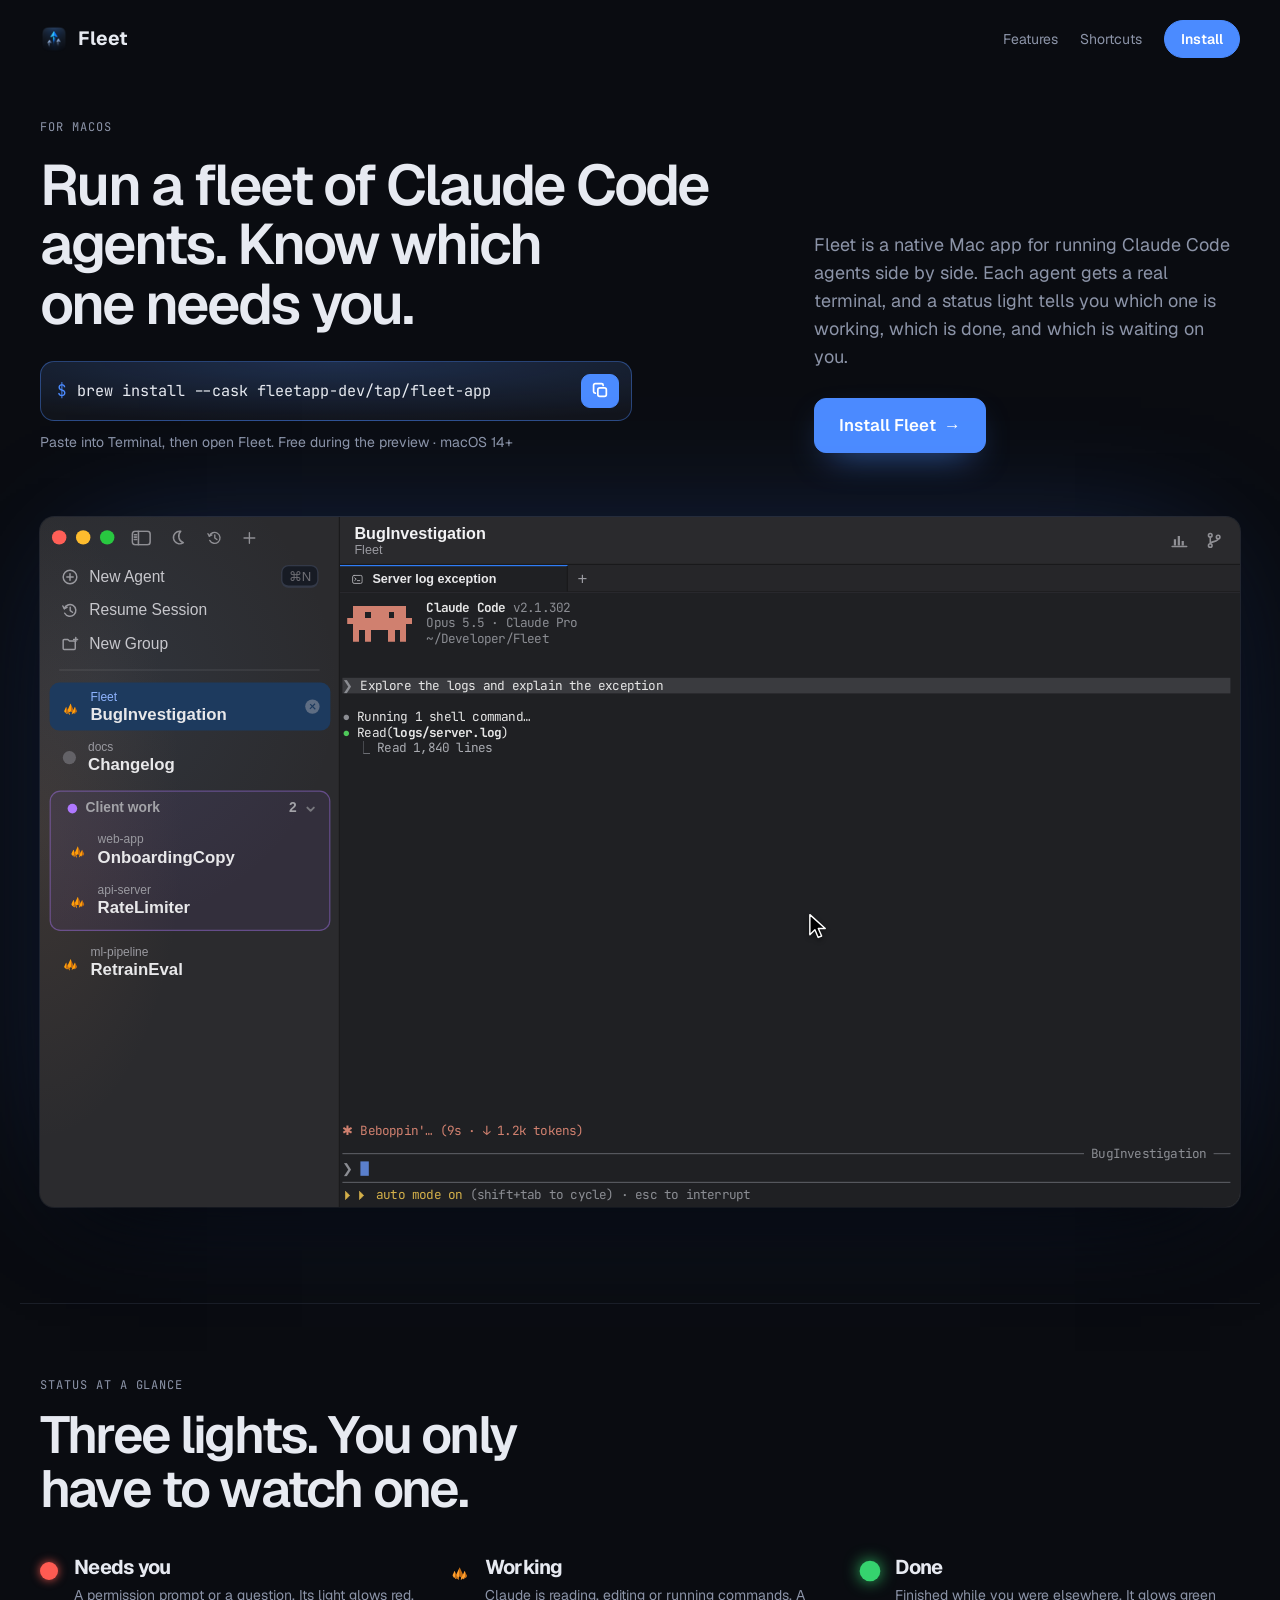
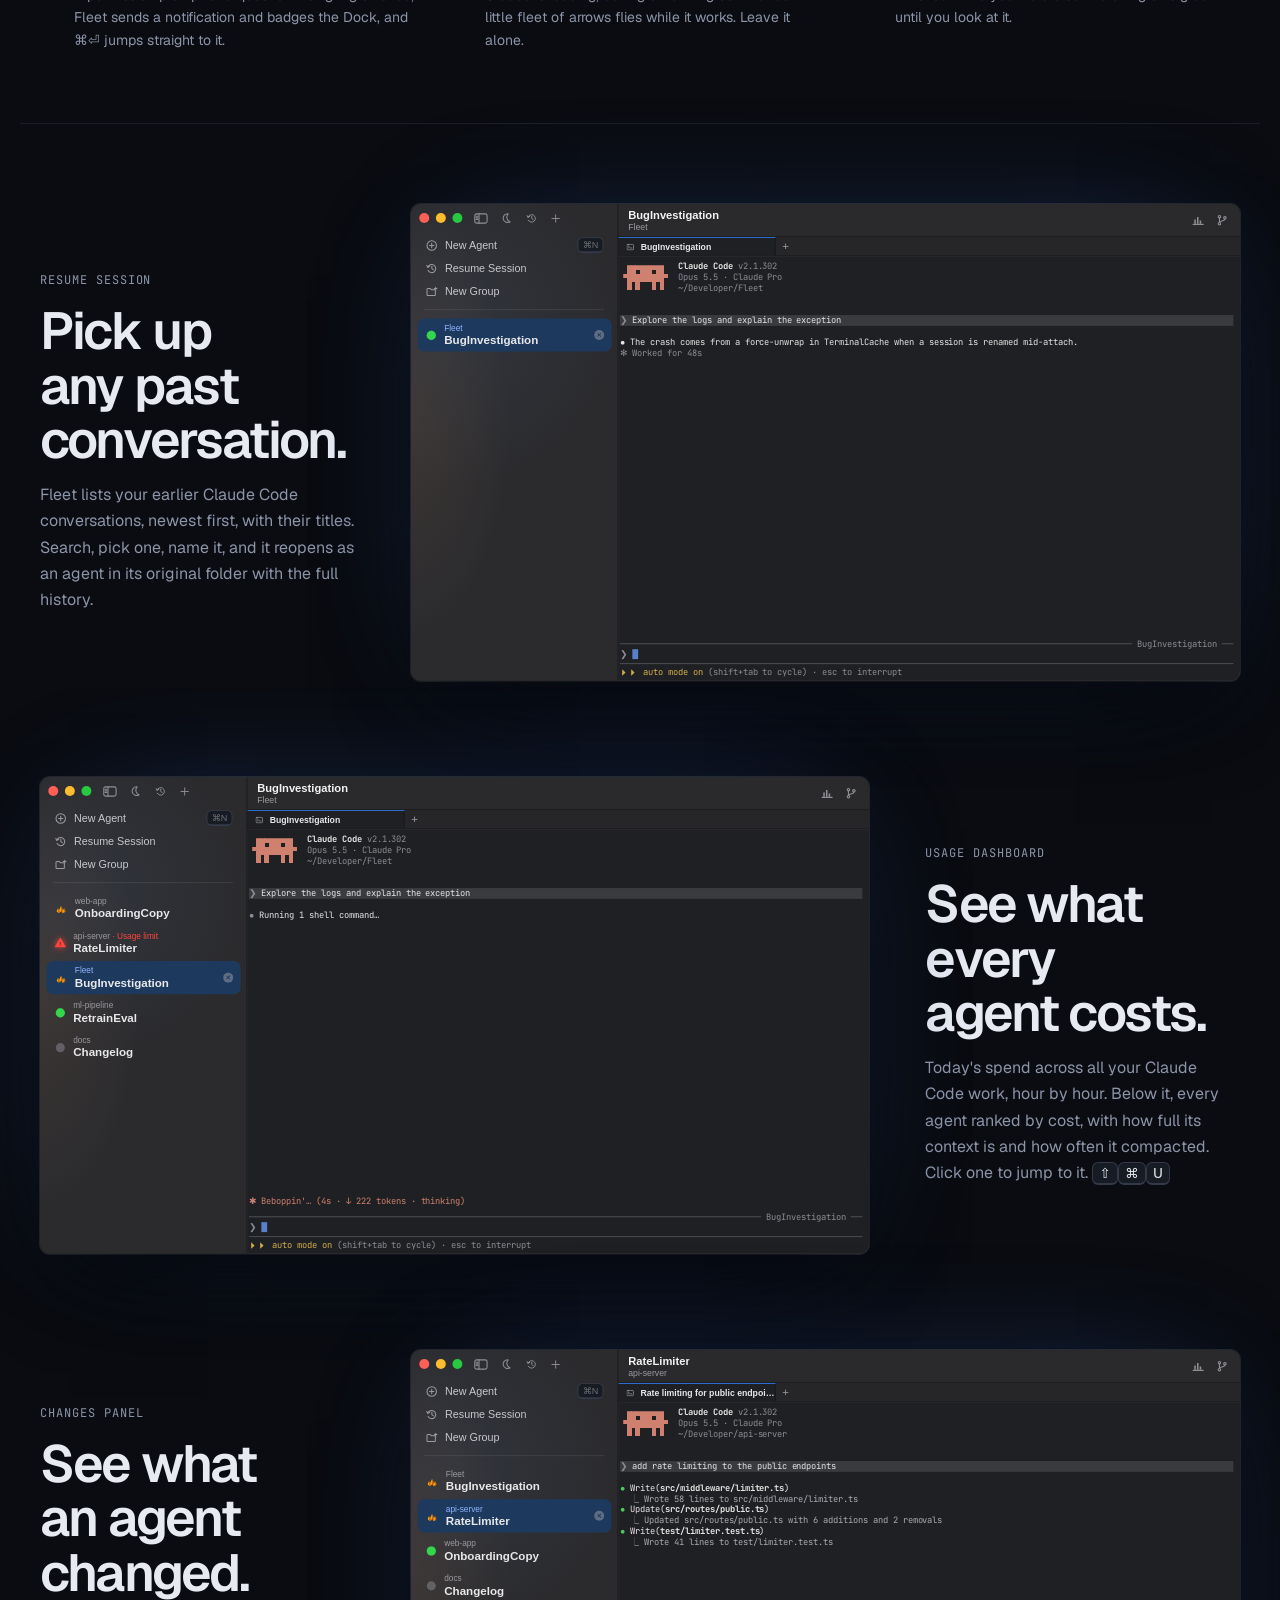
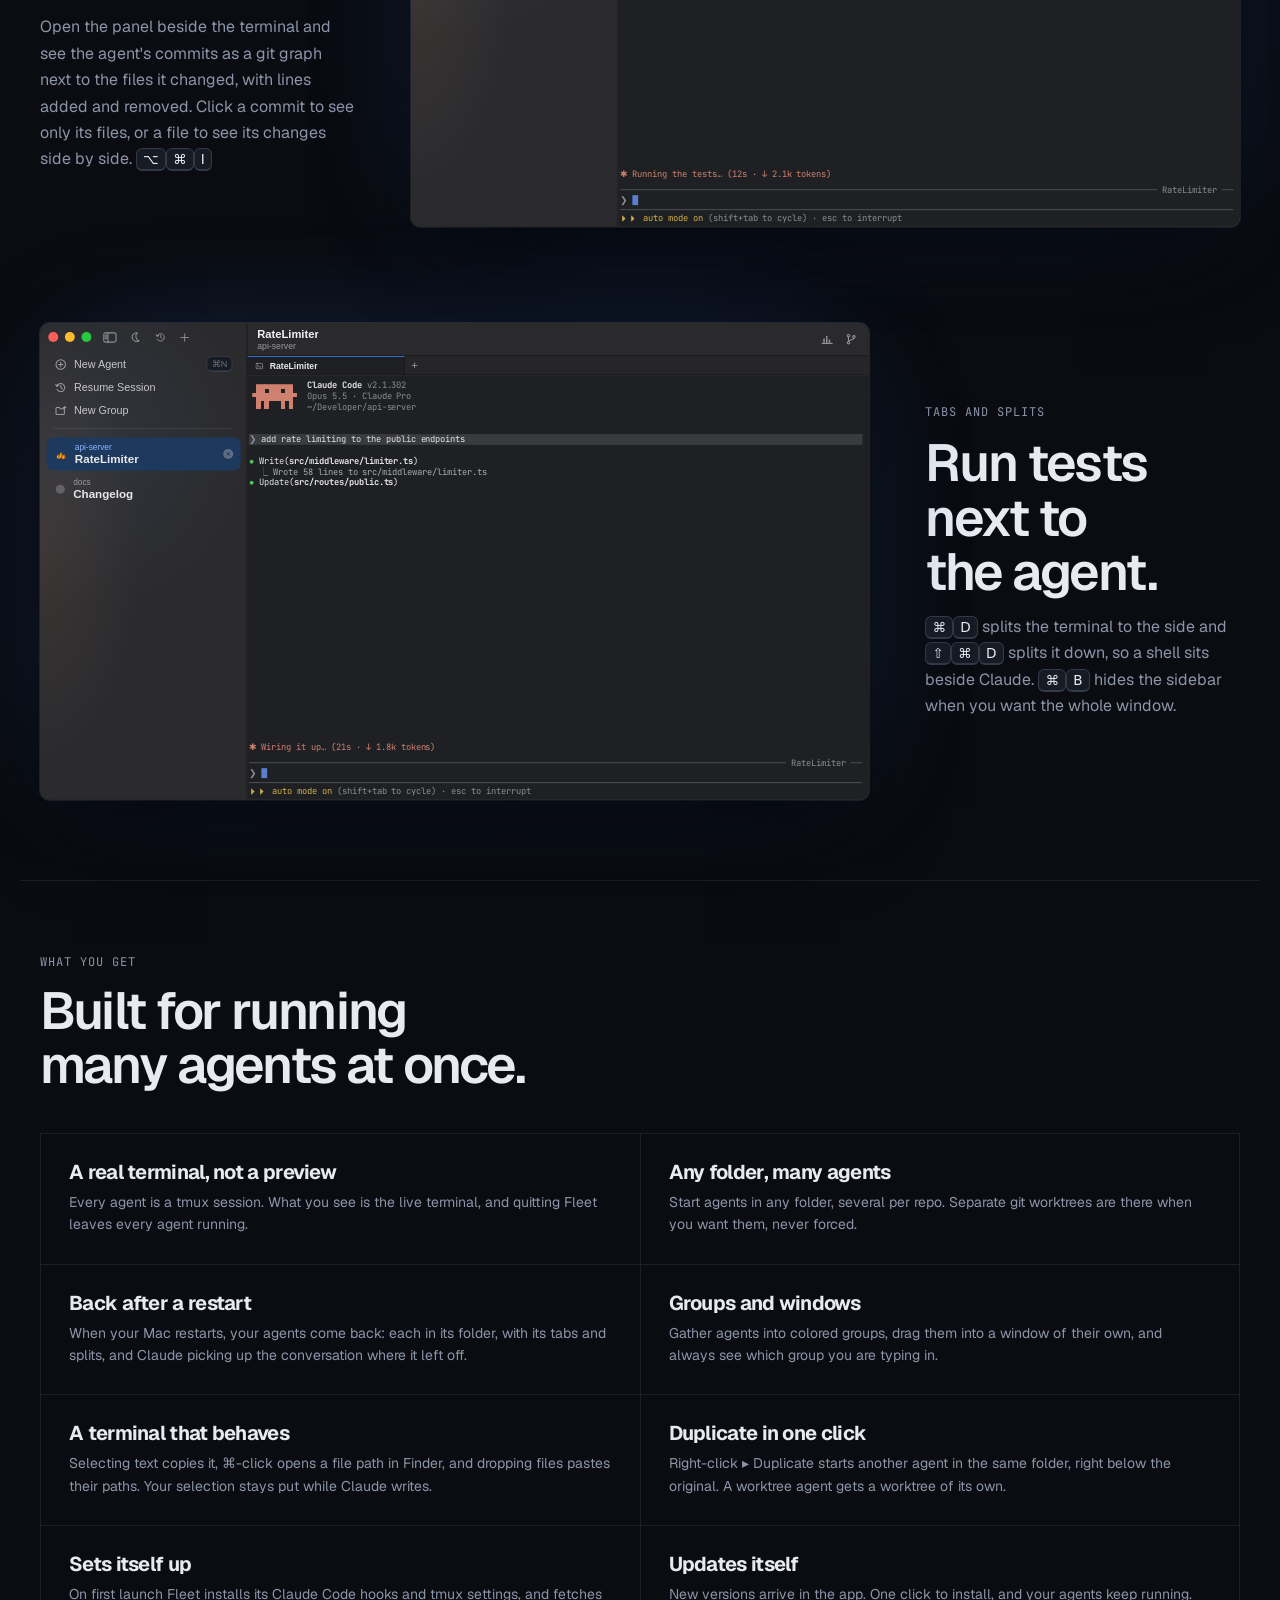
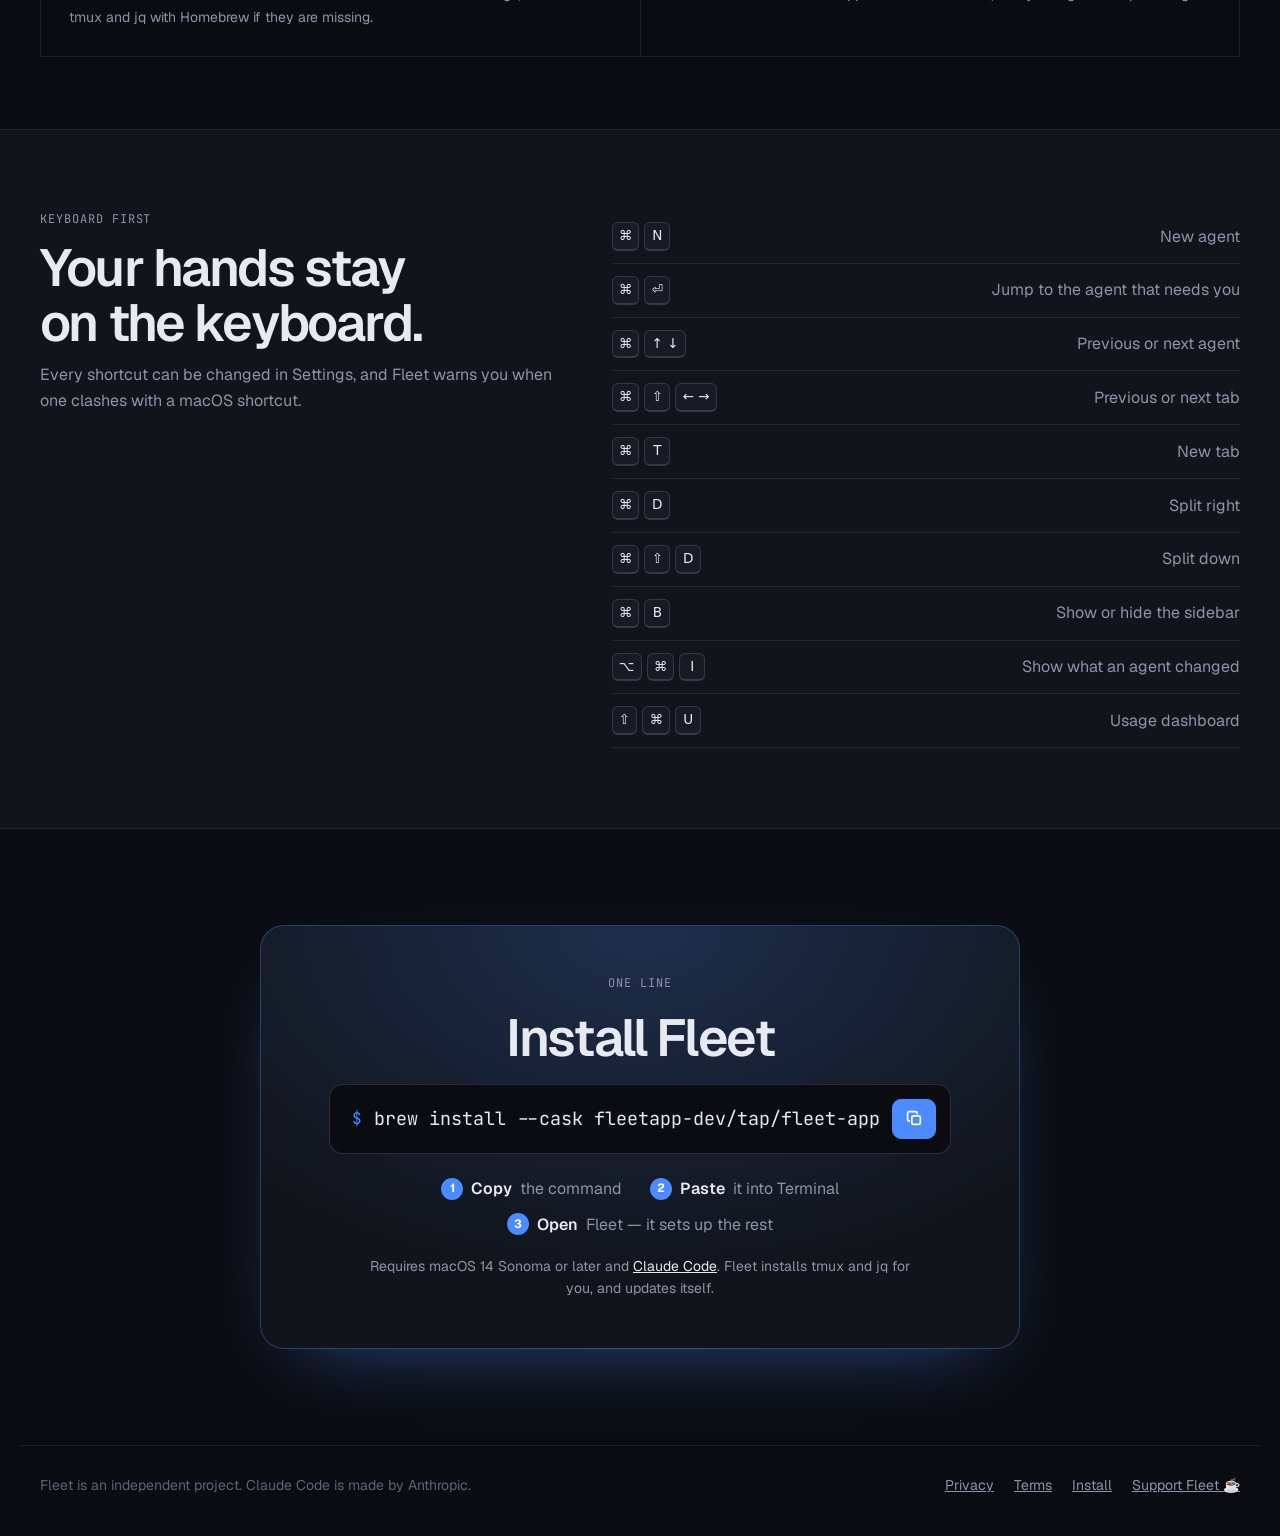
==== commit 31cf202f: "Publish fleetapp.dev DavidKras95/fleet@ad3cdf71cc2eef590adce8a89157bc181746bb14" ====
--- a/index.html
+++ b/index.html
@@ -1 +1 @@
-<!DOCTYPE html><html lang="en"><head><meta charset="utf-8"><meta name="viewport" content="width=device-width, initial-scale=1, viewport-fit=cover"><title>Fleet: run Claude Code agents side by side on your Mac</title><meta name="description" content="A native macOS app for running many Claude Code agents in parallel. Real terminals, live status lights, and one shortcut to whichever agent needs you."><meta name="theme-color" content="#0a0c11"><link rel="icon" type="image/png" href="/icon-64.png"><link rel="apple-touch-icon" href="/icon-180.png"><meta property="og:type" content="website"><meta property="og:title" content="Fleet: run Claude Code agents side by side on your Mac"><meta property="og:description" content="A native macOS app for running many Claude Code agents in parallel. Real terminals, live status lights, and one shortcut to whichever agent needs you."><meta property="og:image" content="https://fleetapp.dev/icon-256.png"><meta name="twitter:card" content="summary"><link rel="stylesheet" href="/_astro/SiteFooter.CfHD1hxW.css"><link rel="stylesheet" href="/_astro/index.CtMBN784.css"></head><body><header class="nav wrap" data-astro-cid-lcdefpme><a class="brand" href="/" data-astro-cid-lcdefpme><img src="/icon-64.png" alt="" width="28" height="28" data-astro-cid-lcdefpme>Fleet</a><nav aria-label="Main" data-astro-cid-lcdefpme><a href="#features" data-astro-cid-lcdefpme>Features</a><a href="#shortcuts" data-astro-cid-lcdefpme>Shortcuts</a><a class="nav-cta" href="#install" data-astro-cid-lcdefpme>Install</a></nav></header><main data-astro-cid-lcdefpme><section class="hero wrap" data-astro-cid-lcdefpme><div class="hero-head" data-astro-cid-lcdefpme><p class="eyebrow" data-astro-cid-lcdefpme>For macOS</p><h1 data-astro-cid-lcdefpme>Run a fleet of Claude&nbsp;Code agents. Know which one needs&nbsp;you.</h1><div class="hero-install" data-astro-cid-lcdefpme><div class="cmd" data-astro-cid-lcdefpme><span class="prompt" aria-hidden="true" data-astro-cid-lcdefpme>$</span><code id="hero-cmd" data-astro-cid-lcdefpme>brew install --cask fleetapp-dev/tap/fleet-app</code><button type="button" class="copy" data-copy="hero-cmd" aria-label="Copy command" title="Copy" data-astro-cid-lcdefpme><svg class="i-copy" viewBox="0 0 16 16" aria-hidden="true" data-astro-cid-lcdefpme><rect x="5.5" y="5.5" width="8" height="8" rx="1.8" data-astro-cid-lcdefpme></rect><path d="M10.5 3.2V3a1.5 1.5 0 0 0-1.5-1.5H3A1.5 1.5 0 0 0 1.5 3v6A1.5 1.5 0 0 0 3 10.5h.2" data-astro-cid-lcdefpme></path></svg><svg class="i-done" viewBox="0 0 16 16" aria-hidden="true" data-astro-cid-lcdefpme><path d="M3 8.5l3.2 3L13 4.5" data-astro-cid-lcdefpme></path></svg></button></div><p class="hero-note" data-astro-cid-lcdefpme>Paste into Terminal, then open Fleet. Free during the preview · macOS 14+</p></div></div><div class="hero-copy" data-astro-cid-lcdefpme><p class="lede" data-astro-cid-lcdefpme>Fleet is a native Mac app for running Claude Code agents side by side. Each agent gets a real terminal, and a status light tells you which one is working, which is done, and which is waiting on you.</p><div class="cta-row" data-astro-cid-lcdefpme><a class="btn primary big" href="#install" data-astro-cid-lcdefpme>Install Fleet <span aria-hidden="true" data-astro-cid-lcdefpme>→</span></a></div></div><figure class="fw-frame" data-scene="hero" aria-label="Fleet window: five agents in the sidebar. One asks for permission, the user jumps to it with Command-Return and approves, another hits its usage limit, and another finishes."><div class="fw" aria-hidden="true"><span class="fw-lights"><i></i><i></i><i></i></span><aside class="fw-side"><div class="fw-toolbar"><svg viewBox="0 0 18 14"><rect x="1" y="1" width="16" height="12" rx="2.5"></rect><path d="M6.5 1v12M2.8 4h2M2.8 6.2h2M2.8 8.4h2"></path></svg><svg viewBox="0 0 16 16"><path d="M9.5 2.2A6 6 0 1 0 12 13a6.5 6.5 0 0 1-2.5-10.8z"></path></svg><svg viewBox="0 0 16 16"><path d="M2.6 6.2A5.6 5.6 0 1 1 3 10.5"></path><path d="M1.2 3.6l1.4 2.6 2.6-1.3"></path><path d="M8.2 4.8V8l2.2 1.6"></path></svg><svg viewBox="0 0 16 16"><path d="M8 2.5v11M2.5 8h11"></path></svg></div><ul class="fw-cubes"></ul><div class="fw-actions"><span class="fw-act" data-act="resume"><svg viewBox="0 0 16 16"><path d="M2.6 6.2A5.6 5.6 0 1 1 3 10.5"></path><path d="M1.2 3.6l1.4 2.6 2.6-1.3"></path><path d="M8.2 4.8V8l2.2 1.6"></path></svg>Resume Session</span><span class="fw-act" data-act="new"><svg viewBox="0 0 16 16"><circle cx="8" cy="8" r="6.5" class="fill"></circle><path d="M8 5v6M5 8h6" class="cut"></path></svg>New Agent</span></div><div class="fw-waiting" hidden><svg viewBox="0 0 16 16"><path class="fill" d="M8 1.5a4.5 4.5 0 0 0-4.5 4.5v3L2 11.5h12L12.5 9V6A4.5 4.5 0 0 0 8 1.5zM6.3 13a1.8 1.8 0 0 0 3.4 0z"></path></svg><span data-waiting-text>1 waiting — ⌘⏎ to jump</span></div></aside><section class="fw-main"><div class="fw-title"><svg class="fw-title-toggle" viewBox="0 0 18 14"><rect x="1" y="1" width="16" height="12" rx="2.5"></rect><path d="M6.5 1v12M2.8 4h2M2.8 6.2h2M2.8 8.4h2"></path></svg><span data-title>Fleet</span><svg class="fw-chart" viewBox="0 0 16 14"><path d="M1.5 12.5h13"></path><path class="fill" d="M3 6h2v5.5H3zM6.5 3h2v8.5h-2zM10 7.5h2v4h-2z"></path></svg></div><div class="fw-tabs"><span class="fw-tab"><svg viewBox="0 0 14 12"><rect x="0.8" y="0.8" width="12.4" height="10.4" rx="2"></rect><path d="M3.5 4l2 1.7-2 1.7M7 7.6h3"></path></svg>2.1.302</span><span class="fw-tab-add">+</span></div><div class="fw-panes" data-layout="1"></div><div class="fw-status"><span data-status-left></span><span data-status-right></span></div><div class="fw-dash" hidden></div></section><div class="fw-dim" hidden></div><div class="fw-sheet" hidden></div><div class="fw-keycast" hidden></div><svg class="fw-cursor" viewBox="0 0 16 24" hidden><path d="M1.5 1.5v18.2l4.6-4.4 3 6.9 3.1-1.3-3-6.8h6.3z"></path></svg></div></figure><script type="module" src="/_astro/FleetWindow.astro_astro_type_script_index_0_lang.ibODrHuZ.js"></script></section><section class="lights wrap" aria-labelledby="lights-h" data-astro-cid-lcdefpme><div class="section-head" data-astro-cid-lcdefpme><p class="eyebrow" data-astro-cid-lcdefpme>Status at a glance</p><h2 id="lights-h" data-astro-cid-lcdefpme>Three lights. You only have to watch one.</h2></div><ul class="light-list" data-astro-cid-lcdefpme><li data-astro-cid-lcdefpme><span class="light big" data-state="input" data-astro-cid-lcdefpme></span><div data-astro-cid-lcdefpme><h3 data-astro-cid-lcdefpme>Needs you</h3><p data-astro-cid-lcdefpme>A permission prompt or a question. Fleet sends a notification, badges the Dock, and ⌘⏎ jumps straight to it.</p></div></li><li data-astro-cid-lcdefpme><span class="light big" data-state="busy" data-astro-cid-lcdefpme></span><div data-astro-cid-lcdefpme><h3 data-astro-cid-lcdefpme>Working</h3><p data-astro-cid-lcdefpme>Claude is reading, editing or running commands. Leave it alone.</p></div></li><li data-astro-cid-lcdefpme><span class="light big" data-state="done" data-unseen data-astro-cid-lcdefpme></span><div data-astro-cid-lcdefpme><h3 data-astro-cid-lcdefpme>Done</h3><p data-astro-cid-lcdefpme>Finished while you were elsewhere. It keeps blinking until you look at it.</p></div></li></ul></section><section class="showcase wrap" aria-label="Fleet in use" data-astro-cid-lcdefpme><div class="show-row" data-astro-cid-lcdefpme><div class="show-copy" data-astro-cid-lcdefpme><p class="eyebrow" data-astro-cid-lcdefpme>Resume Session</p><h2 data-astro-cid-lcdefpme>Pick up any past conversation.</h2><p class="sub" data-astro-cid-lcdefpme>Fleet lists your earlier Claude Code conversations, newest first, with their titles. Search, pick one, name it, and it reopens as an agent in its original folder with the full history.</p></div><figure class="fw-frame" data-scene="resume" aria-label="Fleet window: the user opens Resume Session, searches for token, picks a past conversation, and it reopens as a new agent."><div class="fw" aria-hidden="true"><span class="fw-lights"><i></i><i></i><i></i></span><aside class="fw-side"><div class="fw-toolbar"><svg viewBox="0 0 18 14"><rect x="1" y="1" width="16" height="12" rx="2.5"></rect><path d="M6.5 1v12M2.8 4h2M2.8 6.2h2M2.8 8.4h2"></path></svg><svg viewBox="0 0 16 16"><path d="M9.5 2.2A6 6 0 1 0 12 13a6.5 6.5 0 0 1-2.5-10.8z"></path></svg><svg viewBox="0 0 16 16"><path d="M2.6 6.2A5.6 5.6 0 1 1 3 10.5"></path><path d="M1.2 3.6l1.4 2.6 2.6-1.3"></path><path d="M8.2 4.8V8l2.2 1.6"></path></svg><svg viewBox="0 0 16 16"><path d="M8 2.5v11M2.5 8h11"></path></svg></div><ul class="fw-cubes"></ul><div class="fw-actions"><span class="fw-act" data-act="resume"><svg viewBox="0 0 16 16"><path d="M2.6 6.2A5.6 5.6 0 1 1 3 10.5"></path><path d="M1.2 3.6l1.4 2.6 2.6-1.3"></path><path d="M8.2 4.8V8l2.2 1.6"></path></svg>Resume Session</span><span class="fw-act" data-act="new"><svg viewBox="0 0 16 16"><circle cx="8" cy="8" r="6.5" class="fill"></circle><path d="M8 5v6M5 8h6" class="cut"></path></svg>New Agent</span></div><div class="fw-waiting" hidden><svg viewBox="0 0 16 16"><path class="fill" d="M8 1.5a4.5 4.5 0 0 0-4.5 4.5v3L2 11.5h12L12.5 9V6A4.5 4.5 0 0 0 8 1.5zM6.3 13a1.8 1.8 0 0 0 3.4 0z"></path></svg><span data-waiting-text>1 waiting — ⌘⏎ to jump</span></div></aside><section class="fw-main"><div class="fw-title"><svg class="fw-title-toggle" viewBox="0 0 18 14"><rect x="1" y="1" width="16" height="12" rx="2.5"></rect><path d="M6.5 1v12M2.8 4h2M2.8 6.2h2M2.8 8.4h2"></path></svg><span data-title>Fleet</span><svg class="fw-chart" viewBox="0 0 16 14"><path d="M1.5 12.5h13"></path><path class="fill" d="M3 6h2v5.5H3zM6.5 3h2v8.5h-2zM10 7.5h2v4h-2z"></path></svg></div><div class="fw-tabs"><span class="fw-tab"><svg viewBox="0 0 14 12"><rect x="0.8" y="0.8" width="12.4" height="10.4" rx="2"></rect><path d="M3.5 4l2 1.7-2 1.7M7 7.6h3"></path></svg>2.1.302</span><span class="fw-tab-add">+</span></div><div class="fw-panes" data-layout="1"></div><div class="fw-status"><span data-status-left></span><span data-status-right></span></div><div class="fw-dash" hidden></div></section><div class="fw-dim" hidden></div><div class="fw-sheet" hidden></div><div class="fw-keycast" hidden></div><svg class="fw-cursor" viewBox="0 0 16 24" hidden><path d="M1.5 1.5v18.2l4.6-4.4 3 6.9 3.1-1.3-3-6.8h6.3z"></path></svg></div></figure></div><div class="show-row flip" data-astro-cid-lcdefpme><div class="show-copy" data-astro-cid-lcdefpme><p class="eyebrow" data-astro-cid-lcdefpme>Usage dashboard</p><h2 data-astro-cid-lcdefpme>See what every agent costs.</h2><p class="sub" data-astro-cid-lcdefpme>Today's spend across all your Claude Code work, hour by hour. Below it, every agent ranked by cost, with how full its context is and how often it compacted. Click one to jump to it. <kbd data-astro-cid-lcdefpme>⇧</kbd><kbd data-astro-cid-lcdefpme>⌘</kbd><kbd data-astro-cid-lcdefpme>U</kbd></p></div><figure class="fw-frame" data-scene="dashboard" aria-label="Fleet window: the user opens the usage dashboard. Today's cost and an hourly chart sit above the agents, ranked by cost; the numbers climb, then the user clicks the agent that hit its usage limit."><div class="fw" aria-hidden="true"><span class="fw-lights"><i></i><i></i><i></i></span><aside class="fw-side"><div class="fw-toolbar"><svg viewBox="0 0 18 14"><rect x="1" y="1" width="16" height="12" rx="2.5"></rect><path d="M6.5 1v12M2.8 4h2M2.8 6.2h2M2.8 8.4h2"></path></svg><svg viewBox="0 0 16 16"><path d="M9.5 2.2A6 6 0 1 0 12 13a6.5 6.5 0 0 1-2.5-10.8z"></path></svg><svg viewBox="0 0 16 16"><path d="M2.6 6.2A5.6 5.6 0 1 1 3 10.5"></path><path d="M1.2 3.6l1.4 2.6 2.6-1.3"></path><path d="M8.2 4.8V8l2.2 1.6"></path></svg><svg viewBox="0 0 16 16"><path d="M8 2.5v11M2.5 8h11"></path></svg></div><ul class="fw-cubes"></ul><div class="fw-actions"><span class="fw-act" data-act="resume"><svg viewBox="0 0 16 16"><path d="M2.6 6.2A5.6 5.6 0 1 1 3 10.5"></path><path d="M1.2 3.6l1.4 2.6 2.6-1.3"></path><path d="M8.2 4.8V8l2.2 1.6"></path></svg>Resume Session</span><span class="fw-act" data-act="new"><svg viewBox="0 0 16 16"><circle cx="8" cy="8" r="6.5" class="fill"></circle><path d="M8 5v6M5 8h6" class="cut"></path></svg>New Agent</span></div><div class="fw-waiting" hidden><svg viewBox="0 0 16 16"><path class="fill" d="M8 1.5a4.5 4.5 0 0 0-4.5 4.5v3L2 11.5h12L12.5 9V6A4.5 4.5 0 0 0 8 1.5zM6.3 13a1.8 1.8 0 0 0 3.4 0z"></path></svg><span data-waiting-text>1 waiting — ⌘⏎ to jump</span></div></aside><section class="fw-main"><div class="fw-title"><svg class="fw-title-toggle" viewBox="0 0 18 14"><rect x="1" y="1" width="16" height="12" rx="2.5"></rect><path d="M6.5 1v12M2.8 4h2M2.8 6.2h2M2.8 8.4h2"></path></svg><span data-title>Fleet</span><svg class="fw-chart" viewBox="0 0 16 14"><path d="M1.5 12.5h13"></path><path class="fill" d="M3 6h2v5.5H3zM6.5 3h2v8.5h-2zM10 7.5h2v4h-2z"></path></svg></div><div class="fw-tabs"><span class="fw-tab"><svg viewBox="0 0 14 12"><rect x="0.8" y="0.8" width="12.4" height="10.4" rx="2"></rect><path d="M3.5 4l2 1.7-2 1.7M7 7.6h3"></path></svg>2.1.302</span><span class="fw-tab-add">+</span></div><div class="fw-panes" data-layout="1"></div><div class="fw-status"><span data-status-left></span><span data-status-right></span></div><div class="fw-dash" hidden></div></section><div class="fw-dim" hidden></div><div class="fw-sheet" hidden></div><div class="fw-keycast" hidden></div><svg class="fw-cursor" viewBox="0 0 16 24" hidden><path d="M1.5 1.5v18.2l4.6-4.4 3 6.9 3.1-1.3-3-6.8h6.3z"></path></svg></div></figure></div><div class="show-row" data-astro-cid-lcdefpme><div class="show-copy" data-astro-cid-lcdefpme><p class="eyebrow" data-astro-cid-lcdefpme>Tabs and splits</p><h2 data-astro-cid-lcdefpme>Run tests next to the agent.</h2><p class="sub" data-astro-cid-lcdefpme><kbd data-astro-cid-lcdefpme>⌘</kbd><kbd data-astro-cid-lcdefpme>D</kbd> splits the terminal to the side and <kbd data-astro-cid-lcdefpme>⇧</kbd><kbd data-astro-cid-lcdefpme>⌘</kbd><kbd data-astro-cid-lcdefpme>D</kbd> splits it down, so a shell sits beside Claude. <kbd data-astro-cid-lcdefpme>⌘</kbd><kbd data-astro-cid-lcdefpme>B</kbd> hides the sidebar when you want the whole window.</p></div><figure class="fw-frame" data-scene="split" aria-label="Fleet window: the terminal splits right to run tests, splits down to show a git diff, then the sidebar hides and returns."><div class="fw" aria-hidden="true"><span class="fw-lights"><i></i><i></i><i></i></span><aside class="fw-side"><div class="fw-toolbar"><svg viewBox="0 0 18 14"><rect x="1" y="1" width="16" height="12" rx="2.5"></rect><path d="M6.5 1v12M2.8 4h2M2.8 6.2h2M2.8 8.4h2"></path></svg><svg viewBox="0 0 16 16"><path d="M9.5 2.2A6 6 0 1 0 12 13a6.5 6.5 0 0 1-2.5-10.8z"></path></svg><svg viewBox="0 0 16 16"><path d="M2.6 6.2A5.6 5.6 0 1 1 3 10.5"></path><path d="M1.2 3.6l1.4 2.6 2.6-1.3"></path><path d="M8.2 4.8V8l2.2 1.6"></path></svg><svg viewBox="0 0 16 16"><path d="M8 2.5v11M2.5 8h11"></path></svg></div><ul class="fw-cubes"></ul><div class="fw-actions"><span class="fw-act" data-act="resume"><svg viewBox="0 0 16 16"><path d="M2.6 6.2A5.6 5.6 0 1 1 3 10.5"></path><path d="M1.2 3.6l1.4 2.6 2.6-1.3"></path><path d="M8.2 4.8V8l2.2 1.6"></path></svg>Resume Session</span><span class="fw-act" data-act="new"><svg viewBox="0 0 16 16"><circle cx="8" cy="8" r="6.5" class="fill"></circle><path d="M8 5v6M5 8h6" class="cut"></path></svg>New Agent</span></div><div class="fw-waiting" hidden><svg viewBox="0 0 16 16"><path class="fill" d="M8 1.5a4.5 4.5 0 0 0-4.5 4.5v3L2 11.5h12L12.5 9V6A4.5 4.5 0 0 0 8 1.5zM6.3 13a1.8 1.8 0 0 0 3.4 0z"></path></svg><span data-waiting-text>1 waiting — ⌘⏎ to jump</span></div></aside><section class="fw-main"><div class="fw-title"><svg class="fw-title-toggle" viewBox="0 0 18 14"><rect x="1" y="1" width="16" height="12" rx="2.5"></rect><path d="M6.5 1v12M2.8 4h2M2.8 6.2h2M2.8 8.4h2"></path></svg><span data-title>Fleet</span><svg class="fw-chart" viewBox="0 0 16 14"><path d="M1.5 12.5h13"></path><path class="fill" d="M3 6h2v5.5H3zM6.5 3h2v8.5h-2zM10 7.5h2v4h-2z"></path></svg></div><div class="fw-tabs"><span class="fw-tab"><svg viewBox="0 0 14 12"><rect x="0.8" y="0.8" width="12.4" height="10.4" rx="2"></rect><path d="M3.5 4l2 1.7-2 1.7M7 7.6h3"></path></svg>2.1.302</span><span class="fw-tab-add">+</span></div><div class="fw-panes" data-layout="1"></div><div class="fw-status"><span data-status-left></span><span data-status-right></span></div><div class="fw-dash" hidden></div></section><div class="fw-dim" hidden></div><div class="fw-sheet" hidden></div><div class="fw-keycast" hidden></div><svg class="fw-cursor" viewBox="0 0 16 24" hidden><path d="M1.5 1.5v18.2l4.6-4.4 3 6.9 3.1-1.3-3-6.8h6.3z"></path></svg></div></figure></div></section><section id="features" class="features wrap" aria-labelledby="features-h" data-astro-cid-lcdefpme><div class="section-head" data-astro-cid-lcdefpme><p class="eyebrow" data-astro-cid-lcdefpme>What you get</p><h2 id="features-h" data-astro-cid-lcdefpme>Built for running many agents at once.</h2></div><div class="feature-grid" data-astro-cid-lcdefpme><article data-astro-cid-lcdefpme><h3 data-astro-cid-lcdefpme>A real terminal, not a preview</h3><p data-astro-cid-lcdefpme>Every agent is a tmux session. What you see is the live terminal, and quitting Fleet leaves every agent running.</p></article><article data-astro-cid-lcdefpme><h3 data-astro-cid-lcdefpme>Any folder, many agents</h3><p data-astro-cid-lcdefpme>Start agents in any folder, several per repo. Separate git worktrees are there when you want them, never forced.</p></article><article data-astro-cid-lcdefpme><h3 data-astro-cid-lcdefpme>Sets itself up</h3><p data-astro-cid-lcdefpme>On first launch Fleet installs its Claude Code hooks and tmux settings, and fetches tmux and jq with Homebrew if they are missing.</p></article><article data-astro-cid-lcdefpme><h3 data-astro-cid-lcdefpme>Updates itself</h3><p data-astro-cid-lcdefpme>New versions arrive in the app. One click to install, and your agents keep running.</p></article></div></section><section id="shortcuts" class="shortcuts-band" aria-labelledby="shortcuts-h" data-astro-cid-lcdefpme><div class="wrap shortcuts" data-astro-cid-lcdefpme><div class="section-head" data-astro-cid-lcdefpme><p class="eyebrow" data-astro-cid-lcdefpme>Keyboard first</p><h2 id="shortcuts-h" data-astro-cid-lcdefpme>Your hands stay on the keyboard.</h2><p class="sub" data-astro-cid-lcdefpme>Every shortcut can be changed in Settings, and Fleet warns you when one clashes with a macOS shortcut.</p></div><dl class="keys" data-astro-cid-lcdefpme><div data-astro-cid-lcdefpme><dt data-astro-cid-lcdefpme><kbd data-astro-cid-lcdefpme>⌘</kbd><kbd data-astro-cid-lcdefpme>N</kbd></dt><dd data-astro-cid-lcdefpme>New agent</dd></div><div data-astro-cid-lcdefpme><dt data-astro-cid-lcdefpme><kbd data-astro-cid-lcdefpme>⌘</kbd><kbd data-astro-cid-lcdefpme>⏎</kbd></dt><dd data-astro-cid-lcdefpme>Jump to the agent that needs you</dd></div><div data-astro-cid-lcdefpme><dt data-astro-cid-lcdefpme><kbd data-astro-cid-lcdefpme>⌘</kbd><kbd data-astro-cid-lcdefpme>↑ ↓</kbd></dt><dd data-astro-cid-lcdefpme>Previous or next agent</dd></div><div data-astro-cid-lcdefpme><dt data-astro-cid-lcdefpme><kbd data-astro-cid-lcdefpme>⌘</kbd><kbd data-astro-cid-lcdefpme>⇧</kbd><kbd data-astro-cid-lcdefpme>← →</kbd></dt><dd data-astro-cid-lcdefpme>Previous or next tab</dd></div><div data-astro-cid-lcdefpme><dt data-astro-cid-lcdefpme><kbd data-astro-cid-lcdefpme>⌘</kbd><kbd data-astro-cid-lcdefpme>T</kbd></dt><dd data-astro-cid-lcdefpme>New tab</dd></div><div data-astro-cid-lcdefpme><dt data-astro-cid-lcdefpme><kbd data-astro-cid-lcdefpme>⌘</kbd><kbd data-astro-cid-lcdefpme>D</kbd></dt><dd data-astro-cid-lcdefpme>Split right</dd></div><div data-astro-cid-lcdefpme><dt data-astro-cid-lcdefpme><kbd data-astro-cid-lcdefpme>⌘</kbd><kbd data-astro-cid-lcdefpme>⇧</kbd><kbd data-astro-cid-lcdefpme>D</kbd></dt><dd data-astro-cid-lcdefpme>Split down</dd></div><div data-astro-cid-lcdefpme><dt data-astro-cid-lcdefpme><kbd data-astro-cid-lcdefpme>⌘</kbd><kbd data-astro-cid-lcdefpme>B</kbd></dt><dd data-astro-cid-lcdefpme>Show or hide the sidebar</dd></div><div data-astro-cid-lcdefpme><dt data-astro-cid-lcdefpme><kbd data-astro-cid-lcdefpme>⇧</kbd><kbd data-astro-cid-lcdefpme>⌘</kbd><kbd data-astro-cid-lcdefpme>U</kbd></dt><dd data-astro-cid-lcdefpme>Usage dashboard</dd></div></dl></div></section><section id="install" class="install wrap" aria-labelledby="install-h" data-astro-cid-lcdefpme><div class="install-card" data-astro-cid-lcdefpme><p class="eyebrow" data-astro-cid-lcdefpme>One line</p><h2 id="install-h" data-astro-cid-lcdefpme>Install Fleet</h2><div class="cmd big" data-astro-cid-lcdefpme><span class="prompt" aria-hidden="true" data-astro-cid-lcdefpme>$</span><code id="brew-cmd" data-astro-cid-lcdefpme>brew install --cask fleetapp-dev/tap/fleet-app</code><button type="button" class="copy" data-copy="brew-cmd" aria-label="Copy command" title="Copy" data-astro-cid-lcdefpme><svg class="i-copy" viewBox="0 0 16 16" aria-hidden="true" data-astro-cid-lcdefpme><rect x="5.5" y="5.5" width="8" height="8" rx="1.8" data-astro-cid-lcdefpme></rect><path d="M10.5 3.2V3a1.5 1.5 0 0 0-1.5-1.5H3A1.5 1.5 0 0 0 1.5 3v6A1.5 1.5 0 0 0 3 10.5h.2" data-astro-cid-lcdefpme></path></svg><svg class="i-done" viewBox="0 0 16 16" aria-hidden="true" data-astro-cid-lcdefpme><path d="M3 8.5l3.2 3L13 4.5" data-astro-cid-lcdefpme></path></svg></button></div><ol class="steps" data-astro-cid-lcdefpme><li data-astro-cid-lcdefpme><b data-astro-cid-lcdefpme>Copy</b> the command</li><li data-astro-cid-lcdefpme><b data-astro-cid-lcdefpme>Paste</b> it into Terminal</li><li data-astro-cid-lcdefpme><b data-astro-cid-lcdefpme>Open</b> Fleet — it sets up the rest</li></ol><p class="alt" data-astro-cid-lcdefpme>Requires macOS 14 Sonoma or later and <a href="https://claude.com/claude-code" data-astro-cid-lcdefpme>Claude Code</a>. Fleet installs tmux and jq for you, and updates itself.</p></div></section></main><footer class="footer wrap" data-astro-cid-nns7i3if><span data-astro-cid-nns7i3if>Fleet is an independent project. Claude Code is made by Anthropic.</span><nav aria-label="Legal" data-astro-cid-nns7i3if><a href="/privacy/" data-astro-cid-nns7i3if>Privacy</a><a href="/terms/" data-astro-cid-nns7i3if>Terms</a><a href="/#install" data-astro-cid-nns7i3if>Install</a></nav></footer><script type="module">var e=document.documentElement,t=matchMedia(`(prefers-reduced-motion: reduce)`);function n(r){if(t.matches)e.style.setProperty(`--p`,`1`);else{let t=r%900/900;e.style.setProperty(`--p`,Math.sin(t*Math.PI).toFixed(3))}requestAnimationFrame(n)}requestAnimationFrame(n);</script></body></html><script type="module">document.querySelectorAll(`[data-copy]`).forEach(e=>{e.addEventListener(`click`,async()=>{let t=document.getElementById(e.dataset.copy);try{await navigator.clipboard.writeText(t.textContent??``),e.dataset.done=``,e.setAttribute(`aria-label`,`Copied`)}catch{getSelection()?.selectAllChildren(t),e.title=`Press ⌘C`}setTimeout(()=>{delete e.dataset.done,e.setAttribute(`aria-label`,`Copy command`),e.title=`Copy`},1600)})});</script>+<!DOCTYPE html><html lang="en"><head><meta charset="utf-8"><meta name="viewport" content="width=device-width, initial-scale=1, viewport-fit=cover"><title>Fleet: run Claude Code agents side by side on your Mac</title><meta name="description" content="A native macOS app for running many Claude Code agents in parallel. Real terminals, live status lights, and one shortcut to whichever agent needs you."><meta name="theme-color" content="#0a0c11"><link rel="icon" type="image/png" href="/icon-64.png"><link rel="apple-touch-icon" href="/icon-180.png"><meta property="og:type" content="website"><meta property="og:title" content="Fleet: run Claude Code agents side by side on your Mac"><meta property="og:description" content="A native macOS app for running many Claude Code agents in parallel. Real terminals, live status lights, and one shortcut to whichever agent needs you."><meta property="og:image" content="https://fleetapp.dev/icon-256.png"><meta name="twitter:card" content="summary"><link rel="stylesheet" href="/_astro/SiteFooter.C0e0E2O3.css"><link rel="stylesheet" href="/_astro/index.CdLWETbk.css"></head><body><header class="nav wrap" data-astro-cid-lcdefpme><a class="brand" href="/" data-astro-cid-lcdefpme><img src="/icon-64.png" alt="" width="28" height="28" data-astro-cid-lcdefpme>Fleet</a><nav aria-label="Main" data-astro-cid-lcdefpme><a href="#features" data-astro-cid-lcdefpme>Features</a><a href="#shortcuts" data-astro-cid-lcdefpme>Shortcuts</a><a class="nav-cta" href="#install" data-astro-cid-lcdefpme>Install</a></nav></header><main data-astro-cid-lcdefpme><section class="hero wrap" data-astro-cid-lcdefpme><div class="hero-head" data-astro-cid-lcdefpme><p class="eyebrow" data-astro-cid-lcdefpme>For macOS</p><h1 data-astro-cid-lcdefpme>Run a fleet of Claude&nbsp;Code agents. Know which one needs&nbsp;you.</h1><div class="hero-install" data-astro-cid-lcdefpme><div class="cmd" data-astro-cid-lcdefpme><span class="prompt" aria-hidden="true" data-astro-cid-lcdefpme>$</span><code id="hero-cmd" data-astro-cid-lcdefpme>brew install --cask fleetapp-dev/tap/fleet-app</code><button type="button" class="copy" data-copy="hero-cmd" aria-label="Copy command" title="Copy" data-astro-cid-lcdefpme><svg class="i-copy" viewBox="0 0 16 16" aria-hidden="true" data-astro-cid-lcdefpme><rect x="5.5" y="5.5" width="8" height="8" rx="1.8" data-astro-cid-lcdefpme></rect><path d="M10.5 3.2V3a1.5 1.5 0 0 0-1.5-1.5H3A1.5 1.5 0 0 0 1.5 3v6A1.5 1.5 0 0 0 3 10.5h.2" data-astro-cid-lcdefpme></path></svg><svg class="i-done" viewBox="0 0 16 16" aria-hidden="true" data-astro-cid-lcdefpme><path d="M3 8.5l3.2 3L13 4.5" data-astro-cid-lcdefpme></path></svg></button></div><p class="hero-note" data-astro-cid-lcdefpme>Paste into Terminal, then open Fleet. Free during the preview · macOS 14+</p></div></div><div class="hero-copy" data-astro-cid-lcdefpme><p class="lede" data-astro-cid-lcdefpme>Fleet is a native Mac app for running Claude Code agents side by side. Each agent gets a real terminal, and a status light tells you which one is working, which is done, and which is waiting on you.</p><div class="cta-row" data-astro-cid-lcdefpme><a class="btn primary big" href="#install" data-astro-cid-lcdefpme>Install Fleet <span aria-hidden="true" data-astro-cid-lcdefpme>→</span></a></div></div><figure class="fw-frame" data-scene="hero" aria-label="Fleet window: five agents in the sidebar, two of them in a group. One asks for permission, the user jumps to it with Command-Return and approves, another hits its usage limit, and another finishes."><div class="fw" aria-hidden="true"><span class="fw-lights"><i></i><i></i><i></i></span><aside class="fw-side"><div class="fw-toolbar"><svg viewBox="0 0 18 14"><rect x="1" y="1" width="16" height="12" rx="2.5"></rect><path d="M6.5 1v12M2.8 4h2M2.8 6.2h2M2.8 8.4h2"></path></svg><svg viewBox="0 0 16 16"><path d="M9.5 2.2A6 6 0 1 0 12 13a6.5 6.5 0 0 1-2.5-10.8z"></path></svg><svg viewBox="0 0 16 16"><path d="M2.6 6.2A5.6 5.6 0 1 1 3 10.5"></path><path d="M1.2 3.6l1.4 2.6 2.6-1.3"></path><path d="M8.2 4.8V8l2.2 1.6"></path></svg><svg viewBox="0 0 16 16"><path d="M8 2.5v11M2.5 8h11"></path></svg></div><div class="fw-actions"><span class="fw-act" data-act="new"><svg viewBox="0 0 16 16"><circle cx="8" cy="8" r="6.5"></circle><path d="M8 5v6M5 8h6"></path></svg>New Agent<kbd>⌘N</kbd></span><span class="fw-act" data-act="resume"><svg viewBox="0 0 16 16"><path d="M2.6 6.2A5.6 5.6 0 1 1 3 10.5"></path><path d="M1.2 3.6l1.4 2.6 2.6-1.3"></path><path d="M8.2 4.8V8l2.2 1.6"></path></svg>Resume Session</span><span class="fw-act" data-act="group"><svg viewBox="0 0 16 16"><path d="M1.5 4.5V12a1 1 0 0 0 1 1h9.5a1 1 0 0 0 1-1V6a1 1 0 0 0-1-1H7.5L6 3.5H2.5a1 1 0 0 0-1 1z"></path><path d="M13.5 1.5v4M11.5 3.5h4"></path></svg>New Group</span></div><div class="fw-divider"></div><ul class="fw-cubes"></ul></aside><section class="fw-main"><div class="fw-title"><svg class="fw-title-toggle" viewBox="0 0 18 14"><rect x="1" y="1" width="16" height="12" rx="2.5"></rect><path d="M6.5 1v12M2.8 4h2M2.8 6.2h2M2.8 8.4h2"></path></svg><span class="fw-titles"><b data-title>Fleet</b><span data-subtitle></span></span><span class="fw-waiting" hidden><i></i><span data-waiting-text>1 waiting</span></span><svg class="fw-chart" viewBox="0 0 16 14"><path d="M1.5 12.5h13"></path><path class="fill" d="M3 6h2v5.5H3zM6.5 3h2v8.5h-2zM10 7.5h2v4h-2z"></path></svg><svg class="fw-branch" viewBox="0 0 16 16"><circle cx="4.5" cy="3.5" r="1.6"></circle><circle cx="4.5" cy="12.5" r="1.6"></circle><circle cx="11.5" cy="5" r="1.6"></circle><path d="M4.5 5.1v5.8M11.5 6.6c0 3-7 2-7 4.3"></path></svg></div><div class="fw-body"><div class="fw-col"><div class="fw-tabs"><span class="fw-tab"><svg viewBox="0 0 14 12"><rect x="0.8" y="0.8" width="12.4" height="10.4" rx="2"></rect><path d="M3.5 4l2 1.7-2 1.7M7 7.6h3"></path></svg><span data-tab>Claude Code</span></span><span class="fw-tab-add">+</span></div><div class="fw-panes" data-layout="1"></div><div class="fw-dash" hidden></div></div><aside class="fw-insp" hidden></aside></div></section><div class="fw-dim" hidden></div><div class="fw-sheet" hidden></div><div class="fw-keycast" hidden></div><svg class="fw-cursor" viewBox="0 0 16 24" hidden><path d="M1.5 1.5v18.2l4.6-4.4 3 6.9 3.1-1.3-3-6.8h6.3z"></path></svg></div></figure><script type="module" src="/_astro/FleetWindow.astro_astro_type_script_index_0_lang.DP1Zq6wI.js"></script></section><section class="lights wrap" aria-labelledby="lights-h" data-astro-cid-lcdefpme><div class="section-head" data-astro-cid-lcdefpme><p class="eyebrow" data-astro-cid-lcdefpme>Status at a glance</p><h2 id="lights-h" data-astro-cid-lcdefpme>Three lights. You only have to watch one.</h2></div><ul class="light-list" data-astro-cid-lcdefpme><li data-astro-cid-lcdefpme><span class="light big" data-state="input" data-astro-cid-lcdefpme></span><div data-astro-cid-lcdefpme><h3 data-astro-cid-lcdefpme>Needs you</h3><p data-astro-cid-lcdefpme>A permission prompt or a question. Its light glows red, Fleet sends a notification and badges the Dock, and ⌘⏎ jumps straight to it.</p></div></li><li data-astro-cid-lcdefpme><span class="light big flight" data-state="busy" data-astro-cid-lcdefpme><i></i><i></i><i></i></span><div data-astro-cid-lcdefpme><h3 data-astro-cid-lcdefpme>Working</h3><p data-astro-cid-lcdefpme>Claude is reading, editing or running commands. A little fleet of arrows flies while it works. Leave it alone.</p></div></li><li data-astro-cid-lcdefpme><span class="light big" data-state="done" data-unseen data-astro-cid-lcdefpme></span><div data-astro-cid-lcdefpme><h3 data-astro-cid-lcdefpme>Done</h3><p data-astro-cid-lcdefpme>Finished while you were elsewhere. It glows green until you look at it.</p></div></li></ul></section><section class="showcase wrap" aria-label="Fleet in use" data-astro-cid-lcdefpme><div class="show-row" data-astro-cid-lcdefpme><div class="show-copy" data-astro-cid-lcdefpme><p class="eyebrow" data-astro-cid-lcdefpme>Resume Session</p><h2 data-astro-cid-lcdefpme>Pick up any past conversation.</h2><p class="sub" data-astro-cid-lcdefpme>Fleet lists your earlier Claude Code conversations, newest first, with their titles. Search, pick one, name it, and it reopens as an agent in its original folder with the full history.</p></div><figure class="fw-frame" data-scene="resume" aria-label="Fleet window: the user opens Resume Session, searches for token, picks a past conversation, and it reopens as a new agent."><div class="fw" aria-hidden="true"><span class="fw-lights"><i></i><i></i><i></i></span><aside class="fw-side"><div class="fw-toolbar"><svg viewBox="0 0 18 14"><rect x="1" y="1" width="16" height="12" rx="2.5"></rect><path d="M6.5 1v12M2.8 4h2M2.8 6.2h2M2.8 8.4h2"></path></svg><svg viewBox="0 0 16 16"><path d="M9.5 2.2A6 6 0 1 0 12 13a6.5 6.5 0 0 1-2.5-10.8z"></path></svg><svg viewBox="0 0 16 16"><path d="M2.6 6.2A5.6 5.6 0 1 1 3 10.5"></path><path d="M1.2 3.6l1.4 2.6 2.6-1.3"></path><path d="M8.2 4.8V8l2.2 1.6"></path></svg><svg viewBox="0 0 16 16"><path d="M8 2.5v11M2.5 8h11"></path></svg></div><div class="fw-actions"><span class="fw-act" data-act="new"><svg viewBox="0 0 16 16"><circle cx="8" cy="8" r="6.5"></circle><path d="M8 5v6M5 8h6"></path></svg>New Agent<kbd>⌘N</kbd></span><span class="fw-act" data-act="resume"><svg viewBox="0 0 16 16"><path d="M2.6 6.2A5.6 5.6 0 1 1 3 10.5"></path><path d="M1.2 3.6l1.4 2.6 2.6-1.3"></path><path d="M8.2 4.8V8l2.2 1.6"></path></svg>Resume Session</span><span class="fw-act" data-act="group"><svg viewBox="0 0 16 16"><path d="M1.5 4.5V12a1 1 0 0 0 1 1h9.5a1 1 0 0 0 1-1V6a1 1 0 0 0-1-1H7.5L6 3.5H2.5a1 1 0 0 0-1 1z"></path><path d="M13.5 1.5v4M11.5 3.5h4"></path></svg>New Group</span></div><div class="fw-divider"></div><ul class="fw-cubes"></ul></aside><section class="fw-main"><div class="fw-title"><svg class="fw-title-toggle" viewBox="0 0 18 14"><rect x="1" y="1" width="16" height="12" rx="2.5"></rect><path d="M6.5 1v12M2.8 4h2M2.8 6.2h2M2.8 8.4h2"></path></svg><span class="fw-titles"><b data-title>Fleet</b><span data-subtitle></span></span><span class="fw-waiting" hidden><i></i><span data-waiting-text>1 waiting</span></span><svg class="fw-chart" viewBox="0 0 16 14"><path d="M1.5 12.5h13"></path><path class="fill" d="M3 6h2v5.5H3zM6.5 3h2v8.5h-2zM10 7.5h2v4h-2z"></path></svg><svg class="fw-branch" viewBox="0 0 16 16"><circle cx="4.5" cy="3.5" r="1.6"></circle><circle cx="4.5" cy="12.5" r="1.6"></circle><circle cx="11.5" cy="5" r="1.6"></circle><path d="M4.5 5.1v5.8M11.5 6.6c0 3-7 2-7 4.3"></path></svg></div><div class="fw-body"><div class="fw-col"><div class="fw-tabs"><span class="fw-tab"><svg viewBox="0 0 14 12"><rect x="0.8" y="0.8" width="12.4" height="10.4" rx="2"></rect><path d="M3.5 4l2 1.7-2 1.7M7 7.6h3"></path></svg><span data-tab>Claude Code</span></span><span class="fw-tab-add">+</span></div><div class="fw-panes" data-layout="1"></div><div class="fw-dash" hidden></div></div><aside class="fw-insp" hidden></aside></div></section><div class="fw-dim" hidden></div><div class="fw-sheet" hidden></div><div class="fw-keycast" hidden></div><svg class="fw-cursor" viewBox="0 0 16 24" hidden><path d="M1.5 1.5v18.2l4.6-4.4 3 6.9 3.1-1.3-3-6.8h6.3z"></path></svg></div></figure></div><div class="show-row flip" data-astro-cid-lcdefpme><div class="show-copy" data-astro-cid-lcdefpme><p class="eyebrow" data-astro-cid-lcdefpme>Usage dashboard</p><h2 data-astro-cid-lcdefpme>See what every agent costs.</h2><p class="sub" data-astro-cid-lcdefpme>Today's spend across all your Claude Code work, hour by hour. Below it, every agent ranked by cost, with how full its context is and how often it compacted. Click one to jump to it. <kbd data-astro-cid-lcdefpme>⇧</kbd><kbd data-astro-cid-lcdefpme>⌘</kbd><kbd data-astro-cid-lcdefpme>U</kbd></p></div><figure class="fw-frame" data-scene="dashboard" aria-label="Fleet window: the user opens the usage dashboard. Today's cost and an hourly chart sit above the agents, ranked by cost; the numbers climb, then the user clicks the agent that hit its usage limit."><div class="fw" aria-hidden="true"><span class="fw-lights"><i></i><i></i><i></i></span><aside class="fw-side"><div class="fw-toolbar"><svg viewBox="0 0 18 14"><rect x="1" y="1" width="16" height="12" rx="2.5"></rect><path d="M6.5 1v12M2.8 4h2M2.8 6.2h2M2.8 8.4h2"></path></svg><svg viewBox="0 0 16 16"><path d="M9.5 2.2A6 6 0 1 0 12 13a6.5 6.5 0 0 1-2.5-10.8z"></path></svg><svg viewBox="0 0 16 16"><path d="M2.6 6.2A5.6 5.6 0 1 1 3 10.5"></path><path d="M1.2 3.6l1.4 2.6 2.6-1.3"></path><path d="M8.2 4.8V8l2.2 1.6"></path></svg><svg viewBox="0 0 16 16"><path d="M8 2.5v11M2.5 8h11"></path></svg></div><div class="fw-actions"><span class="fw-act" data-act="new"><svg viewBox="0 0 16 16"><circle cx="8" cy="8" r="6.5"></circle><path d="M8 5v6M5 8h6"></path></svg>New Agent<kbd>⌘N</kbd></span><span class="fw-act" data-act="resume"><svg viewBox="0 0 16 16"><path d="M2.6 6.2A5.6 5.6 0 1 1 3 10.5"></path><path d="M1.2 3.6l1.4 2.6 2.6-1.3"></path><path d="M8.2 4.8V8l2.2 1.6"></path></svg>Resume Session</span><span class="fw-act" data-act="group"><svg viewBox="0 0 16 16"><path d="M1.5 4.5V12a1 1 0 0 0 1 1h9.5a1 1 0 0 0 1-1V6a1 1 0 0 0-1-1H7.5L6 3.5H2.5a1 1 0 0 0-1 1z"></path><path d="M13.5 1.5v4M11.5 3.5h4"></path></svg>New Group</span></div><div class="fw-divider"></div><ul class="fw-cubes"></ul></aside><section class="fw-main"><div class="fw-title"><svg class="fw-title-toggle" viewBox="0 0 18 14"><rect x="1" y="1" width="16" height="12" rx="2.5"></rect><path d="M6.5 1v12M2.8 4h2M2.8 6.2h2M2.8 8.4h2"></path></svg><span class="fw-titles"><b data-title>Fleet</b><span data-subtitle></span></span><span class="fw-waiting" hidden><i></i><span data-waiting-text>1 waiting</span></span><svg class="fw-chart" viewBox="0 0 16 14"><path d="M1.5 12.5h13"></path><path class="fill" d="M3 6h2v5.5H3zM6.5 3h2v8.5h-2zM10 7.5h2v4h-2z"></path></svg><svg class="fw-branch" viewBox="0 0 16 16"><circle cx="4.5" cy="3.5" r="1.6"></circle><circle cx="4.5" cy="12.5" r="1.6"></circle><circle cx="11.5" cy="5" r="1.6"></circle><path d="M4.5 5.1v5.8M11.5 6.6c0 3-7 2-7 4.3"></path></svg></div><div class="fw-body"><div class="fw-col"><div class="fw-tabs"><span class="fw-tab"><svg viewBox="0 0 14 12"><rect x="0.8" y="0.8" width="12.4" height="10.4" rx="2"></rect><path d="M3.5 4l2 1.7-2 1.7M7 7.6h3"></path></svg><span data-tab>Claude Code</span></span><span class="fw-tab-add">+</span></div><div class="fw-panes" data-layout="1"></div><div class="fw-dash" hidden></div></div><aside class="fw-insp" hidden></aside></div></section><div class="fw-dim" hidden></div><div class="fw-sheet" hidden></div><div class="fw-keycast" hidden></div><svg class="fw-cursor" viewBox="0 0 16 24" hidden><path d="M1.5 1.5v18.2l4.6-4.4 3 6.9 3.1-1.3-3-6.8h6.3z"></path></svg></div></figure></div><div class="show-row" data-astro-cid-lcdefpme><div class="show-copy" data-astro-cid-lcdefpme><p class="eyebrow" data-astro-cid-lcdefpme>Changes panel</p><h2 data-astro-cid-lcdefpme>See what an agent changed.</h2><p class="sub" data-astro-cid-lcdefpme>Open the panel beside the terminal and see the agent's commits as a git graph next to the files it changed, with lines added and removed. Click a commit to see only its files, or a file to see its changes side by side. <kbd data-astro-cid-lcdefpme>⌥</kbd><kbd data-astro-cid-lcdefpme>⌘</kbd><kbd data-astro-cid-lcdefpme>I</kbd></p></div><figure class="fw-frame" data-scene="changes" aria-label="Fleet window: the user opens the Changes panel beside an agent at work. Its commits are drawn as a git graph next to the files it changed; the user picks one commit, then opens a file and sees the old and new lines side by side."><div class="fw" aria-hidden="true"><span class="fw-lights"><i></i><i></i><i></i></span><aside class="fw-side"><div class="fw-toolbar"><svg viewBox="0 0 18 14"><rect x="1" y="1" width="16" height="12" rx="2.5"></rect><path d="M6.5 1v12M2.8 4h2M2.8 6.2h2M2.8 8.4h2"></path></svg><svg viewBox="0 0 16 16"><path d="M9.5 2.2A6 6 0 1 0 12 13a6.5 6.5 0 0 1-2.5-10.8z"></path></svg><svg viewBox="0 0 16 16"><path d="M2.6 6.2A5.6 5.6 0 1 1 3 10.5"></path><path d="M1.2 3.6l1.4 2.6 2.6-1.3"></path><path d="M8.2 4.8V8l2.2 1.6"></path></svg><svg viewBox="0 0 16 16"><path d="M8 2.5v11M2.5 8h11"></path></svg></div><div class="fw-actions"><span class="fw-act" data-act="new"><svg viewBox="0 0 16 16"><circle cx="8" cy="8" r="6.5"></circle><path d="M8 5v6M5 8h6"></path></svg>New Agent<kbd>⌘N</kbd></span><span class="fw-act" data-act="resume"><svg viewBox="0 0 16 16"><path d="M2.6 6.2A5.6 5.6 0 1 1 3 10.5"></path><path d="M1.2 3.6l1.4 2.6 2.6-1.3"></path><path d="M8.2 4.8V8l2.2 1.6"></path></svg>Resume Session</span><span class="fw-act" data-act="group"><svg viewBox="0 0 16 16"><path d="M1.5 4.5V12a1 1 0 0 0 1 1h9.5a1 1 0 0 0 1-1V6a1 1 0 0 0-1-1H7.5L6 3.5H2.5a1 1 0 0 0-1 1z"></path><path d="M13.5 1.5v4M11.5 3.5h4"></path></svg>New Group</span></div><div class="fw-divider"></div><ul class="fw-cubes"></ul></aside><section class="fw-main"><div class="fw-title"><svg class="fw-title-toggle" viewBox="0 0 18 14"><rect x="1" y="1" width="16" height="12" rx="2.5"></rect><path d="M6.5 1v12M2.8 4h2M2.8 6.2h2M2.8 8.4h2"></path></svg><span class="fw-titles"><b data-title>Fleet</b><span data-subtitle></span></span><span class="fw-waiting" hidden><i></i><span data-waiting-text>1 waiting</span></span><svg class="fw-chart" viewBox="0 0 16 14"><path d="M1.5 12.5h13"></path><path class="fill" d="M3 6h2v5.5H3zM6.5 3h2v8.5h-2zM10 7.5h2v4h-2z"></path></svg><svg class="fw-branch" viewBox="0 0 16 16"><circle cx="4.5" cy="3.5" r="1.6"></circle><circle cx="4.5" cy="12.5" r="1.6"></circle><circle cx="11.5" cy="5" r="1.6"></circle><path d="M4.5 5.1v5.8M11.5 6.6c0 3-7 2-7 4.3"></path></svg></div><div class="fw-body"><div class="fw-col"><div class="fw-tabs"><span class="fw-tab"><svg viewBox="0 0 14 12"><rect x="0.8" y="0.8" width="12.4" height="10.4" rx="2"></rect><path d="M3.5 4l2 1.7-2 1.7M7 7.6h3"></path></svg><span data-tab>Claude Code</span></span><span class="fw-tab-add">+</span></div><div class="fw-panes" data-layout="1"></div><div class="fw-dash" hidden></div></div><aside class="fw-insp" hidden></aside></div></section><div class="fw-dim" hidden></div><div class="fw-sheet" hidden></div><div class="fw-keycast" hidden></div><svg class="fw-cursor" viewBox="0 0 16 24" hidden><path d="M1.5 1.5v18.2l4.6-4.4 3 6.9 3.1-1.3-3-6.8h6.3z"></path></svg></div></figure></div><div class="show-row flip" data-astro-cid-lcdefpme><div class="show-copy" data-astro-cid-lcdefpme><p class="eyebrow" data-astro-cid-lcdefpme>Tabs and splits</p><h2 data-astro-cid-lcdefpme>Run tests next to the agent.</h2><p class="sub" data-astro-cid-lcdefpme><kbd data-astro-cid-lcdefpme>⌘</kbd><kbd data-astro-cid-lcdefpme>D</kbd> splits the terminal to the side and <kbd data-astro-cid-lcdefpme>⇧</kbd><kbd data-astro-cid-lcdefpme>⌘</kbd><kbd data-astro-cid-lcdefpme>D</kbd> splits it down, so a shell sits beside Claude. <kbd data-astro-cid-lcdefpme>⌘</kbd><kbd data-astro-cid-lcdefpme>B</kbd> hides the sidebar when you want the whole window.</p></div><figure class="fw-frame" data-scene="split" aria-label="Fleet window: the terminal splits right to run tests, splits down to show a git diff, then the sidebar hides and returns."><div class="fw" aria-hidden="true"><span class="fw-lights"><i></i><i></i><i></i></span><aside class="fw-side"><div class="fw-toolbar"><svg viewBox="0 0 18 14"><rect x="1" y="1" width="16" height="12" rx="2.5"></rect><path d="M6.5 1v12M2.8 4h2M2.8 6.2h2M2.8 8.4h2"></path></svg><svg viewBox="0 0 16 16"><path d="M9.5 2.2A6 6 0 1 0 12 13a6.5 6.5 0 0 1-2.5-10.8z"></path></svg><svg viewBox="0 0 16 16"><path d="M2.6 6.2A5.6 5.6 0 1 1 3 10.5"></path><path d="M1.2 3.6l1.4 2.6 2.6-1.3"></path><path d="M8.2 4.8V8l2.2 1.6"></path></svg><svg viewBox="0 0 16 16"><path d="M8 2.5v11M2.5 8h11"></path></svg></div><div class="fw-actions"><span class="fw-act" data-act="new"><svg viewBox="0 0 16 16"><circle cx="8" cy="8" r="6.5"></circle><path d="M8 5v6M5 8h6"></path></svg>New Agent<kbd>⌘N</kbd></span><span class="fw-act" data-act="resume"><svg viewBox="0 0 16 16"><path d="M2.6 6.2A5.6 5.6 0 1 1 3 10.5"></path><path d="M1.2 3.6l1.4 2.6 2.6-1.3"></path><path d="M8.2 4.8V8l2.2 1.6"></path></svg>Resume Session</span><span class="fw-act" data-act="group"><svg viewBox="0 0 16 16"><path d="M1.5 4.5V12a1 1 0 0 0 1 1h9.5a1 1 0 0 0 1-1V6a1 1 0 0 0-1-1H7.5L6 3.5H2.5a1 1 0 0 0-1 1z"></path><path d="M13.5 1.5v4M11.5 3.5h4"></path></svg>New Group</span></div><div class="fw-divider"></div><ul class="fw-cubes"></ul></aside><section class="fw-main"><div class="fw-title"><svg class="fw-title-toggle" viewBox="0 0 18 14"><rect x="1" y="1" width="16" height="12" rx="2.5"></rect><path d="M6.5 1v12M2.8 4h2M2.8 6.2h2M2.8 8.4h2"></path></svg><span class="fw-titles"><b data-title>Fleet</b><span data-subtitle></span></span><span class="fw-waiting" hidden><i></i><span data-waiting-text>1 waiting</span></span><svg class="fw-chart" viewBox="0 0 16 14"><path d="M1.5 12.5h13"></path><path class="fill" d="M3 6h2v5.5H3zM6.5 3h2v8.5h-2zM10 7.5h2v4h-2z"></path></svg><svg class="fw-branch" viewBox="0 0 16 16"><circle cx="4.5" cy="3.5" r="1.6"></circle><circle cx="4.5" cy="12.5" r="1.6"></circle><circle cx="11.5" cy="5" r="1.6"></circle><path d="M4.5 5.1v5.8M11.5 6.6c0 3-7 2-7 4.3"></path></svg></div><div class="fw-body"><div class="fw-col"><div class="fw-tabs"><span class="fw-tab"><svg viewBox="0 0 14 12"><rect x="0.8" y="0.8" width="12.4" height="10.4" rx="2"></rect><path d="M3.5 4l2 1.7-2 1.7M7 7.6h3"></path></svg><span data-tab>Claude Code</span></span><span class="fw-tab-add">+</span></div><div class="fw-panes" data-layout="1"></div><div class="fw-dash" hidden></div></div><aside class="fw-insp" hidden></aside></div></section><div class="fw-dim" hidden></div><div class="fw-sheet" hidden></div><div class="fw-keycast" hidden></div><svg class="fw-cursor" viewBox="0 0 16 24" hidden><path d="M1.5 1.5v18.2l4.6-4.4 3 6.9 3.1-1.3-3-6.8h6.3z"></path></svg></div></figure></div></section><section id="features" class="features wrap" aria-labelledby="features-h" data-astro-cid-lcdefpme><div class="section-head" data-astro-cid-lcdefpme><p class="eyebrow" data-astro-cid-lcdefpme>What you get</p><h2 id="features-h" data-astro-cid-lcdefpme>Built for running many agents at once.</h2></div><div class="feature-grid" data-astro-cid-lcdefpme><article data-astro-cid-lcdefpme><h3 data-astro-cid-lcdefpme>A real terminal, not a preview</h3><p data-astro-cid-lcdefpme>Every agent is a tmux session. What you see is the live terminal, and quitting Fleet leaves every agent running.</p></article><article data-astro-cid-lcdefpme><h3 data-astro-cid-lcdefpme>Any folder, many agents</h3><p data-astro-cid-lcdefpme>Start agents in any folder, several per repo. Separate git worktrees are there when you want them, never forced.</p></article><article data-astro-cid-lcdefpme><h3 data-astro-cid-lcdefpme>Back after a restart</h3><p data-astro-cid-lcdefpme>When your Mac restarts, your agents come back: each in its folder, with its tabs and splits, and Claude picking up the conversation where it left off.</p></article><article data-astro-cid-lcdefpme><h3 data-astro-cid-lcdefpme>Groups and windows</h3><p data-astro-cid-lcdefpme>Gather agents into colored groups, drag them into a window of their own, and always see which group you are typing in.</p></article><article data-astro-cid-lcdefpme><h3 data-astro-cid-lcdefpme>A terminal that behaves</h3><p data-astro-cid-lcdefpme>Selecting text copies it, ⌘-click opens a file path in Finder, and dropping files pastes their paths. Your selection stays put while Claude writes.</p></article><article data-astro-cid-lcdefpme><h3 data-astro-cid-lcdefpme>Duplicate in one click</h3><p data-astro-cid-lcdefpme>Right-click ▸ Duplicate starts another agent in the same folder, right below the original. A worktree agent gets a worktree of its own.</p></article><article data-astro-cid-lcdefpme><h3 data-astro-cid-lcdefpme>Sets itself up</h3><p data-astro-cid-lcdefpme>On first launch Fleet installs its Claude Code hooks and tmux settings, and fetches tmux and jq with Homebrew if they are missing.</p></article><article data-astro-cid-lcdefpme><h3 data-astro-cid-lcdefpme>Updates itself</h3><p data-astro-cid-lcdefpme>New versions arrive in the app. One click to install, and your agents keep running.</p></article></div></section><section id="shortcuts" class="shortcuts-band" aria-labelledby="shortcuts-h" data-astro-cid-lcdefpme><div class="wrap shortcuts" data-astro-cid-lcdefpme><div class="section-head" data-astro-cid-lcdefpme><p class="eyebrow" data-astro-cid-lcdefpme>Keyboard first</p><h2 id="shortcuts-h" data-astro-cid-lcdefpme>Your hands stay on the keyboard.</h2><p class="sub" data-astro-cid-lcdefpme>Every shortcut can be changed in Settings, and Fleet warns you when one clashes with a macOS shortcut.</p></div><dl class="keys" data-astro-cid-lcdefpme><div data-astro-cid-lcdefpme><dt data-astro-cid-lcdefpme><kbd data-astro-cid-lcdefpme>⌘</kbd><kbd data-astro-cid-lcdefpme>N</kbd></dt><dd data-astro-cid-lcdefpme>New agent</dd></div><div data-astro-cid-lcdefpme><dt data-astro-cid-lcdefpme><kbd data-astro-cid-lcdefpme>⌘</kbd><kbd data-astro-cid-lcdefpme>⏎</kbd></dt><dd data-astro-cid-lcdefpme>Jump to the agent that needs you</dd></div><div data-astro-cid-lcdefpme><dt data-astro-cid-lcdefpme><kbd data-astro-cid-lcdefpme>⌘</kbd><kbd data-astro-cid-lcdefpme>↑ ↓</kbd></dt><dd data-astro-cid-lcdefpme>Previous or next agent</dd></div><div data-astro-cid-lcdefpme><dt data-astro-cid-lcdefpme><kbd data-astro-cid-lcdefpme>⌘</kbd><kbd data-astro-cid-lcdefpme>⇧</kbd><kbd data-astro-cid-lcdefpme>← →</kbd></dt><dd data-astro-cid-lcdefpme>Previous or next tab</dd></div><div data-astro-cid-lcdefpme><dt data-astro-cid-lcdefpme><kbd data-astro-cid-lcdefpme>⌘</kbd><kbd data-astro-cid-lcdefpme>T</kbd></dt><dd data-astro-cid-lcdefpme>New tab</dd></div><div data-astro-cid-lcdefpme><dt data-astro-cid-lcdefpme><kbd data-astro-cid-lcdefpme>⌘</kbd><kbd data-astro-cid-lcdefpme>D</kbd></dt><dd data-astro-cid-lcdefpme>Split right</dd></div><div data-astro-cid-lcdefpme><dt data-astro-cid-lcdefpme><kbd data-astro-cid-lcdefpme>⌘</kbd><kbd data-astro-cid-lcdefpme>⇧</kbd><kbd data-astro-cid-lcdefpme>D</kbd></dt><dd data-astro-cid-lcdefpme>Split down</dd></div><div data-astro-cid-lcdefpme><dt data-astro-cid-lcdefpme><kbd data-astro-cid-lcdefpme>⌘</kbd><kbd data-astro-cid-lcdefpme>B</kbd></dt><dd data-astro-cid-lcdefpme>Show or hide the sidebar</dd></div><div data-astro-cid-lcdefpme><dt data-astro-cid-lcdefpme><kbd data-astro-cid-lcdefpme>⌥</kbd><kbd data-astro-cid-lcdefpme>⌘</kbd><kbd data-astro-cid-lcdefpme>I</kbd></dt><dd data-astro-cid-lcdefpme>Show what an agent changed</dd></div><div data-astro-cid-lcdefpme><dt data-astro-cid-lcdefpme><kbd data-astro-cid-lcdefpme>⇧</kbd><kbd data-astro-cid-lcdefpme>⌘</kbd><kbd data-astro-cid-lcdefpme>U</kbd></dt><dd data-astro-cid-lcdefpme>Usage dashboard</dd></div></dl></div></section><section id="install" class="install wrap" aria-labelledby="install-h" data-astro-cid-lcdefpme><div class="install-card" data-astro-cid-lcdefpme><p class="eyebrow" data-astro-cid-lcdefpme>One line</p><h2 id="install-h" data-astro-cid-lcdefpme>Install Fleet</h2><div class="cmd big" data-astro-cid-lcdefpme><span class="prompt" aria-hidden="true" data-astro-cid-lcdefpme>$</span><code id="brew-cmd" data-astro-cid-lcdefpme>brew install --cask fleetapp-dev/tap/fleet-app</code><button type="button" class="copy" data-copy="brew-cmd" aria-label="Copy command" title="Copy" data-astro-cid-lcdefpme><svg class="i-copy" viewBox="0 0 16 16" aria-hidden="true" data-astro-cid-lcdefpme><rect x="5.5" y="5.5" width="8" height="8" rx="1.8" data-astro-cid-lcdefpme></rect><path d="M10.5 3.2V3a1.5 1.5 0 0 0-1.5-1.5H3A1.5 1.5 0 0 0 1.5 3v6A1.5 1.5 0 0 0 3 10.5h.2" data-astro-cid-lcdefpme></path></svg><svg class="i-done" viewBox="0 0 16 16" aria-hidden="true" data-astro-cid-lcdefpme><path d="M3 8.5l3.2 3L13 4.5" data-astro-cid-lcdefpme></path></svg></button></div><ol class="steps" data-astro-cid-lcdefpme><li data-astro-cid-lcdefpme><b data-astro-cid-lcdefpme>Copy</b> the command</li><li data-astro-cid-lcdefpme><b data-astro-cid-lcdefpme>Paste</b> it into Terminal</li><li data-astro-cid-lcdefpme><b data-astro-cid-lcdefpme>Open</b> Fleet — it sets up the rest</li></ol><p class="alt" data-astro-cid-lcdefpme>Requires macOS 14 Sonoma or later and <a href="https://claude.com/claude-code" data-astro-cid-lcdefpme>Claude Code</a>. Fleet installs tmux and jq for you, and updates itself.</p></div></section></main><footer class="footer wrap" data-astro-cid-nns7i3if><span data-astro-cid-nns7i3if>Fleet is an independent project. Claude Code is made by Anthropic.</span><nav aria-label="More" data-astro-cid-nns7i3if><a href="/privacy/" data-astro-cid-nns7i3if>Privacy</a><a href="/terms/" data-astro-cid-nns7i3if>Terms</a><a href="/#install" data-astro-cid-nns7i3if>Install</a><a href="https://ko-fi.com/fleetapp" rel="noopener" data-astro-cid-nns7i3if>Support Fleet ☕</a></nav></footer><script type="module">var e=document.documentElement,t=matchMedia(`(prefers-reduced-motion: reduce)`);function n(r){if(t.matches)e.style.setProperty(`--p`,`1`);else{let t=r%900/900;e.style.setProperty(`--p`,Math.sin(t*Math.PI).toFixed(3))}requestAnimationFrame(n)}requestAnimationFrame(n);</script></body></html><script type="module">document.querySelectorAll(`[data-copy]`).forEach(e=>{e.addEventListener(`click`,async()=>{let t=document.getElementById(e.dataset.copy);try{await navigator.clipboard.writeText(t.textContent??``),e.dataset.done=``,e.setAttribute(`aria-label`,`Copied`)}catch{getSelection()?.selectAllChildren(t),e.title=`Press ⌘C`}setTimeout(()=>{delete e.dataset.done,e.setAttribute(`aria-label`,`Copy command`),e.title=`Copy`},1600)})});</script>
--- a/_astro/SiteFooter.C0e0E2O3.css
+++ b/_astro/SiteFooter.C0e0E2O3.css
@@ -0,0 +1 @@
+@font-face{font-family:Geist Variable;font-style:normal;font-display:swap;font-weight:100 900;src:url(/_astro/geist-cyrillic-ext-wght-normal.DjL33-gN.woff2)format("woff2-variations");unicode-range:U+460-52F,U+1C80-1C8A,U+20B4,U+2DE0-2DFF,U+A640-A69F,U+FE2E-FE2F}@font-face{font-family:Geist Variable;font-style:normal;font-display:swap;font-weight:100 900;src:url(/_astro/geist-cyrillic-wght-normal.BEAKL7Jp.woff2)format("woff2-variations");unicode-range:U+301,U+400-45F,U+490-491,U+4B0-4B1,U+2116}@font-face{font-family:Geist Variable;font-style:normal;font-display:swap;font-weight:100 900;src:url(/_astro/geist-vietnamese-wght-normal.6IgcOCM7.woff2)format("woff2-variations");unicode-range:U+102-103,U+110-111,U+128-129,U+168-169,U+1A0-1A1,U+1AF-1B0,U+300-301,U+303-304,U+308-309,U+323,U+329,U+1EA0-1EF9,U+20AB}@font-face{font-family:Geist Variable;font-style:normal;font-display:swap;font-weight:100 900;src:url(/_astro/geist-latin-ext-wght-normal.DC-KSUi6.woff2)format("woff2-variations");unicode-range:U+100-2BA,U+2BD-2C5,U+2C7-2CC,U+2CE-2D7,U+2DD-2FF,U+304,U+308,U+329,U+1D00-1DBF,U+1E00-1E9F,U+1EF2-1EFF,U+2020,U+20A0-20AB,U+20AD-20C0,U+2113,U+2C60-2C7F,U+A720-A7FF}@font-face{font-family:Geist Variable;font-style:normal;font-display:swap;font-weight:100 900;src:url(/_astro/geist-latin-wght-normal.BgDaEnEv.woff2)format("woff2-variations");unicode-range:U+??,U+131,U+152-153,U+2BB-2BC,U+2C6,U+2DA,U+2DC,U+304,U+308,U+329,U+2000-206F,U+20AC,U+2122,U+2191,U+2193,U+2212,U+2215,U+FEFF,U+FFFD}@font-face{font-family:JetBrains Mono Variable;font-style:normal;font-display:swap;font-weight:100 800;src:url([data-uri])format("woff2-variations");unicode-range:U+460-52F,U+1C80-1C8A,U+20B4,U+2DE0-2DFF,U+A640-A69F,U+FE2E-FE2F}@font-face{font-family:JetBrains Mono Variable;font-style:normal;font-display:swap;font-weight:100 800;src:url(/_astro/jetbrains-mono-cyrillic-wght-normal.D73BlboJ.woff2)format("woff2-variations");unicode-range:U+301,U+400-45F,U+490-491,U+4B0-4B1,U+2116}@font-face{font-family:JetBrains Mono Variable;font-style:normal;font-display:swap;font-weight:100 800;src:url(/_astro/jetbrains-mono-greek-wght-normal.Bw9x6K1M.woff2)format("woff2-variations");unicode-range:U+370-377,U+37A-37F,U+384-38A,U+38C,U+38E-3A1,U+3A3-3FF}@font-face{font-family:JetBrains Mono Variable;font-style:normal;font-display:swap;font-weight:100 800;src:url(/_astro/jetbrains-mono-vietnamese-wght-normal.Bt-aOZkq.woff2)format("woff2-variations");unicode-range:U+102-103,U+110-111,U+128-129,U+168-169,U+1A0-1A1,U+1AF-1B0,U+300-301,U+303-304,U+308-309,U+323,U+329,U+1EA0-1EF9,U+20AB}@font-face{font-family:JetBrains Mono Variable;font-style:normal;font-display:swap;font-weight:100 800;src:url(/_astro/jetbrains-mono-latin-ext-wght-normal.DBQx-q_a.woff2)format("woff2-variations");unicode-range:U+100-2BA,U+2BD-2C5,U+2C7-2CC,U+2CE-2D7,U+2DD-2FF,U+304,U+308,U+329,U+1D00-1DBF,U+1E00-1E9F,U+1EF2-1EFF,U+2020,U+20A0-20AB,U+20AD-20C0,U+2113,U+2C60-2C7F,U+A720-A7FF}@font-face{font-family:JetBrains Mono Variable;font-style:normal;font-display:swap;font-weight:100 800;src:url(/_astro/jetbrains-mono-latin-wght-normal.B9CIFXIH.woff2)format("woff2-variations");unicode-range:U+??,U+131,U+152-153,U+2BB-2BC,U+2C6,U+2DA,U+2DC,U+304,U+308,U+329,U+2000-206F,U+20AC,U+2122,U+2191,U+2193,U+2212,U+2215,U+FEFF,U+FFFD}:root{--ink:#0a0c11;--panel:#11141b;--panel-2:#171b24;--line:#96a5c81f;--line-strong:#96a5c838;--text:#e7eaf1;--muted:#8c94a8;--faint:#5d6478;--accent:#4b8bff;--red:#ff5b52;--orange:#ff9f2e;--green:#35d36e;--idle:#646b7d;--display:"Geist Variable", -apple-system, "Helvetica Neue", sans-serif;--body:"Geist Variable", -apple-system, "Helvetica Neue", sans-serif;--mono:"JetBrains Mono Variable", ui-monospace, "SF Mono", Menlo, monospace;--step--1:.875rem;--step-0:1rem;--step-1:1.25rem;--step-2:clamp(1.5rem, 1.2rem + 1.2vw, 2rem);--step-3:clamp(2rem, 1.4rem + 2.6vw, 3.25rem);--step-4:clamp(2.6rem, 1.6rem + 4.4vw, 4.75rem);--p:1;color-scheme:dark}*{box-sizing:border-box}[hidden]{display:none!important}html{scroll-behavior:smooth}@media (prefers-reduced-motion:reduce){html{scroll-behavior:auto}}body{background:var(--ink);color:var(--text);font-family:var(--body);font-size:var(--step-0);-webkit-font-smoothing:antialiased;margin:0;line-height:1.6}h1,h2,h3{font-family:var(--display);letter-spacing:-.035em;text-wrap:balance;margin:0;line-height:1.05}p{margin:0}a{color:inherit}:focus-visible{outline:2px solid var(--accent);outline-offset:3px;border-radius:6px}.wrap{width:100%;max-width:1240px;padding-left:max(20px, env(safe-area-inset-left,0px));padding-right:max(20px, env(safe-area-inset-right,0px));margin-inline:auto}.eyebrow{font-family:var(--mono);letter-spacing:.08em;text-transform:uppercase;color:var(--muted);font-size:.75rem}kbd{font-family:-apple-system, system-ui, var(--body);text-align:center;border:1px solid var(--line-strong);background:var(--panel-2);min-width:1.9em;color:var(--text);white-space:nowrap;border-bottom-width:2px;border-radius:6px;padding:.15em .45em;font-size:.85em}.light{--size:12px;width:var(--size);height:var(--size);background:var(--idle);opacity:.6;border-radius:50%;flex:none;display:inline-block;position:relative}.light[data-state=input]{background:var(--red);opacity:calc(.25 + var(--p) * .75);box-shadow:0 0 calc(var(--p) * 10px) #ff5b52e6}.light[data-state=done]{background:var(--green);opacity:1;box-shadow:0 0 2px #35d36e80}.light[data-state=done][data-unseen]{opacity:calc(.15 + var(--p) * .85);box-shadow:0 0 calc(var(--p) * 14px) #35d36ee6;transform:scale(calc(1 + var(--p) * .15))}.light[data-state=busy]{opacity:1;background:0 0}.flight{border-radius:50%;overflow:hidden}.flight i{width:70%;height:70%;margin-left:-35%;animation:1.5s linear infinite flight-up;position:absolute;bottom:0;left:50%}.flight i:nth-child(2){width:50%;height:50%;margin-left:-25%;animation-delay:-.5s;left:22%}.flight i:nth-child(3){width:50%;height:50%;margin-left:-25%;animation-delay:-1s;left:78%}.flight i:before{content:"";background:linear-gradient(90deg, var(--orange) 50%, #c46d12 50%);clip-path:polygon(50% 0,96% 100%,50% 74%,4% 100%);position:absolute;inset:0}.flight i:after{content:"";background:linear-gradient(90deg, var(--orange) 0 24%, transparent 24% 76%, var(--orange) 76%);opacity:.8;width:34%;height:85%;position:absolute;top:82%;left:33%;-webkit-mask:linear-gradient(#000,#0000);mask:linear-gradient(#000,#0000)}@keyframes flight-up{0%{opacity:0;transform:translateY(120%)}25%,70%{opacity:1}to{opacity:0;transform:translateY(-175%)}}@media (prefers-reduced-motion:reduce){.flight i{animation:none;transform:translateY(-30%)}.flight i:nth-child(n+2){transform:translateY(-8%)}}.footer[data-astro-cid-nns7i3if]{border-top:1px solid var(--line);color:var(--faint);font-size:var(--step--1);flex-wrap:wrap;justify-content:space-between;gap:12px;padding-block:28px 40px;display:flex}nav[data-astro-cid-nns7i3if]{gap:20px;display:flex}a[data-astro-cid-nns7i3if]{color:var(--muted)}a[data-astro-cid-nns7i3if]:hover{color:var(--text)}
--- a/_astro/index.CdLWETbk.css
+++ b/_astro/index.CdLWETbk.css
@@ -0,0 +1 @@
+.fw-frame{--fw-w:1000;aspect-ratio:1000/575;border-radius:calc(12px * var(--s,1));background:#1f2023;width:100%;max-width:100%;margin:0;position:relative;overflow:hidden;box-shadow:0 40px 90px -30px #000000d9,0 0 0 1px #ffffff1a,0 0 140px -50px #3c78ff66}.fw{--sys-red:#ff453a;--sys-orange:#ff9f0a;--sys-green:#32d74b;--sys-blue:#2f7cf6;--cc:#d0806f;--ui:"SF Pro Text", -apple-system, BlinkMacSystemFont, "Instrument Sans Variable", sans-serif;--tty:"SF Mono", Menlo, "JetBrains Mono Variable", ui-monospace, monospace;width:1000px;height:575px;transform:scale(var(--s,1));transform-origin:0 0;font-family:var(--ui);color:#e8e8ea;-webkit-font-smoothing:antialiased;cursor:default;user-select:none;font-size:13px;line-height:1.2;display:flex;position:absolute;top:0;left:0}.fw svg{fill:none;stroke:currentColor;stroke-width:1.4px;stroke-linecap:round;stroke-linejoin:round}.fw svg .fill{fill:currentColor;stroke:none}.fw svg .cut{stroke:#2b2b2e;stroke-width:1.7px}.fw-lights{z-index:3;gap:8px;display:flex;position:absolute;top:11px;left:10px}.fw-lights i{background:#ff5f57;border-radius:50%;width:12px;height:12px}.fw-lights i:nth-child(2){background:#febc2e}.fw-lights i:nth-child(3){background:#28c840}.fw-side{background:radial-gradient(120px 260px at 0 45%,#966e5029,#0000),radial-gradient(200px 200px at 20% 25%,#5a78a01f,#0000),#2b2b2e;border-right:1px solid #1a1a1c;flex:none;width:250px;transition:width .22s ease-in-out;position:relative;overflow:hidden}.fw[data-nosidebar] .fw-side{border-right-width:0;width:0}.fw-side>*{width:250px}.fw-toolbar{color:#8f8f94;align-items:center;gap:16px;height:34px;padding-left:76px;display:flex}.fw-toolbar svg{width:auto;height:13px}.fw-toolbar svg:nth-child(2){height:14px}.fw-cubes{gap:2px;margin:0;padding:0 8px;list-style:none;display:grid}.fw-cube{border-radius:8px;align-items:center;gap:10px;height:40px;padding:0 9px 0 11px;transition:background .28s;animation:.3s ease-out fw-in;display:flex}@keyframes fw-in{0%{opacity:0;transform:translateY(-4px)}}.fw-cube .why{color:var(--sys-red)}.fw-cube[data-selected]{background:#1d3a5e}.fw-cube .lbl{flex:1;min-width:0;display:grid}.fw-cube .cap{color:#9a9aa0;white-space:nowrap;text-overflow:ellipsis;font-size:10px;font-weight:500;overflow:hidden}.fw-cube .ttl{white-space:nowrap;text-overflow:ellipsis;font-size:14px;font-weight:600;overflow:hidden}.fw-cube[data-selected] .cap{color:#8fb4ff}.fw-cube .x{visibility:hidden;background:#a0a0a880;border-radius:50%;flex:none;width:12px;height:12px;position:relative}.fw-cube[data-selected] .x{visibility:visible}.fw-cube .x:before,.fw-cube .x:after{content:"";background:#1d3a5e;width:5.5px;height:1.3px;position:absolute;top:50%;left:50%;transform:translate(-50%,-50%)rotate(45deg)}.fw-cube .x:after{transform:translate(-50%,-50%)rotate(-45deg)}.fw-group{--g:175 120 255;background:rgb(var(--g) / .07);border:1px solid rgb(var(--g) / .4);border-radius:9px;margin:6px 0 4px;padding:0 5px 5px;transition:background .3s,border-color .3s}.fw-group[data-active]{background:rgb(var(--g) / .16);border:1.5px solid rgb(var(--g) / .9)}.fw-ghead{color:#a3a3a8;align-items:center;gap:7px;height:28px;padding:0 6px 0 9px;font-size:11.5px;font-weight:600;display:flex}.fw-group[data-active] .fw-ghead b{color:#f2f2f4;font-weight:700}.fw-ghead i{background:rgb(var(--g));border-radius:50%;width:8px;height:8px}.fw-ghead b{flex:1;font-weight:600}.fw-ghead .n{font-variant-numeric:tabular-nums}.fw-ghead .chev{color:#77777d;stroke-width:1.8px;width:9px;height:9px}.fw-gmembers{gap:2px;margin:0;padding:0;list-style:none;display:grid}.fw-badge{background:#96969e73;border-radius:50%;flex:none;width:11px;height:11px;position:relative}.fw-badge[data-state=input]{background:var(--sys-red);opacity:calc(.35 + var(--p,1) * .65);box-shadow:0 0 calc(var(--p,1) * 10px) calc(var(--p,1) * 2px) #ff453abf}.fw-badge[data-state=failed]{opacity:calc(.25 + var(--p,1) * .75);filter:drop-shadow(0 0 calc(var(--p,1) * 4px) #ff453ae6);background:0 0;border-radius:0}.fw-badge[data-state=failed]:before{content:"";background:var(--sys-red);clip-path:polygon(50% 0,100% 100%,0 100%);position:absolute;inset:-1px -1.5px 0}.fw-badge[data-state=failed]:after{content:"!";text-align:center;font:800 7px/9px var(--ui);color:#2b2b2e;position:absolute;inset:2px 0 0}.fw-badge[data-state=done]{background:var(--sys-green);box-shadow:0 0 1px #32d74b80}.fw-badge[data-state=done][data-unseen]{opacity:calc(.15 + var(--p,1) * .85);box-shadow:0 0 calc(var(--p,1) * 8px) #32d74be6;transform:scale(calc(1 + var(--p,1) * .15))}.fw-badge[data-state=busy]{--orange:var(--sys-orange);background:0 0;width:13px;height:13px}.fw-actions{gap:1px;padding:2px 8px 0;display:grid}.fw-act{color:#c7c7cc;border-radius:7px;align-items:center;gap:9px;height:27px;padding:0 10px;font-size:13px;transition:background .15s,color .15s;display:flex}.fw-act svg{color:#9a9aa0;width:14px;height:14px}.fw-act kbd{font:500 11px var(--ui);color:#6f6f75;margin-left:auto}.fw-act[data-hover]{color:#f2f2f4;background:#ffffff14}.fw-divider{background:#ffffff1a;height:1px;margin:8px 16px 10px;width:auto!important}.fw-waiting{color:#ff8a82;background:#ff453a29;border-radius:10px;align-items:center;gap:6px;height:20px;margin-left:auto;padding:0 9px;font-size:11px;font-weight:600;animation:.3s ease-out fw-pop-in;display:flex}.fw-waiting i{background:var(--sys-red);border-radius:50%;width:7px;height:7px}@keyframes fw-pop-in{0%{opacity:0;transform:scale(.8)}}.fw-main{background:#1f2023;flex-direction:column;flex:1;min-width:0;display:flex}.fw-title{color:#f2f2f4;background:#2a2a2d;border-bottom:1px solid #19191b;flex:none;align-items:center;gap:14px;height:40px;padding:0 14px 0 12px;transition:padding-left .22s ease-in-out;display:flex}.fw-titles{min-width:0;line-height:1.15;display:grid}.fw-titles b{white-space:nowrap;text-overflow:ellipsis;font-size:13.5px;font-weight:700;overflow:hidden}.fw-titles span{color:#9a9aa0;white-space:nowrap;font-size:10.5px}.fw-titles span:empty{display:none}.fw-branch{color:#8f8f94;stroke-width:1.3px;width:15px;height:15px;transition:color .15s}.fw-branch[data-hover],.fw[data-insp] .fw-branch{color:#e8e8ea}.fw-title-toggle{color:#8f8f94;width:auto;height:13px;display:none}.fw-chart{color:#8f8f94;stroke-width:1.2px;width:15px;height:13px}.fw-waiting[hidden]+.fw-chart{margin-left:auto}.fw-chart[data-hover]{color:#e8e8ea}.fw[data-nosidebar] .fw-title{padding-left:82px}.fw-body{flex:1;min-height:0;display:flex}.fw-col{flex-direction:column;flex:1;min-width:0;display:flex}.fw[data-nosidebar] .fw-title-toggle{display:block}.fw-tabs{background:#262629;border-bottom:1px solid #19191b;flex:none;align-items:stretch;height:23px;display:flex}.fw-tab{border-top:1.5px solid var(--sys-blue);white-space:nowrap;background:#1f2023;border-right:1px solid #19191b;align-items:center;gap:8px;width:190px;padding-left:10px;font-size:10.5px;font-weight:600;display:flex;overflow:hidden}.fw-tab span{text-overflow:ellipsis;overflow:hidden}.fw-tab svg{color:#b0b0b5;stroke-width:1.2px;width:9px;height:8px}.fw-tab-add{color:#9a9aa0;place-items:center;width:24px;font-size:14px;display:grid}.fw-panes{background:#4a4b50;flex:1;grid-template-columns:1fr;gap:1px;min-height:0;display:grid}.fw-panes[data-layout="2"]{grid-template-columns:1fr 1fr}.fw-panes[data-layout="3"]{grid-template-rows:1fr 1fr;grid-template-columns:1fr 1fr}.fw-panes[data-layout="3"] .fw-pane:first-child{grid-row:span 2}.fw-pane{min-width:0;min-height:0;font-family:var(--tty);color:#e6e6e6;white-space:pre-wrap;background:#1f2023;padding:6px 8px 4px 2px;font-size:10.6px;line-height:13px;animation:.25s ease-out fw-fade;position:relative;overflow:hidden}@keyframes fw-fade{0%{opacity:0}}.fw-panes:not([data-layout="1"]) .fw-pane[data-active]{box-shadow:inset 0 0 0 1px #50c85a8c}.fw-status{color:#0c0c0c;height:11px;font-family:var(--tty);white-space:pre;background:#3fae49;flex:none;justify-content:space-between;padding:0 6px 0 2px;font-size:10px;line-height:11px;display:none;overflow:hidden}.cc{flex-direction:column;height:100%;display:flex}.cc-head{align-items:center;gap:12px;margin-bottom:13px;padding-left:4px;display:flex}.cc-head svg{width:54px;height:30px;fill:var(--cc);stroke:none;shape-rendering:crispedges;flex:none}.cc-head b{font-weight:700}.dim{color:#8b8d93}.cc-user{background:#3a3b3f;margin:13px 0;padding-left:0;display:block}.cc-user:before{content:"❯ ";color:#8b8d93}.cc-dot:before{content:"● "}.cc-dot.ok:before,.cc-dot.edit:before{color:#4ec95a}.cc-dot.run:before{color:#8b8d93}.cc-dot.err:before{color:var(--sys-red)}.cc-err{color:#ff6b62}.cc-sub{color:#a9abb1}.cc-sub:before{content:"  ⎿ ";color:#6c6e74}.cc-ask{border:1px solid #6b6d74;border-radius:6px;margin:6px 0 0 2px;padding:4px 8px 5px}.cc-ask .sel{color:#8fb4ff}.cc-fill{flex:1}.cc-spin{color:var(--cc)}.cc-rule{color:#8b8d93;align-items:center;gap:6px;margin-top:6px;display:flex}.cc-rule:before{content:"";border-top:1px solid #55575d;flex:1}.cc-rule:after{content:"";border-top:1px solid #55575d;width:14px}.cc-input{min-height:13px}.cc-input:before{content:"❯ ";color:#8b8d93}.cc-cursor{vertical-align:-2px;background:#5a7fcc;width:7px;height:12px;display:inline-block}.cc-mode{color:#d4b04a;border-top:1px solid #55575d;margin-top:4px;padding-top:3px}.sh-prompt{color:#8fb4ff}.fw[data-dash] .fw-tabs,.fw[data-dash] .fw-panes,.fw[data-dash] .fw-status{display:none}.fw-dash{flex-direction:column;flex:1;gap:14px;min-height:0;padding:18px 22px;animation:.25s ease-out fw-fade;display:flex;overflow:hidden}.db-today{background:linear-gradient(135deg,#2f7cf62b,#2f7cf60a);border:1px solid #2f7cf633;border-radius:12px;align-items:center;gap:20px;padding:16px 18px;display:flex}.db-k{letter-spacing:.08em;color:#9a9aa0;font-size:9.5px;font-weight:600}.db-big{font:700 30px/1.1 "SF Pro Rounded", var(--ui);font-variant-numeric:tabular-nums;margin-top:4px}.db-sub{color:#9a9aa0;margin-top:2px;font-size:10px}.db-stats{color:#9a9aa0;gap:14px;margin-top:8px;font-size:11px;display:flex}.db-stats b{font:600 15px "SF Pro Rounded", var(--ui);color:#e8e8ea;font-variant-numeric:tabular-nums;margin-right:3px}.db-chart{width:250px;height:88px;margin-left:auto;position:relative}.db-bars{border-bottom:1px solid #ffffff14;grid-template-columns:repeat(24,1fr);align-items:end;gap:3px;display:grid;position:absolute;inset:0 30px 16px 0}.db-bars i{background:#2f7cf680;border-radius:2px 2px 0 0;transition:height .5s ease-out;display:block}.db-bars i[data-now]{background:var(--sys-blue)}.db-axis{color:#8a8a90;justify-content:space-between;font-size:8.5px;display:flex;position:absolute;bottom:0;left:0;right:30px}.db-yaxis{color:#8a8a90;flex-direction:column;justify-content:space-between;font-size:8.5px;display:flex;position:absolute;top:0;bottom:16px;right:0}.db-head{justify-content:space-between;align-items:baseline;margin-top:2px;display:flex}.db-head b{font-size:12.5px}.db-head span{color:#9a9aa0;font-size:9.5px}.db-cards{gap:6px;display:grid}.db-card{background:#ffffff0b;border-radius:9px;grid-template-columns:14px 1fr auto 104px 44px 58px;align-items:center;column-gap:10px;padding:7px 12px 9px;font-size:11px;transition:background .15s;display:grid;position:relative}.db-card[data-hover]{background:#ffffff17}.db-card .fw-badge{width:10px;height:10px}.db-name b{font-size:11.5px;font-weight:600;display:block}.db-name span{color:#9a9aa0;font-size:9px}.db-chip{background:#ffffff14;border-radius:99px;padding:2px 6px;font-size:9px;font-weight:500}.db-ctx{font-variant-numeric:tabular-nums;color:#a6a6ab;align-items:center;gap:5px;display:flex}.db-bar{background:#ffffff1f;border-radius:3px;width:40px;height:4px;overflow:hidden}.db-bar i{background:var(--sys-blue);border-radius:3px;height:100%;transition:width .6s ease-out;display:block}.db-ctx[data-level=high] i{background:var(--sys-orange)}.db-ctx[data-level=high] .pct{color:var(--sys-orange)}.db-ctx[data-level=critical] i{background:var(--sys-red)}.db-ctx[data-level=critical] .pct{color:#ff6b62}.db-ctx .cmp{color:#8a8a90;font-size:9px}.db-tok{text-align:right;color:#9a9aa0;font-variant-numeric:tabular-nums}.db-cost{text-align:right;font:600 12px "SF Pro Rounded", var(--ui);font-variant-numeric:tabular-nums}.db-share{background:#2f7cf699;border-radius:2px;height:2px;transition:width .6s ease-out;position:absolute;bottom:3px;left:12px}.db-idle-k{color:#9a9aa0;margin-top:4px;font-size:9.5px;font-weight:500}.db-idle{background:#ffffff06;border-radius:9px;align-items:center;gap:10px;padding:6px 12px;font-size:11px;display:flex}.db-idle .fw-badge{width:10px;height:10px}.db-idle span{color:#9a9aa0;font-size:9px}.fw[data-insp] .fw-insp{display:flex}.fw-insp{background:#252528;border-left:1px solid #19191b;flex-direction:column;flex:none;width:430px;font-size:11.5px;animation:.35s cubic-bezier(.2,.8,.2,1) fw-slide;overflow:hidden}@keyframes fw-slide{0%{opacity:.4;width:0}}.ci-head{border-bottom:1px solid #19191b;flex:none;gap:2px;padding:10px 14px 9px;display:grid}.ci-branch{align-items:center;gap:6px;font-size:12.5px;font-weight:700;display:flex}.ci-branch svg{color:#8f8f94;width:12px;height:12px}.ci-meta{color:#9a9aa0;justify-content:space-between;font-size:10.5px;display:flex}.ci-plus{color:#4ec95a}.ci-minus{color:#ff6b62}.ci-sec{color:#8f8f94;background:#252528;border-bottom:1px solid #1d1d1f;flex:none;align-items:center;gap:6px;height:22px;padding:0 10px;font-size:10px;font-weight:600;display:flex}.ci-sec svg{stroke-width:2px;width:8px;height:8px}.ci-list{align-content:start;padding:3px 6px;display:grid}.ci-row{white-space:nowrap;border-radius:5px;align-items:center;gap:6px;height:21px;padding:0 6px;transition:background .15s;display:flex}.ci-row[data-sel]{background:#ffffff1a}.ci-row[data-hover]{background:#ffffff12}.ci-row .msg{text-overflow:ellipsis;flex:1;min-width:0;overflow:hidden}.ci-row .when{color:#77777d;font-size:9.5px}.ci-row svg.lanes{flex:none;height:21px;overflow:visible}.ci-ref{border:1px solid;border-radius:9px;padding:0 5px;font-size:9px;font-weight:600}.ci-all svg{color:#9a9aa0;width:11px;height:11px}.ci-file .ico{background:#d8d8dc;border-radius:2px;flex:none;width:11px;height:13px;position:relative}.ci-file .ico[data-swift]{background:#f0733a}.ci-file .ico[data-ts]{background:#3d7fd6}.ci-folder{color:#c7c7cc}.ci-folder>svg{stroke-width:2px;color:#77777d;flex:none;width:8px;height:8px}.ci-folder .ico{background:#54a8f0;border-radius:2px;flex:none;width:13px;height:10px}.ci-file .n{color:#9a9aa0;font-variant-numeric:tabular-nums;font-size:9.5px}.ci-st{border-radius:3px;place-items:center;width:13px;height:13px;font-size:8.5px;font-weight:800;display:grid}.ci-st[data-k=A]{color:#4ec95a;background:#4ec95a29}.ci-st[data-k=M]{color:#ff9f0a;background:#ff9f0a29}.ci-diffhead{border-bottom:1px solid #19191b;flex:none;align-items:center;gap:8px;padding:8px 12px;display:flex}.ci-diffhead .back{color:#9a9aa0;font-size:13px}.ci-diffhead b{font-size:12px}.ci-diffhead span{color:#9a9aa0;font-size:9.5px;font-weight:400;display:block}.ci-cols{color:#9a9aa0;background:#2c2c2f;border-bottom:1px solid #19191b;flex:none;grid-template-columns:1fr 1fr;font-size:9.5px;font-weight:600;display:grid}.ci-cols span{padding:3px 8px}.ci-cols span+span{border-left:1px solid #19191b}.ci-diff{font-family:var(--tty);background:#1f2023;flex:1;font-size:9.5px;line-height:14px;animation:.25s fw-fade;overflow:hidden}.ci-hunk{color:#8f8f94;font-family:var(--ui);background:#ffffff0d;padding:2px 10px;font-size:9.5px}.ci-hunk b{color:#b0b0b5;margin-right:6px}.ci-line{grid-template-columns:1fr 1fr;display:grid}.ci-line>span{white-space:pre;gap:6px;padding-right:6px;display:flex;overflow:hidden}.ci-line>span+span{border-left:1px solid #3a3b3f}.ci-line i{text-align:right;color:#5c5e64;flex:none;width:20px;font-style:normal}.ci-line .add{background:#4ec95a29}.ci-line .del{background:#ff453a29}.ci-line .none{background:#ffffff08}.fw-dim{z-index:4;background:#00000040;animation:.2s fw-fade;position:absolute;inset:0}.fw-sheet{z-index:5;background:#2c2c2f;border:1px solid #ffffff1a;border-top:0;border-radius:0 0 12px 12px;width:430px;margin-left:-215px;animation:.3s ease-out fw-sheet;position:absolute;top:34px;left:50%;overflow:hidden;box-shadow:0 20px 50px #0000008c}@keyframes fw-sheet{0%{transform:translateY(-100%)}}.sh-head{justify-items:center;gap:3px;padding:14px 0 12px;display:grid}.sh-head svg{color:#8f8f94;stroke-width:1.1px;width:22px;height:22px}.sh-head b{font-size:17px}.sh-head span{color:#77777d;font-size:11px}.sh-body{border-block:1px solid #1d1d1f;gap:9px;padding:12px 16px;display:grid}.sh-field{background:#ffffff0d;border:1px solid #ffffff1a;border-radius:7px;align-items:center;height:25px;padding:0 8px;font-size:12px;display:flex}.sh-field .ph{color:#6f6f75}.sh-label{color:#9a9aa0;margin-bottom:-5px;font-size:10px;font-weight:500}.sh-list{background:#232326;border:1px solid #ffffff1a;border-radius:7px;align-content:start;gap:2px;height:168px;padding:4px;display:grid;overflow:hidden}.sh-row{border-radius:5px;gap:1px;padding:4px 7px;display:grid}.sh-row .t{white-space:nowrap;text-overflow:ellipsis;font-size:12px;overflow:hidden}.sh-row .p{color:#9a9aa0;white-space:nowrap;text-overflow:ellipsis;font-size:10px;overflow:hidden}.sh-row .m{color:#6f6f75;font-size:10px}.sh-row[data-sel]{background:var(--sys-blue)}.sh-row[data-sel] .p,.sh-row[data-sel] .m{color:#ffffffbf}.sh-foot{justify-content:space-between;align-items:center;padding:11px 16px;display:flex}.sh-foot .cancel{color:#9a9aa0;font-size:12px}.sh-foot .go{background:var(--sys-blue);color:#fff;opacity:.45;border-radius:7px;padding:6px 14px;font-size:12.5px;font-weight:600;transition:opacity .2s,transform .1s}.sh-foot .go[data-on]{opacity:1}.fw-keycast{z-index:6;background:#1c1c1fe6;border:1px solid #ffffff24;border-radius:13px;gap:6px;padding:9px 11px;animation:.22s ease-out fw-pop;display:flex;position:absolute;bottom:34px;left:50%;transform:translate(-50%);box-shadow:0 12px 30px #00000080}.fw-keycast kbd{border:1px solid #ffffff2e;min-width:34px;height:34px;font:600 17px var(--ui);color:#f2f2f4;background:#3a3a3e;border-bottom-width:2px;border-radius:8px;place-items:center;padding:0 8px;display:grid}@keyframes fw-pop{0%{opacity:0;transform:translate(-50%)scale(.85)}}.fw-cursor{z-index:7;filter:drop-shadow(0 2px 2px #0006);width:15px;height:22px;transition:transform .7s cubic-bezier(.45,0,.2,1);position:absolute;top:0;left:0;fill:#000!important;stroke:#fff!important;stroke-width:1.3px!important}.fw-ripple{z-index:6;pointer-events:none;background:#ffffff1f;border:2px solid #ffffffbf;border-radius:50%;width:28px;height:28px;margin:-14px 0 0 -14px;animation:.45s ease-out forwards fw-ripple;position:absolute;top:0;left:0}@keyframes fw-ripple{0%{opacity:.9;scale:.25}to{opacity:0;scale:1}}@media (prefers-reduced-motion:reduce){.fw *,.fw :before{transition:none!important;animation:none!important}}.nav[data-astro-cid-lcdefpme]{justify-content:space-between;align-items:center;gap:16px;padding-block:20px;display:flex}.brand[data-astro-cid-lcdefpme]{font-family:var(--display);align-items:center;gap:10px;font-size:1.2rem;font-weight:700;text-decoration:none;display:flex}nav[data-astro-cid-lcdefpme]{font-size:var(--step--1);align-items:center;gap:22px;display:flex}nav[data-astro-cid-lcdefpme] a[data-astro-cid-lcdefpme]{color:var(--muted);text-decoration:none;transition:color .15s}nav[data-astro-cid-lcdefpme] a[data-astro-cid-lcdefpme]:hover{color:var(--text)}nav[data-astro-cid-lcdefpme] .nav-cta[data-astro-cid-lcdefpme]{color:#fff;background:var(--accent);border:1px solid var(--accent);border-radius:999px;padding:7px 16px;font-weight:600}nav[data-astro-cid-lcdefpme] .nav-cta[data-astro-cid-lcdefpme]:hover{background:#5d97ff}@media (width<=560px){nav[data-astro-cid-lcdefpme] a[data-astro-cid-lcdefpme]:not(.nav-cta){display:none}}.hero[data-astro-cid-lcdefpme]{gap:28px;padding-block:40px 96px;display:grid}.hero-head[data-astro-cid-lcdefpme]{grid-template-columns:minmax(0,1fr);gap:18px;display:grid}.hero-copy[data-astro-cid-lcdefpme]{grid-template-columns:minmax(0,1fr);gap:22px;max-width:40rem;display:grid}.hero[data-astro-cid-lcdefpme] .fw-frame{margin-top:20px}h1[data-astro-cid-lcdefpme]{font-size:var(--step-4);font-weight:600}.lede[data-astro-cid-lcdefpme]{font-size:var(--step-1);color:var(--muted);line-height:1.55}@media (width>=1040px){.hero[data-astro-cid-lcdefpme]{grid-template-columns:minmax(0,1.25fr) minmax(0,.75fr);align-items:end;column-gap:64px}.hero[data-astro-cid-lcdefpme] h1[data-astro-cid-lcdefpme]{font-size:clamp(3rem,1rem + 3.2vw,4.4rem)}.lede[data-astro-cid-lcdefpme]{font-size:1.125rem}.hero[data-astro-cid-lcdefpme] .fw-frame{grid-column:1/-1;margin-top:36px}}.cta-row[data-astro-cid-lcdefpme]{flex-wrap:wrap;gap:12px;margin-top:6px;display:flex}.btn[data-astro-cid-lcdefpme]{border:1px solid var(--line-strong);border-radius:10px;align-items:center;padding:12px 20px;font-weight:600;text-decoration:none;transition:transform .15s,background .15s;display:inline-flex}.btn[data-astro-cid-lcdefpme]:hover{background:var(--panel-2);transform:translateY(-1px)}.btn[data-astro-cid-lcdefpme].primary{background:var(--accent);border-color:var(--accent);color:#fff}.btn[data-astro-cid-lcdefpme].primary:hover{background:#5d97ff}.section-head[data-astro-cid-lcdefpme]{gap:12px;max-width:40rem;margin-bottom:40px;display:grid}h2[data-astro-cid-lcdefpme]{font-size:var(--step-3);font-weight:600}.sub[data-astro-cid-lcdefpme]{color:var(--muted)}.lights[data-astro-cid-lcdefpme]{border-top:1px solid var(--line);padding-block:72px}.light-list[data-astro-cid-lcdefpme]{grid-template-columns:repeat(auto-fit,minmax(230px,1fr));gap:36px 32px;margin:0;padding:0;list-style:none;display:grid}.light-list[data-astro-cid-lcdefpme] li[data-astro-cid-lcdefpme]{grid-template-columns:auto 1fr;align-items:start;gap:16px;display:grid}.light[data-astro-cid-lcdefpme].big{--size:18px;margin-top:5px}.light-list[data-astro-cid-lcdefpme] h3[data-astro-cid-lcdefpme]{font-size:var(--step-1);margin-bottom:6px}.light-list[data-astro-cid-lcdefpme] p[data-astro-cid-lcdefpme]{color:var(--muted);font-size:var(--step--1)}.showcase[data-astro-cid-lcdefpme]{border-top:1px solid var(--line);gap:96px;padding-block:80px;display:grid}.show-row[data-astro-cid-lcdefpme]{align-items:center;gap:32px;display:grid}.show-copy[data-astro-cid-lcdefpme]{gap:14px;max-width:30rem;display:grid}.show-copy[data-astro-cid-lcdefpme] .sub[data-astro-cid-lcdefpme]{line-height:1.65}@media (width>=960px){.show-row[data-astro-cid-lcdefpme]{grid-template-columns:minmax(0,.55fr) minmax(0,1.45fr);gap:56px}.show-row[data-astro-cid-lcdefpme].flip{grid-template-columns:minmax(0,1.45fr) minmax(0,.55fr)}.show-row[data-astro-cid-lcdefpme].flip .show-copy[data-astro-cid-lcdefpme]{order:2}}.features[data-astro-cid-lcdefpme]{border-top:1px solid var(--line);padding-block:72px}.feature-grid[data-astro-cid-lcdefpme]{border-top:1px solid var(--line);border-left:1px solid var(--line);grid-template-columns:repeat(2,minmax(0,1fr));display:grid}.feature-grid[data-astro-cid-lcdefpme] article[data-astro-cid-lcdefpme]{border-right:1px solid var(--line);border-bottom:1px solid var(--line);align-content:start;gap:8px;padding:28px;display:grid}@media (width<=600px){.feature-grid[data-astro-cid-lcdefpme]{grid-template-columns:1fr}}.feature-grid[data-astro-cid-lcdefpme] h3[data-astro-cid-lcdefpme]{font-size:var(--step-1)}.feature-grid[data-astro-cid-lcdefpme] p[data-astro-cid-lcdefpme]{color:var(--muted);font-size:var(--step--1)}.shortcuts-band[data-astro-cid-lcdefpme]{background:var(--panel);border-block:1px solid var(--line)}.shortcuts[data-astro-cid-lcdefpme]{grid-template-columns:minmax(0,1fr) minmax(0,1.2fr);align-items:start;gap:48px;padding-block:80px;display:grid}.keys[data-astro-cid-lcdefpme]{margin:0;display:grid}.keys[data-astro-cid-lcdefpme] div[data-astro-cid-lcdefpme]{border-bottom:1px solid var(--line);justify-content:space-between;align-items:center;gap:16px;padding-block:12px;display:flex}.keys[data-astro-cid-lcdefpme] dt[data-astro-cid-lcdefpme]{flex:none;gap:5px;display:flex}.keys[data-astro-cid-lcdefpme] dd[data-astro-cid-lcdefpme]{color:var(--muted);text-align:right;margin:0}@media (width<=820px){.shortcuts[data-astro-cid-lcdefpme]{grid-template-columns:1fr;gap:8px}}.install[data-astro-cid-lcdefpme]{padding-block:96px}.install-card[data-astro-cid-lcdefpme]{text-align:center;background:radial-gradient(120% 140% at 50% 0%, #4b8bff38, transparent 60%), var(--panel);border:1px solid #4b8bff59;border-radius:24px;grid-template-columns:minmax(0,1fr);justify-items:center;gap:18px;max-width:760px;margin-inline:auto;padding:48px clamp(20px,5vw,56px);display:grid;box-shadow:0 30px 80px -40px #4b8bff8c}.install-card[data-astro-cid-lcdefpme] h2[data-astro-cid-lcdefpme]{font-size:var(--step-3)}.steps[data-astro-cid-lcdefpme]{counter-reset:step;color:var(--muted);flex-wrap:wrap;justify-content:center;gap:10px 28px;margin:4px 0 0;padding:0;list-style:none;display:flex}.steps[data-astro-cid-lcdefpme] li[data-astro-cid-lcdefpme]{counter-increment:step;align-items:center;gap:8px;display:flex}.steps[data-astro-cid-lcdefpme] li[data-astro-cid-lcdefpme]:before{content:counter(step);color:#fff;background:var(--accent);border-radius:50%;place-items:center;width:22px;height:22px;font-size:.75rem;font-weight:700;display:grid}.steps[data-astro-cid-lcdefpme] b[data-astro-cid-lcdefpme]{color:var(--text);font-weight:600}.hero-install[data-astro-cid-lcdefpme]{grid-template-columns:minmax(0,1fr);gap:10px;display:grid}.hero-note[data-astro-cid-lcdefpme]{font-size:var(--step--1);color:var(--muted)}.prompt[data-astro-cid-lcdefpme]{font-family:var(--mono);color:var(--accent);flex:none}.cmd[data-astro-cid-lcdefpme]{background:var(--ink);border:1px solid var(--line-strong);border-radius:12px;align-items:center;gap:12px;max-width:100%;padding:10px 10px 10px 16px;display:flex}.cmd[data-astro-cid-lcdefpme] code[data-astro-cid-lcdefpme]{scrollbar-width:none}.cmd[data-astro-cid-lcdefpme] code[data-astro-cid-lcdefpme]::-webkit-scrollbar{display:none}.hero-install[data-astro-cid-lcdefpme] .cmd[data-astro-cid-lcdefpme]{background:radial-gradient(140% 160% at 50% 0%, #4b8bff38, transparent 65%), var(--panel);border:1px solid #4b8bff66;border-radius:14px;gap:10px;padding:12px 12px 12px 16px;box-shadow:0 24px 60px -30px #4b8bffa6}.btn[data-astro-cid-lcdefpme].big span[data-astro-cid-lcdefpme]{margin-left:8px}.btn[data-astro-cid-lcdefpme].big{border-radius:12px;padding:13px 24px;font-size:1.05rem;box-shadow:0 14px 36px -16px #4b8bffcc}.hero-install[data-astro-cid-lcdefpme]{max-width:37rem;margin-top:8px}.cmd[data-astro-cid-lcdefpme].big{border-radius:14px;padding:14px 14px 14px 22px}.cmd[data-astro-cid-lcdefpme].big code[data-astro-cid-lcdefpme]{font-size:clamp(.8rem,.6rem + .9vw,1.15rem)}.cmd[data-astro-cid-lcdefpme] code[data-astro-cid-lcdefpme]{font-family:var(--mono);white-space:nowrap;min-width:0;font-size:.95rem;overflow-x:auto}.copy[data-astro-cid-lcdefpme]{font:inherit;font-size:var(--step--1);color:#fff;border:1px solid var(--accent);background:var(--accent);cursor:pointer;border-radius:9px;flex:none;padding:8px 16px;font-weight:600;transition:background .15s,transform .15s}.copy[data-astro-cid-lcdefpme]:hover{background:#5d97ff;transform:translateY(-1px)}.copy[data-astro-cid-lcdefpme]{place-items:center;width:38px;height:34px;margin-left:auto;padding:0;display:grid}.cmd[data-astro-cid-lcdefpme].big .copy[data-astro-cid-lcdefpme]{width:44px;height:40px}.copy[data-astro-cid-lcdefpme] svg[data-astro-cid-lcdefpme]{fill:none;stroke:currentColor;stroke-width:1.6px;stroke-linecap:round;stroke-linejoin:round;grid-area:1/1;width:17px;height:17px;transition:opacity .15s,scale .15s}.copy[data-astro-cid-lcdefpme] .i-done[data-astro-cid-lcdefpme]{opacity:0;stroke-width:2px;scale:.6}.copy[data-astro-cid-lcdefpme][data-done] .i-copy[data-astro-cid-lcdefpme]{opacity:0;scale:.6}.copy[data-astro-cid-lcdefpme][data-done] .i-done[data-astro-cid-lcdefpme]{opacity:1;scale:1}.alt[data-astro-cid-lcdefpme]{color:var(--muted);font-size:var(--step--1);max-width:34rem}.alt[data-astro-cid-lcdefpme] a[data-astro-cid-lcdefpme]{color:var(--text)}
